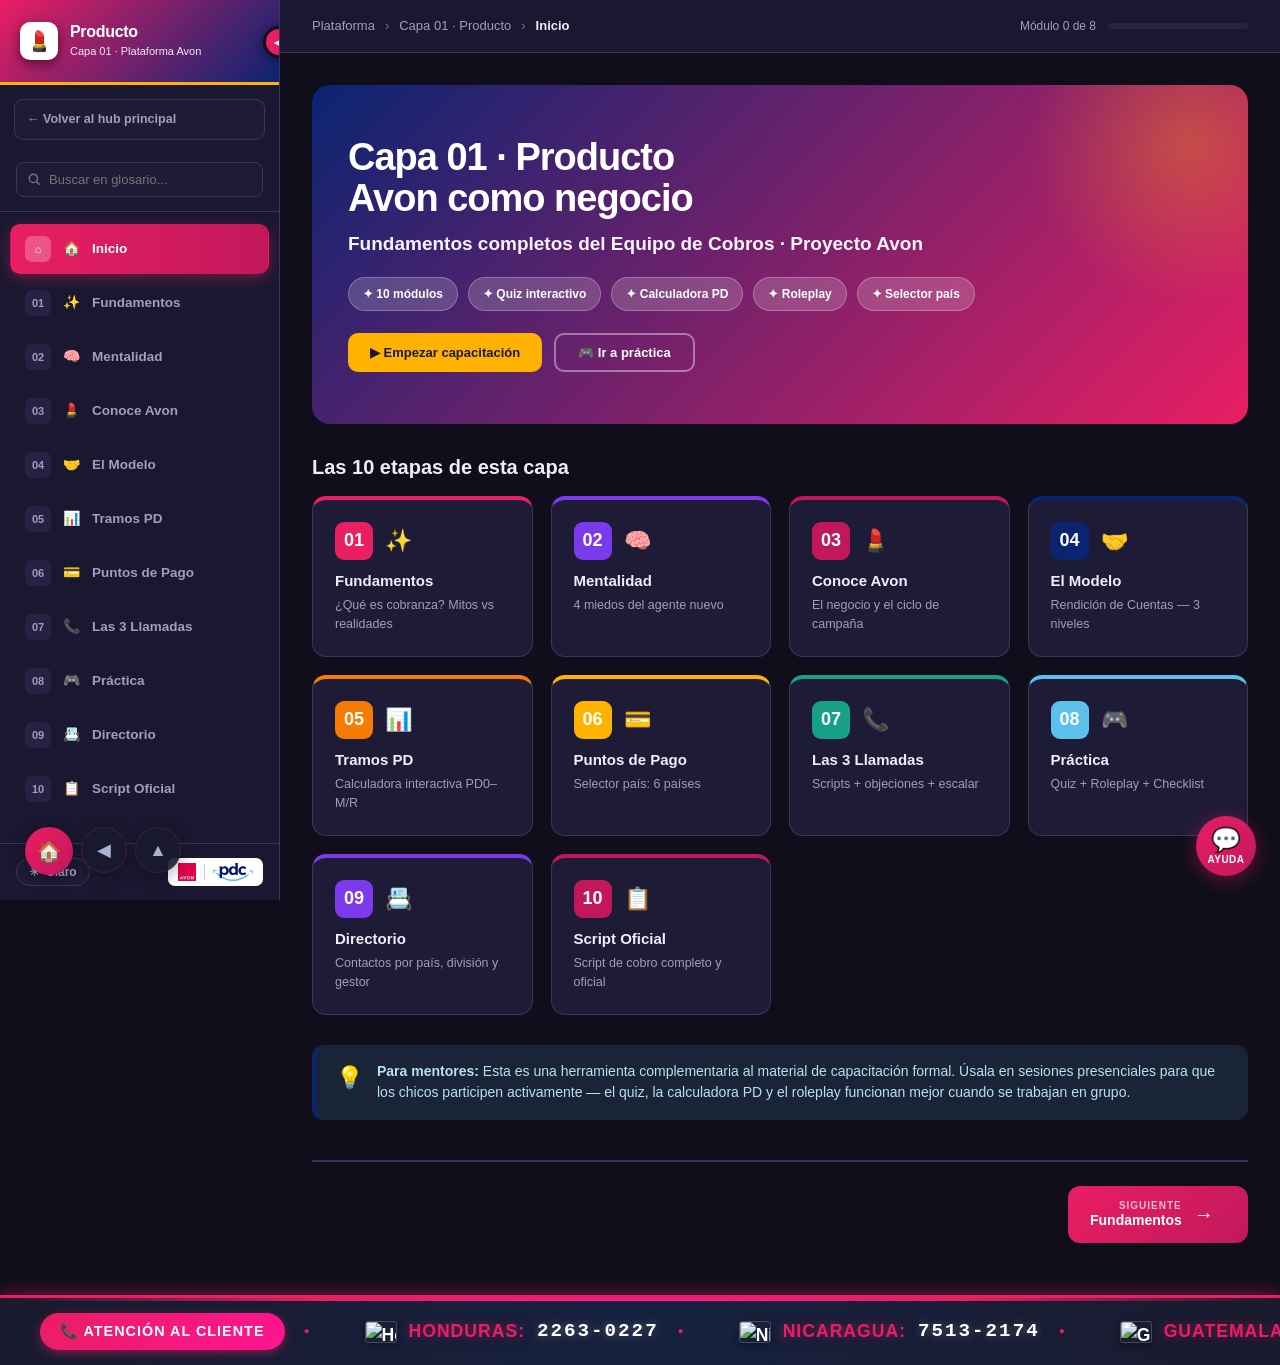
==== 01-producto.html @ 80e8c52c "🧭 Navegación flotante profesional ✨ BOTONES FLOTANTES (esquina inferior izquierda): 🏠 Inicio - Volve" ====
<!DOCTYPE html>
<html lang="es" data-theme="dark">
<head>
<meta charset="UTF-8">
<meta name="viewport" content="width=device-width, initial-scale=1.0">
<title>Capa 01 · Producto — Plataforma Avon</title>
<script src="https://cdnjs.cloudflare.com/ajax/libs/xlsx/0.18.5/xlsx.full.min.js"></script>
<script>
// ============================================================
// SINCRONIZACIÓN DIRECTORIO DESDE GITHUB
// ============================================================
(function() {
  var JSON_URL = "https://grupopdc460.github.io/hub-avon/directorio.json?" + Date.now();
  
  var FLAGS = {
    'guatemala': '🇬🇹', 'el salvador': '🇸🇻', 'honduras': '🇭🇳',
    'nicaragua': '🇳🇮', 'panama': '🇵🇦', 'panamá': '🇵🇦',
    'republica dominicana': '🇩🇴', 'rep. dominicana': '🇩🇴',
    'rep dominicana': '🇩🇴', 'costa rica': '🇨🇷'
  };

  function normalizarContacto(r) {
    var pais = (r.PAIS || r.pais || '').trim();
    var flag = FLAGS[pais.toLowerCase()] || '🌎';
    return {
      nombre: r.Nombre || r.nombre || '',
      correo: r.Correo || r.correo || '',
      zona: r['Zona o cargo'] || r.zona || '',
      division: r['División'] || r.Division || r.division || '',
      contacto: r.Contacto || r.contacto || '',
      pais: pais,
      flag: flag,
      gestor: r.GESTOR || r.gestor || ''
    };
  }

  function syncDirectorio() {
    fetch(JSON_URL)
      .then(function(r) { return r.json(); })
      .then(function(data) {
        if (data && data.length > 0) {
          var normalizado = data.map(normalizarContacto);
          localStorage.setItem('hubAvonDirectorio', JSON.stringify(normalizado));
          console.log('✅ Directorio sincronizado: ' + normalizado.length + ' contactos');
          // Recargar si la página ya está cargada
          if (typeof CURRENT_DIRECTORIO !== 'undefined') {
            CURRENT_DIRECTORIO = normalizado;
            if (typeof renderDirectorio === 'function') renderDirectorio();
          }
        }
      })
      .catch(function(e) {
        console.warn('⚠️ Usando datos locales');
      });
  }
  
  syncDirectorio();
  setInterval(function() {
    JSON_URL = "https://grupopdc460.github.io/hub-avon/directorio.json?" + Date.now();
    syncDirectorio();
  }, 600000);
})();
</script>
<style>
/* =====================================================
   PALETA SINERGIA AVON + PDC
   ===================================================== */
:root[data-theme="dark"] {
  --bg: #0F0E1A;
  --bg-2: #1A1830;
  --bg-3: #252244;
  --surface: #1E1B36;
  --surface-2: #28244A;
  --border: #3A3560;
  --text: #F0EDFA;
  --text-muted: #A29CC0;
  --text-subtle: #7670A0;
  --shadow: rgba(0, 0, 0, 0.5);
  --overlay: rgba(0, 0, 0, 0.7);
}
:root[data-theme="light"] {
  --bg: #F8F5FA;
  --bg-2: #FFFFFF;
  --bg-3: #EFEAF5;
  --surface: #FFFFFF;
  --surface-2: #F5F1FA;
  --border: #E0DAEC;
  --text: #1A1730;
  --text-muted: #5A5470;
  --text-subtle: #8A86A0;
  --shadow: rgba(45, 27, 78, 0.15);
  --overlay: rgba(255, 255, 255, 0.8);
}
:root {
  --avon: #E91E63;
  --avon-deep: #C2185B;
  --avon-soft: #FCE4EC;
  --pdc-navy: #0A2472;
  --pdc-navy-2: #1A3A8C;
  --pdc-blue: #5BC0EB;
  --pdc-blue-soft: #E3F2FD;
  --gold: #FFB300;
  --gold-soft: #FFF8E1;
  --green: #16A085;
  --green-soft: #E8F8F3;
  --red: #E53E3E;
  --red-soft: #FEEBEB;
  --orange: #F57C00;
  --orange-soft: #FFF3E0;
  --purple: #7C3AED;
  --transition: all 0.25s cubic-bezier(0.4, 0, 0.2, 1);
}

* { margin: 0; padding: 0; box-sizing: border-box; }
html { scroll-behavior: smooth; }
body {
  font-family: -apple-system, BlinkMacSystemFont, "Segoe UI", Roboto, "Helvetica Neue", Arial, sans-serif;
  background: var(--bg);
  color: var(--text);
  line-height: 1.5;
  transition: background 0.3s ease, color 0.3s ease;
  overflow-x: hidden;
}

/* =====================================================
   APP LAYOUT
   ===================================================== */
.app {
  display: grid;
  grid-template-columns: 280px 1fr;
  min-height: 100vh;
}

/* =====================================================
   SIDEBAR
   ===================================================== */
.sidebar {
  background: var(--bg-2);
  border-right: 1px solid var(--border);
  padding: 0;
  position: sticky;
  top: 0;
  height: 100vh;
  overflow-y: auto;
  z-index: 50;
  display: flex;
  flex-direction: column;
}
.sidebar::-webkit-scrollbar { width: 6px; }
.sidebar::-webkit-scrollbar-track { background: transparent; }
.sidebar::-webkit-scrollbar-thumb { background: var(--border); border-radius: 3px; }

.brand {
  padding: 22px 20px;
  background: linear-gradient(135deg, var(--avon) 0%, var(--pdc-navy) 100%);
  display: flex;
  align-items: center;
  gap: 12px;
  border-bottom: 3px solid var(--gold);
}
.brand-icon {
  width: 38px; height: 38px;
  background: white;
  border-radius: 10px;
  display: flex; align-items: center; justify-content: center;
  font-size: 20px;
  box-shadow: 0 4px 12px var(--shadow);
}
.brand-text {
  flex: 1;
  color: white;
}
.brand-text h1 {
  font-size: 16px;
  font-weight: 800;
  letter-spacing: -0.3px;
  line-height: 1.1;
}
.brand-text p {
  font-size: 11px;
  opacity: 0.9;
  margin-top: 2px;
}

.back-link {
  margin: 14px 14px 8px;
  padding: 10px 12px;
  background: var(--surface);
  border: 1px solid var(--border);
  border-radius: 9px;
  font-size: 12.5px;
  font-weight: 600;
  color: var(--text-muted);
  text-decoration: none;
  display: flex;
  align-items: center;
  gap: 8px;
  transition: var(--transition);
}
.back-link:hover { background: var(--surface-2); color: var(--text); border-color: var(--avon); }

.search-bar {
  padding: 14px 16px;
  border-bottom: 1px solid var(--border);
}
.search-bar input {
  width: 100%;
  padding: 9px 12px 9px 32px;
  border-radius: 8px;
  border: 1px solid var(--border);
  background: var(--surface);
  color: var(--text);
  font-size: 13px;
  outline: none;
  transition: var(--transition);
  background-image: url("data:image/svg+xml;utf8,<svg xmlns='http://www.w3.org/2000/svg' viewBox='0 0 24 24' fill='none' stroke='%237670A0' stroke-width='2.5' stroke-linecap='round' stroke-linejoin='round'><circle cx='11' cy='11' r='7'/><line x1='21' y1='21' x2='16.65' y2='16.65'/></svg>");
  background-repeat: no-repeat;
  background-position: 10px center;
  background-size: 14px;
}
.search-bar input:focus {
  border-color: var(--avon);
  box-shadow: 0 0 0 3px rgba(233, 30, 99, 0.15);
}

.nav-list {
  list-style: none;
  padding: 12px 10px;
  flex: 1;
}
.nav-item {
  margin-bottom: 4px;
}
.nav-link {
  display: flex;
  align-items: center;
  gap: 12px;
  padding: 11px 14px;
  border-radius: 10px;
  cursor: pointer;
  transition: var(--transition);
  color: var(--text-muted);
  font-weight: 600;
  font-size: 13.5px;
  text-decoration: none;
  border: 1px solid transparent;
}
.nav-link:hover {
  background: var(--surface);
  color: var(--text);
}
.nav-link.active {
  background: linear-gradient(90deg, var(--avon) 0%, var(--avon-deep) 100%);
  color: white;
  box-shadow: 0 4px 14px rgba(233, 30, 99, 0.4);
}
.nav-link.active .nav-num {
  background: rgba(255, 255, 255, 0.25);
  color: white;
}
.nav-num {
  width: 26px; height: 26px;
  background: var(--bg-3);
  color: var(--text-muted);
  border-radius: 7px;
  display: flex; align-items: center; justify-content: center;
  font-size: 11px;
  font-weight: 700;
  flex-shrink: 0;
}
.nav-icon { font-size: 14px; }

.sidebar-footer {
  padding: 14px 16px;
  border-top: 1px solid var(--border);
  display: flex;
  align-items: center;
  justify-content: space-between;
  gap: 8px;
}
.theme-toggle {
  background: var(--surface);
  border: 1px solid var(--border);
  border-radius: 22px;
  padding: 6px 12px;
  cursor: pointer;
  display: flex; align-items: center; gap: 6px;
  font-size: 12px;
  color: var(--text-muted);
  font-weight: 600;
  transition: var(--transition);
}
.theme-toggle:hover { border-color: var(--avon); color: var(--text); }
.logos-mini {
  display: flex;
  align-items: center;
  gap: 8px;
  background: white;
  padding: 5px 10px;
  border-radius: 7px;
}
.logos-mini img { height: 18px; }
.logos-mini .sep {
  width: 1px; height: 16px; background: #ccc;
}

/* =====================================================
   MAIN CONTENT
   ===================================================== */
.content {
  padding: 0;
  min-width: 0;
}
.main-header {
  background: var(--bg-2);
  border-bottom: 1px solid var(--border);
  padding: 16px 32px;
  position: sticky;
  top: 0;
  z-index: 40;
  backdrop-filter: blur(8px);
  display: flex;
  align-items: center;
  justify-content: space-between;
  gap: 16px;
}
.breadcrumb {
  display: flex;
  align-items: center;
  gap: 10px;
  font-size: 13px;
  color: var(--text-muted);
}
.breadcrumb-current {
  color: var(--text);
  font-weight: 700;
}
.progress-wrap {
  display: flex;
  align-items: center;
  gap: 12px;
  font-size: 12px;
  color: var(--text-muted);
}
.progress-bar {
  width: 140px; height: 6px;
  background: var(--bg-3);
  border-radius: 3px;
  overflow: hidden;
}
.progress-fill {
  height: 100%;
  background: linear-gradient(90deg, var(--avon) 0%, var(--pdc-blue) 100%);
  border-radius: 3px;
  transition: width 0.5s cubic-bezier(0.4, 0, 0.2, 1);
}
.menu-btn {
  display: none;
  background: var(--surface);
  border: 1px solid var(--border);
  border-radius: 8px;
  padding: 8px 10px;
  cursor: pointer;
  color: var(--text);
  font-size: 18px;
}

.module {
  padding: 32px;
  display: none;
  animation: fadeIn 0.4s ease;
  max-width: 1400px;
  margin: 0 auto;
}
.module.active { display: block; }
@keyframes fadeIn {
  from { opacity: 0; transform: translateY(12px); }
  to { opacity: 1; transform: translateY(0); }
}

.module-header {
  margin-bottom: 28px;
  padding-bottom: 20px;
  border-bottom: 1px solid var(--border);
  display: flex;
  align-items: flex-start;
  gap: 18px;
}
.module-num {
  width: 56px; height: 56px;
  border-radius: 14px;
  background: linear-gradient(135deg, var(--avon) 0%, var(--pdc-navy) 100%);
  display: flex; align-items: center; justify-content: center;
  font-size: 22px;
  font-weight: 800;
  color: white;
  flex-shrink: 0;
  box-shadow: 0 6px 18px rgba(233, 30, 99, 0.3);
}
.module-title h2 {
  font-size: 28px;
  font-weight: 800;
  letter-spacing: -0.5px;
  margin-bottom: 4px;
  color: var(--text);
}
.module-title p {
  font-size: 15px;
  color: var(--text-muted);
}

/* =====================================================
   CARDS
   ===================================================== */
.card {
  background: var(--surface);
  border: 1px solid var(--border);
  border-radius: 14px;
  padding: 22px;
  transition: var(--transition);
}
.card-hover:hover {
  transform: translateY(-3px);
  box-shadow: 0 12px 28px var(--shadow);
  border-color: var(--avon);
}
.card-title {
  font-size: 17px;
  font-weight: 700;
  margin-bottom: 12px;
  display: flex;
  align-items: center;
  gap: 10px;
  color: var(--text);
}
.card-icon {
  width: 36px; height: 36px;
  border-radius: 9px;
  display: flex; align-items: center; justify-content: center;
  font-size: 17px;
  flex-shrink: 0;
}
.card-text { color: var(--text-muted); font-size: 14px; line-height: 1.65; }

.grid { display: grid; gap: 18px; }
.grid-2 { grid-template-columns: repeat(2, 1fr); }
.grid-3 { grid-template-columns: repeat(3, 1fr); }
.grid-4 { grid-template-columns: repeat(4, 1fr); }
.grid-5 { grid-template-columns: repeat(5, 1fr); }
.grid-6 { grid-template-columns: repeat(6, 1fr); }

@media (max-width: 1100px) {
  .grid-3, .grid-4, .grid-5, .grid-6 { grid-template-columns: repeat(2, 1fr); }
}
@media (max-width: 720px) {
  .grid-2, .grid-3, .grid-4, .grid-5, .grid-6 { grid-template-columns: 1fr; }
  .app { grid-template-columns: 1fr; }
  .sidebar {
    position: fixed;
    left: -300px;
    top: 0;
    width: 280px;
    transition: left 0.3s ease;
  }
  .sidebar.open { left: 0; box-shadow: 0 0 40px var(--shadow); }
  .menu-btn { display: block; }
  .module { padding: 18px; }
  .module-num { width: 44px; height: 44px; font-size: 18px; }
  .module-title h2 { font-size: 22px; }
}

/* =====================================================
   ALERT / CALLOUT BOXES
   ===================================================== */
.alert {
  border-radius: 12px;
  padding: 16px 20px;
  display: flex;
  align-items: flex-start;
  gap: 14px;
  margin: 16px 0;
  border-left: 4px solid;
}
.alert-icon { font-size: 22px; flex-shrink: 0; }
.alert-text { flex: 1; font-size: 14px; line-height: 1.55; }
.alert-text strong { font-weight: 700; }
.alert-warning {
  background: var(--orange-soft);
  border-color: var(--orange);
  color: #5C3A00;
}
.alert-success {
  background: var(--green-soft);
  border-color: var(--green);
  color: #0E5C4A;
}
.alert-danger {
  background: var(--red-soft);
  border-color: var(--red);
  color: #6B1A1A;
}
.alert-info {
  background: var(--pdc-blue-soft);
  border-color: var(--pdc-navy);
  color: #0A2472;
}
.alert-tip {
  background: var(--gold-soft);
  border-color: var(--gold);
  color: #5C3F00;
}
:root[data-theme="dark"] .alert-warning { background: rgba(245, 124, 0, 0.13); color: #FFD699; }
:root[data-theme="dark"] .alert-success { background: rgba(22, 160, 133, 0.13); color: #7EE2C5; }
:root[data-theme="dark"] .alert-danger  { background: rgba(229, 62, 62, 0.13); color: #FFB0B0; }
:root[data-theme="dark"] .alert-info    { background: rgba(91, 192, 235, 0.13); color: #B6E0F5; }
:root[data-theme="dark"] .alert-tip     { background: rgba(255, 179, 0, 0.13); color: #FFE082; }

/* =====================================================
   BADGES & CHIPS
   ===================================================== */
.badge {
  display: inline-flex;
  align-items: center;
  gap: 6px;
  padding: 4px 10px;
  border-radius: 14px;
  font-size: 11px;
  font-weight: 700;
  letter-spacing: 0.3px;
  text-transform: uppercase;
}
.badge-avon { background: var(--avon); color: white; }
.badge-pdc { background: var(--pdc-navy); color: white; }
.badge-gold { background: var(--gold); color: #1A1730; }
.badge-green { background: var(--green); color: white; }
.badge-red { background: var(--red); color: white; }
.badge-purple { background: var(--purple); color: white; }

/* =====================================================
   COUNTRY SELECTOR (Module 06 Pagos)
   ===================================================== */
.country-tabs {
  display: flex;
  gap: 8px;
  margin-bottom: 24px;
  flex-wrap: wrap;
  padding: 10px;
  background: var(--surface);
  border-radius: 14px;
  border: 1px solid var(--border);
}
.country-tab {
  flex: 1;
  min-width: 130px;
  padding: 14px 12px;
  border-radius: 10px;
  background: var(--bg-3);
  border: 2px solid transparent;
  cursor: pointer;
  transition: var(--transition);
  text-align: center;
  font-weight: 700;
  font-size: 13px;
  color: var(--text);
  display: flex;
  flex-direction: column;
  align-items: center;
  gap: 6px;
}
.country-tab:hover { background: var(--surface-2); transform: translateY(-2px); }
.country-tab.active {
  background: linear-gradient(135deg, var(--avon) 0%, var(--pdc-navy) 100%);
  color: white;
  border-color: var(--gold);
  box-shadow: 0 6px 16px rgba(233, 30, 99, 0.3);
}
.country-tab .flag { font-size: 26px; }
.country-detail {
  background: var(--surface);
  border: 1px solid var(--border);
  border-radius: 16px;
  padding: 28px;
  animation: fadeIn 0.3s ease;
}
.country-header {
  display: flex;
  align-items: center;
  gap: 18px;
  padding-bottom: 18px;
  border-bottom: 1px solid var(--border);
  margin-bottom: 22px;
}
.country-flag-big { font-size: 56px; }
.country-name h3 { font-size: 26px; font-weight: 800; margin-bottom: 4px; }
.country-meta { display: flex; gap: 10px; flex-wrap: wrap; }
.meta-chip {
  padding: 6px 14px;
  border-radius: 22px;
  font-size: 13px;
  font-weight: 700;
  display: inline-flex;
  align-items: center;
  gap: 6px;
}
.meta-tel { background: var(--pdc-blue-soft); color: var(--pdc-navy); border: 1.5px solid var(--pdc-blue); }
.meta-currency { background: var(--gold); color: #1A1730; }
:root[data-theme="dark"] .meta-tel { background: rgba(91, 192, 235, 0.18); color: #B6E0F5; }

.banks-grid {
  display: grid;
  grid-template-columns: repeat(auto-fill, minmax(180px, 1fr));
  gap: 10px;
}
.bank-chip {
  background: var(--pdc-navy);
  color: white;
  padding: 12px 14px;
  border-radius: 10px;
  font-size: 13px;
  font-weight: 600;
  display: flex;
  align-items: center;
  gap: 8px;
  transition: var(--transition);
}
.bank-chip:hover { background: var(--pdc-navy-2); transform: translateY(-2px); }
.bank-chip .check { color: var(--gold); font-weight: 900; }

/* =====================================================
   BANKS LIST (Module 06 - Tabla con pagos mínimos)
   ===================================================== */
.banks-list {
  display: flex;
  flex-direction: column;
  gap: 8px;
  background: var(--surface);
  border: 1px solid var(--border);
  border-radius: 12px;
  padding: 14px;
}
.banks-list-header {
  display: grid;
  grid-template-columns: 1fr auto;
  gap: 16px;
  padding: 8px 14px;
  font-size: 11px;
  font-weight: 800;
  letter-spacing: 1px;
  color: var(--text-muted);
  text-transform: uppercase;
  border-bottom: 2px solid var(--border);
  margin-bottom: 4px;
}
.bank-row {
  display: grid;
  grid-template-columns: 1fr auto;
  gap: 16px;
  padding: 12px 14px;
  background: var(--bg-2);
  border: 1px solid var(--border);
  border-radius: 10px;
  align-items: center;
  transition: var(--transition);
  position: relative;
}
.bank-row:hover {
  background: var(--surface-2);
  transform: translateX(4px);
  border-color: var(--avon);
}
.bank-row-warning {
  border-left: 4px solid var(--orange);
  background: linear-gradient(90deg, rgba(245, 124, 0, 0.08), var(--bg-2));
}
.bank-row-left {
  display: flex;
  align-items: center;
  gap: 10px;
}
.bank-row .check {
  color: var(--green);
  font-weight: 900;
  font-size: 16px;
}
.bank-name {
  font-weight: 700;
  font-size: 14px;
  color: var(--text);
}
.bank-min {
  font-weight: 800;
  font-size: 13px;
  color: var(--avon);
  background: var(--avon-soft);
  padding: 6px 12px;
  border-radius: 8px;
  white-space: nowrap;
}
:root[data-theme="dark"] .bank-min {
  color: #FFB1CC;
  background: rgba(233, 30, 99, 0.18);
}
.bank-min-free {
  color: var(--green) !important;
  background: var(--green-soft) !important;
}
:root[data-theme="dark"] .bank-min-free {
  color: #6EE7B7 !important;
  background: rgba(22, 160, 133, 0.18) !important;
}
.bank-note {
  grid-column: 1 / -1;
  margin-top: 8px;
  padding: 8px 12px;
  background: var(--orange-soft);
  color: var(--orange);
  border-radius: 8px;
  font-size: 12.5px;
  font-weight: 600;
  border-left: 3px solid var(--orange);
}
:root[data-theme="dark"] .bank-note {
  background: rgba(245, 124, 0, 0.15);
  color: #FFB870;
}

/* =====================================================
   OFFICIAL IMAGE CARD (Module 06)
   ===================================================== */
.official-image-card {
  background: linear-gradient(135deg, var(--avon-soft) 0%, var(--pdc-blue-soft) 100%);
  border: 2px solid var(--avon);
  border-radius: 16px;
  padding: 18px;
  margin-bottom: 22px;
  box-shadow: 0 4px 20px var(--shadow);
}
:root[data-theme="dark"] .official-image-card {
  background: linear-gradient(135deg, rgba(233, 30, 99, 0.12) 0%, rgba(91, 192, 235, 0.08) 100%);
}
.official-image-header {
  display: flex;
  align-items: center;
  gap: 14px;
  margin-bottom: 14px;
}
.official-icon {
  font-size: 32px;
  background: white;
  width: 52px;
  height: 52px;
  border-radius: 12px;
  display: flex;
  align-items: center;
  justify-content: center;
  box-shadow: 0 2px 8px var(--shadow);
}
:root[data-theme="dark"] .official-icon {
  background: var(--surface);
}
.official-title {
  font-size: 16px;
  font-weight: 800;
  color: var(--avon-deep);
  margin-bottom: 2px;
}
:root[data-theme="dark"] .official-title { color: #FF6B9D; }
.official-subtitle {
  font-size: 13px;
  color: var(--text-muted);
  font-weight: 500;
}
.official-image-wrapper {
  background: white;
  border-radius: 12px;
  padding: 16px;
  overflow: hidden;
  box-shadow: 0 2px 12px var(--shadow);
  text-align: center;
}
.official-image {
  max-width: 100%;
  width: auto;
  height: auto;
  display: inline-block;
  border-radius: 8px;
  cursor: zoom-in;
  transition: transform 0.3s ease;
  image-rendering: -webkit-optimize-contrast;
  image-rendering: crisp-edges;
}
.official-image:hover {
  transform: scale(1.01);
}
/* Modal de zoom para imagen oficial */
.image-modal {
  display: none;
  position: fixed;
  top: 0; left: 0;
  width: 100vw; height: 100vh;
  background: rgba(0, 0, 0, 0.92);
  z-index: 9999;
  align-items: center;
  justify-content: center;
  cursor: zoom-out;
  padding: 20px;
  animation: fadeIn 0.2s ease;
}
.image-modal.active { display: flex; }
.image-modal img {
  max-width: 95vw;
  max-height: 95vh;
  width: auto;
  height: auto;
  border-radius: 12px;
  box-shadow: 0 10px 50px rgba(0, 0, 0, 0.6);
  image-rendering: -webkit-optimize-contrast;
}
.image-modal-close {
  position: absolute;
  top: 20px; right: 20px;
  width: 44px; height: 44px;
  background: white;
  border-radius: 50%;
  display: flex;
  align-items: center;
  justify-content: center;
  font-size: 24px;
  font-weight: 900;
  color: var(--text);
  cursor: pointer;
  box-shadow: 0 4px 12px rgba(0, 0, 0, 0.4);
  transition: transform 0.2s ease;
}
.image-modal-close:hover { transform: scale(1.1); }
@keyframes fadeIn {
  from { opacity: 0; }
  to { opacity: 1; }
}
.official-image-footer {
  margin-top: 12px;
  padding: 10px 14px;
  background: rgba(255, 255, 255, 0.6);
  border-radius: 8px;
  font-size: 13px;
  color: var(--text);
  font-weight: 500;
}
:root[data-theme="dark"] .official-image-footer {
  background: rgba(0, 0, 0, 0.25);
  color: var(--text);
}

/* =====================================================
   PD CALCULATOR (Module 05 Tramos)
   ===================================================== */
.calculator {
  background: linear-gradient(135deg, var(--pdc-navy) 0%, var(--avon-deep) 100%);
  border-radius: 16px;
  padding: 26px;
  color: white;
  margin: 20px 0;
}
.calc-title {
  font-size: 19px;
  font-weight: 800;
  margin-bottom: 6px;
  display: flex;
  align-items: center;
  gap: 10px;
}
.calc-subtitle { font-size: 14px; opacity: 0.85; margin-bottom: 20px; }
.calc-input-row {
  display: flex;
  gap: 14px;
  align-items: center;
  background: rgba(255,255,255,0.12);
  padding: 18px;
  border-radius: 12px;
  margin-bottom: 18px;
  flex-wrap: wrap;
}
.calc-input-row label {
  font-weight: 700;
  font-size: 14px;
  flex-shrink: 0;
}
.calc-input-row input[type="number"] {
  flex: 1;
  min-width: 120px;
  padding: 12px 16px;
  border-radius: 10px;
  border: 2px solid rgba(255,255,255,0.3);
  background: rgba(255,255,255,0.18);
  color: white;
  font-size: 18px;
  font-weight: 700;
  outline: none;
  transition: var(--transition);
}
.calc-input-row input[type="number"]:focus {
  border-color: var(--gold);
  background: rgba(255,255,255,0.25);
}
.calc-input-row input[type="number"]::placeholder { color: rgba(255,255,255,0.5); }
.calc-result {
  background: rgba(255,255,255,0.15);
  border-radius: 12px;
  padding: 20px;
  display: grid;
  grid-template-columns: repeat(3, 1fr);
  gap: 14px;
}
.calc-result-item { text-align: center; }
.calc-result-label {
  font-size: 11px;
  text-transform: uppercase;
  letter-spacing: 1px;
  opacity: 0.85;
  margin-bottom: 6px;
}
.calc-result-value {
  font-size: 28px;
  font-weight: 900;
  color: var(--gold);
}
.calc-result-action {
  margin-top: 14px;
  padding: 14px 18px;
  background: var(--gold);
  color: #1A1730;
  border-radius: 10px;
  font-weight: 700;
  font-size: 14px;
  text-align: center;
  line-height: 1.5;
}
@media (max-width: 720px) {
  .calc-result { grid-template-columns: 1fr; }
}

/* =====================================================
   TRAMOS VISUAL (Module 05)
   ===================================================== */
.tramos-bar {
  display: flex;
  border-radius: 12px;
  overflow: hidden;
  margin: 20px 0;
  box-shadow: 0 8px 24px var(--shadow);
}
.tramo-cell {
  flex: 1;
  padding: 18px 10px;
  text-align: center;
  color: white;
  position: relative;
  transition: var(--transition);
  cursor: pointer;
}
.tramo-cell:hover { transform: translateY(-3px); }
.tramo-cell .pd { font-size: 17px; font-weight: 900; letter-spacing: -0.5px; }
.tramo-cell .stage { font-size: 9.5px; opacity: 0.85; margin-top: 3px; text-transform: uppercase; letter-spacing: 0.5px; }
.tramo-cell .days { font-size: 10.5px; opacity: 0.95; margin-top: 5px; font-weight: 600; }

/* =====================================================
   QUIZ (Module 08)
   ===================================================== */
.quiz {
  background: var(--surface);
  border: 1px solid var(--border);
  border-radius: 16px;
  padding: 26px;
  margin: 20px 0;
}
.quiz-question {
  font-size: 17px;
  font-weight: 700;
  margin-bottom: 18px;
  line-height: 1.4;
  color: var(--text);
}
.quiz-scenario {
  background: var(--bg-3);
  border-left: 4px solid var(--pdc-blue);
  padding: 16px 18px;
  border-radius: 0 10px 10px 0;
  margin-bottom: 20px;
  font-size: 14px;
  font-style: italic;
  color: var(--text-muted);
}
.quiz-options {
  display: grid;
  gap: 10px;
}
.quiz-option {
  background: var(--bg-3);
  border: 2px solid transparent;
  border-radius: 12px;
  padding: 14px 18px;
  cursor: pointer;
  transition: var(--transition);
  display: flex;
  align-items: center;
  gap: 12px;
  font-size: 14px;
  font-weight: 600;
  color: var(--text);
  text-align: left;
}
.quiz-option:hover {
  background: var(--surface-2);
  border-color: var(--avon);
  transform: translateX(4px);
}
.quiz-option.correct {
  background: var(--green);
  color: white;
  border-color: var(--green);
}
.quiz-option.wrong {
  background: var(--red);
  color: white;
  border-color: var(--red);
}
.quiz-option .opt-letter {
  width: 28px; height: 28px;
  background: white;
  color: var(--avon);
  border-radius: 8px;
  display: flex; align-items: center; justify-content: center;
  font-weight: 800;
  font-size: 13px;
  flex-shrink: 0;
}
.quiz-feedback {
  margin-top: 16px;
  padding: 14px 18px;
  border-radius: 10px;
  font-size: 14px;
  display: none;
  animation: fadeIn 0.3s ease;
}
.quiz-feedback.show { display: block; }
.quiz-feedback.success { background: var(--green-soft); color: #0E5C4A; border-left: 4px solid var(--green); }
.quiz-feedback.fail { background: var(--red-soft); color: #6B1A1A; border-left: 4px solid var(--red); }
:root[data-theme="dark"] .quiz-feedback.success { background: rgba(22, 160, 133, 0.18); color: #7EE2C5; }
:root[data-theme="dark"] .quiz-feedback.fail { background: rgba(229, 62, 62, 0.18); color: #FFB0B0; }

.quiz-controls {
  display: flex;
  justify-content: space-between;
  align-items: center;
  margin-top: 20px;
  padding-top: 18px;
  border-top: 1px solid var(--border);
}
.quiz-progress { font-size: 13px; color: var(--text-muted); font-weight: 600; }
.btn {
  background: var(--avon);
  color: white;
  border: none;
  padding: 10px 22px;
  border-radius: 10px;
  font-weight: 700;
  font-size: 13px;
  cursor: pointer;
  transition: var(--transition);
  display: inline-flex;
  align-items: center;
  gap: 8px;
}
.btn:hover:not(:disabled) { background: var(--avon-deep); transform: translateY(-2px); box-shadow: 0 6px 14px rgba(233, 30, 99, 0.4); }
.btn:disabled { opacity: 0.4; cursor: not-allowed; }
.btn-secondary { background: var(--pdc-navy); }
.btn-secondary:hover:not(:disabled) { background: var(--pdc-navy-2); box-shadow: 0 6px 14px rgba(10, 36, 114, 0.4); }
.btn-outline {
  background: transparent;
  border: 2px solid var(--border);
  color: var(--text);
}
.btn-outline:hover:not(:disabled) { border-color: var(--avon); color: var(--avon); transform: translateY(-2px); }
.btn-gold { background: var(--gold); color: #1A1730; }
.btn-gold:hover:not(:disabled) { background: #E8A100; box-shadow: 0 6px 14px rgba(255, 179, 0, 0.5); }

/* =====================================================
   ROLEPLAY SIMULATOR
   ===================================================== */
.roleplay {
  background: var(--surface);
  border: 1px solid var(--border);
  border-radius: 16px;
  padding: 24px;
  margin: 20px 0;
}
.roleplay-scenario {
  background: linear-gradient(135deg, var(--pdc-navy) 0%, var(--avon-deep) 100%);
  color: white;
  padding: 22px;
  border-radius: 12px;
  margin-bottom: 20px;
}
.roleplay-scenario h4 { font-size: 13px; opacity: 0.9; margin-bottom: 6px; text-transform: uppercase; letter-spacing: 1.5px; }
.roleplay-scenario p { font-size: 15px; line-height: 1.55; }
.roleplay-steps { display: grid; gap: 12px; }
.roleplay-step {
  background: var(--bg-3);
  border-radius: 12px;
  padding: 16px 18px;
  display: flex;
  gap: 14px;
  align-items: flex-start;
  cursor: pointer;
  transition: var(--transition);
  border-left: 4px solid var(--border);
}
.roleplay-step:hover { background: var(--surface-2); }
.roleplay-step.revealed {
  border-left-color: var(--avon);
  background: var(--surface-2);
}
.roleplay-step-num {
  width: 30px; height: 30px;
  background: var(--avon);
  color: white;
  border-radius: 8px;
  display: flex; align-items: center; justify-content: center;
  font-weight: 800;
  font-size: 14px;
  flex-shrink: 0;
}
.roleplay-step-content { flex: 1; }
.roleplay-step-title {
  font-weight: 700;
  font-size: 14px;
  margin-bottom: 6px;
  color: var(--text);
}
.roleplay-step-line {
  font-size: 13px;
  color: var(--text-muted);
  line-height: 1.55;
  font-style: italic;
}
.roleplay-step-line.hidden { filter: blur(5px); user-select: none; }
.roleplay-step-tag {
  display: inline-block;
  font-size: 10.5px;
  background: var(--gold);
  color: #1A1730;
  padding: 2px 8px;
  border-radius: 10px;
  font-weight: 700;
  margin-left: 8px;
  vertical-align: middle;
}

/* =====================================================
   CHECKLIST (Module 08)
   ===================================================== */
.checklist {
  background: var(--surface);
  border: 1px solid var(--border);
  border-radius: 16px;
  padding: 24px;
  margin: 20px 0;
}
.checklist-item {
  display: flex;
  align-items: flex-start;
  gap: 14px;
  padding: 14px;
  border-radius: 10px;
  cursor: pointer;
  transition: var(--transition);
  border: 1px solid transparent;
}
.checklist-item:hover { background: var(--bg-3); border-color: var(--border); }
.checklist-item.checked {
  background: var(--green-soft);
  border-color: var(--green);
}
:root[data-theme="dark"] .checklist-item.checked { background: rgba(22, 160, 133, 0.15); }
.check-circle {
  width: 26px; height: 26px;
  border: 2.5px solid var(--border);
  border-radius: 50%;
  display: flex; align-items: center; justify-content: center;
  flex-shrink: 0;
  font-size: 14px;
  color: transparent;
  transition: var(--transition);
  margin-top: 1px;
}
.checklist-item.checked .check-circle {
  background: var(--green);
  border-color: var(--green);
  color: white;
}
.check-content { flex: 1; }
.check-title {
  font-weight: 700;
  font-size: 14px;
  color: var(--text);
  margin-bottom: 3px;
}
.check-desc {
  font-size: 12.5px;
  color: var(--text-muted);
  line-height: 1.5;
}
.checklist-summary {
  margin-top: 18px;
  padding: 16px;
  background: var(--bg-3);
  border-radius: 10px;
  text-align: center;
  font-weight: 700;
  font-size: 14px;
  color: var(--text);
}

/* =====================================================
   MODEL/COMPARE TABLES
   ===================================================== */
.compare {
  display: grid;
  grid-template-columns: 1fr 60px 1fr;
  gap: 12px;
  align-items: center;
  margin: 8px 0;
  padding: 14px;
  background: var(--bg-3);
  border-radius: 10px;
}
.compare-bad { color: var(--red); font-weight: 600; font-size: 13.5px; }
.compare-good { color: var(--green); font-weight: 700; font-size: 13.5px; }
.compare-arrow { text-align: center; color: var(--text-subtle); font-size: 18px; }
@media (max-width: 720px) {
  .compare { grid-template-columns: 1fr; }
  .compare-arrow { transform: rotate(90deg); }
}

/* =====================================================
   ROL TABLE (Lo que SI / NO)
   ===================================================== */
.do-dont {
  display: grid;
  grid-template-columns: 1fr 1fr;
  gap: 18px;
}
@media (max-width: 720px) { .do-dont { grid-template-columns: 1fr; } }
.do-col, .dont-col {
  background: var(--surface);
  border-radius: 14px;
  padding: 20px;
  border: 1px solid var(--border);
}
.do-col { border-top: 4px solid var(--green); }
.dont-col { border-top: 4px solid var(--red); }
.do-col h4, .dont-col h4 {
  font-size: 14px;
  font-weight: 800;
  margin-bottom: 14px;
  display: flex;
  align-items: center;
  gap: 8px;
}
.do-col h4 { color: var(--green); }
.dont-col h4 { color: var(--red); }
.do-col ul, .dont-col ul { list-style: none; }
.do-col li, .dont-col li {
  padding: 9px 0;
  display: flex;
  gap: 10px;
  font-size: 13.5px;
  color: var(--text);
  line-height: 1.5;
  border-bottom: 1px solid var(--border);
}
.do-col li:last-child, .dont-col li:last-child { border-bottom: none; }
.do-col li::before { content: "✓"; color: var(--green); font-weight: 800; }
.dont-col li::before { content: "✗"; color: var(--red); font-weight: 800; }

/* =====================================================
   GLOSARIO
   ===================================================== */
.glossary {
  display: grid;
  grid-template-columns: repeat(auto-fill, minmax(280px, 1fr));
  gap: 14px;
}
.glossary-item {
  background: var(--surface);
  border: 1px solid var(--border);
  border-radius: 12px;
  padding: 16px 18px;
  transition: var(--transition);
}
.glossary-item:hover {
  border-color: var(--avon);
  transform: translateY(-2px);
  box-shadow: 0 6px 16px var(--shadow);
}
.glossary-item.highlight {
  border-color: var(--gold);
  box-shadow: 0 0 0 3px rgba(255, 179, 0, 0.25);
}
.glossary-term {
  font-weight: 800;
  font-size: 15px;
  color: var(--avon);
  margin-bottom: 5px;
}
.glossary-def { font-size: 13px; color: var(--text-muted); line-height: 1.5; }

/* =====================================================
   COVER (welcome)
   ===================================================== */
.cover {
  background: linear-gradient(135deg, var(--pdc-navy) 0%, var(--avon) 100%);
  color: white;
  padding: 52px 36px;
  border-radius: 18px;
  margin-bottom: 26px;
  position: relative;
  overflow: hidden;
}
.cover::before {
  content: "";
  position: absolute;
  top: -100px; right: -100px;
  width: 320px; height: 320px;
  border-radius: 50%;
  background: radial-gradient(circle, rgba(255, 179, 0, 0.3) 0%, transparent 70%);
}
.cover h1 {
  font-size: 38px;
  font-weight: 900;
  letter-spacing: -1px;
  margin-bottom: 10px;
  position: relative;
  line-height: 1.1;
}
.cover h2 {
  font-size: 19px;
  font-weight: 600;
  opacity: 0.95;
  margin-bottom: 18px;
  position: relative;
}
.cover-tags {
  display: flex;
  gap: 10px;
  flex-wrap: wrap;
  position: relative;
}
.cover-tag {
  background: rgba(255,255,255,0.18);
  backdrop-filter: blur(6px);
  padding: 7px 14px;
  border-radius: 18px;
  font-size: 12px;
  font-weight: 600;
  border: 1px solid rgba(255,255,255,0.25);
}
.cover-cta {
  margin-top: 22px;
  display: flex;
  gap: 12px;
  flex-wrap: wrap;
  position: relative;
}

/* =====================================================
   ACTORS (Module 04)
   ===================================================== */
.actor-grid {
  display: grid;
  grid-template-columns: repeat(2, 1fr);
  gap: 16px;
}
@media (max-width: 720px) { .actor-grid { grid-template-columns: 1fr; } }
.actor-card {
  background: var(--surface);
  border: 1px solid var(--border);
  border-left: 5px solid var(--avon);
  border-radius: 12px;
  padding: 18px 20px;
  transition: var(--transition);
}
.actor-card.you { border-left-color: var(--gold); }
.actor-card.gerente { border-left-color: var(--avon); }
.actor-card.rep { border-left-color: var(--purple); }
.actor-card.super { border-left-color: var(--pdc-navy); }
.actor-card:hover { transform: translateY(-3px); box-shadow: 0 8px 20px var(--shadow); }
.actor-name {
  font-size: 15px;
  font-weight: 800;
  margin-bottom: 4px;
  display: flex;
  align-items: center;
  gap: 8px;
  color: var(--text);
}
.actor-role { font-size: 12.5px; color: var(--avon); font-weight: 700; margin-bottom: 8px; }
.actor-desc { font-size: 13px; color: var(--text-muted); line-height: 1.55; }

/* =====================================================
   FLOW (Avon ciclo)
   ===================================================== */
.flow {
  display: grid;
  grid-template-columns: repeat(5, 1fr);
  gap: 8px;
  margin: 20px 0;
  align-items: stretch;
}
@media (max-width: 900px) { .flow { grid-template-columns: 1fr; } }
.flow-step {
  background: var(--surface);
  border: 1px solid var(--border);
  border-top: 4px solid var(--avon);
  border-radius: 12px;
  padding: 16px 14px;
  text-align: center;
  position: relative;
}
.flow-step .num {
  width: 32px; height: 32px;
  background: var(--avon);
  color: white;
  border-radius: 50%;
  display: flex; align-items: center; justify-content: center;
  margin: 0 auto 10px;
  font-weight: 800;
  font-size: 14px;
}
.flow-step .name { font-weight: 800; font-size: 13.5px; margin-bottom: 4px; color: var(--text); }
.flow-step .desc { font-size: 11.5px; color: var(--text-muted); line-height: 1.45; }
.flow-step:nth-child(2) { border-top-color: var(--gold); }
.flow-step:nth-child(2) .num { background: var(--gold); color: #1A1730; }
.flow-step:nth-child(3) { border-top-color: var(--green); }
.flow-step:nth-child(3) .num { background: var(--green); }
.flow-step:nth-child(4) { border-top-color: var(--orange); }
.flow-step:nth-child(4) .num { background: var(--orange); }
.flow-step:nth-child(5) { border-top-color: var(--red); }
.flow-step:nth-child(5) .num { background: var(--red); }

/* Niveles del modelo */
.levels { display: grid; gap: 12px; }
.level-card {
  background: var(--surface);
  border-radius: 14px;
  padding: 18px 22px;
  display: flex;
  align-items: center;
  gap: 18px;
  border: 1px solid var(--border);
  border-left: 6px solid var(--green);
}
.level-card:nth-child(2) { border-left-color: var(--gold); }
.level-card:nth-child(3) { border-left-color: var(--red); }
.level-num {
  width: 50px; height: 50px;
  background: var(--green);
  color: white;
  border-radius: 12px;
  display: flex; align-items: center; justify-content: center;
  font-size: 22px;
  font-weight: 900;
  flex-shrink: 0;
}
.level-card:nth-child(2) .level-num { background: var(--gold); color: #1A1730; }
.level-card:nth-child(3) .level-num { background: var(--red); }
.level-info { flex: 1; }
.level-name { font-size: 11px; font-weight: 700; letter-spacing: 1.5px; color: var(--text-muted); margin-bottom: 2px; }
.level-title { font-size: 17px; font-weight: 800; color: var(--text); margin-bottom: 4px; }
.level-flow { font-size: 13px; color: var(--text-muted); font-family: monospace; margin-bottom: 6px; }
.level-desc { font-size: 13px; color: var(--text); line-height: 1.5; }

/* Profiles (4 representantes) */
.profile-card {
  background: var(--surface);
  border-radius: 14px;
  padding: 18px;
  border: 1px solid var(--border);
  border-top: 5px solid var(--gold);
}
.profile-card:nth-child(2) { border-top-color: var(--orange); }
.profile-card:nth-child(3) { border-top-color: var(--red); }
.profile-card:nth-child(4) { border-top-color: #444; }
.profile-emoji { font-size: 32px; margin-bottom: 6px; }
.profile-name { font-size: 15px; font-weight: 800; margin-bottom: 4px; color: var(--text); }
.profile-quote {
  font-size: 13px;
  font-style: italic;
  color: var(--text-muted);
  background: var(--bg-3);
  padding: 10px 12px;
  border-radius: 8px;
  margin: 10px 0;
  line-height: 1.45;
}
.profile-tone { font-size: 12.5px; color: var(--text); }
.profile-tone strong { color: var(--avon); }

/* Llamada Call Stages */
.call-stages { display: grid; gap: 10px; }
.call-stage {
  display: flex;
  gap: 16px;
  background: var(--surface);
  border: 1px solid var(--border);
  border-radius: 12px;
  padding: 16px 18px;
  align-items: flex-start;
  border-left: 4px solid var(--avon);
}
.call-stage-num {
  width: 30px; height: 30px;
  background: var(--avon);
  color: white;
  border-radius: 8px;
  display: flex; align-items: center; justify-content: center;
  font-weight: 800;
  font-size: 13px;
  flex-shrink: 0;
}
.call-stage-info { flex: 1; }
.call-stage-head { display: flex; gap: 10px; align-items: center; margin-bottom: 6px; flex-wrap: wrap; }
.call-stage-title { font-weight: 800; font-size: 14px; color: var(--text); }
.call-stage-time {
  background: var(--gold);
  color: #1A1730;
  padding: 2px 10px;
  border-radius: 10px;
  font-size: 11px;
  font-weight: 700;
}
.call-stage-script {
  font-style: italic;
  color: var(--text-muted);
  font-size: 13px;
  line-height: 1.5;
  background: var(--bg-3);
  padding: 10px 14px;
  border-radius: 8px;
}

/* Objection card */
.obj-card {
  background: var(--surface);
  border: 1px solid var(--border);
  border-radius: 12px;
  padding: 14px 16px;
  margin-bottom: 8px;
  transition: var(--transition);
}
.obj-card:hover { border-color: var(--avon); }
.obj-says {
  font-size: 13px;
  color: var(--red);
  font-weight: 600;
  margin-bottom: 4px;
}
.obj-respond {
  font-size: 13px;
  color: var(--green);
  font-weight: 600;
  font-style: italic;
}

/* HIDDEN HELPERS */
.hidden { display: none !important; }

/* =====================================================
   SIDEBAR COLAPSABLE (Fullscreen mode)
   ===================================================== */
.sidebar-collapse-btn {
  position: absolute;
  top: 26px;
  right: -16px;
  width: 32px;
  height: 32px;
  background: var(--avon);
  color: white;
  border: 3px solid var(--bg);
  border-radius: 50%;
  display: flex;
  align-items: center;
  justify-content: center;
  cursor: pointer;
  font-size: 14px;
  font-weight: 900;
  z-index: 200;
  transition: all 0.3s ease;
  box-shadow: 0 2px 10px var(--shadow);
}
.sidebar-collapse-btn:hover {
  transform: scale(1.1);
  background: var(--avon-deep);
}
/* Botón flotante separado (visible solo cuando sidebar está colapsado) */
.sidebar-expand-btn {
  position: fixed;
  top: 18px;
  left: 16px;
  width: 44px;
  height: 44px;
  background: linear-gradient(135deg, var(--avon) 0%, var(--avon-deep) 100%);
  color: white;
  border: none;
  border-radius: 12px;
  display: none;
  align-items: center;
  justify-content: center;
  cursor: pointer;
  font-size: 20px;
  font-weight: 900;
  z-index: 200;
  transition: all 0.3s ease;
  box-shadow: 0 4px 14px rgba(233, 30, 99, 0.4);
}
.sidebar-expand-btn:hover {
  transform: scale(1.05);
  box-shadow: 0 6px 20px rgba(233, 30, 99, 0.5);
}
.app.fullscreen .sidebar-expand-btn {
  display: flex;
}
.app.fullscreen {
  grid-template-columns: 0 1fr !important;
}
.app.fullscreen .sidebar {
  width: 0 !important;
  min-width: 0 !important;
  padding: 0 !important;
  border: none !important;
  overflow: hidden !important;
}
.app.fullscreen .sidebar > * {
  opacity: 0;
  pointer-events: none;
}

/* =====================================================
   FLECHAS DE NAVEGACIÓN ENTRE MÓDULOS
   ===================================================== */
.module-nav {
  display: flex;
  justify-content: space-between;
  align-items: center;
  gap: 14px;
  margin: 40px 0 20px;
  padding-top: 24px;
  border-top: 2px solid var(--border);
}
.module-nav-btn {
  display: flex;
  align-items: center;
  gap: 12px;
  padding: 14px 22px;
  background: var(--surface);
  border: 2px solid var(--border);
  border-radius: 12px;
  color: var(--text);
  text-decoration: none;
  font-weight: 700;
  font-size: 14px;
  cursor: pointer;
  transition: all 0.3s ease;
  min-width: 180px;
}
.module-nav-btn:hover:not(:disabled) {
  background: var(--avon-soft);
  border-color: var(--avon);
  color: var(--avon-deep);
  transform: translateY(-2px);
  box-shadow: 0 4px 14px var(--shadow);
}
:root[data-theme="dark"] .module-nav-btn:hover:not(:disabled) {
  color: #FFB1CC;
}
.module-nav-btn:disabled {
  opacity: 0.4;
  cursor: not-allowed;
}
.module-nav-btn.next {
  margin-left: auto;
  background: linear-gradient(135deg, var(--avon) 0%, var(--avon-deep) 100%);
  color: white;
  border: none;
}
.module-nav-btn.next:hover:not(:disabled) {
  color: white;
  transform: translateY(-2px);
  box-shadow: 0 6px 20px rgba(233, 30, 99, 0.4);
}
.module-nav-arrow {
  font-size: 20px;
  font-weight: 900;
}
.module-nav-label {
  display: flex;
  flex-direction: column;
  align-items: flex-start;
  line-height: 1.2;
}
.module-nav-btn.next .module-nav-label { align-items: flex-end; }
.module-nav-hint {
  font-size: 10px;
  text-transform: uppercase;
  letter-spacing: 1px;
  opacity: 0.7;
  font-weight: 600;
}
.module-nav-name {
  font-size: 14px;
  font-weight: 800;
}

/* =====================================================
   DIRECTORIO (Module 09)
   ===================================================== */
.directorio-controls {
  display: grid;
  grid-template-columns: 1fr auto auto auto;
  gap: 12px;
  margin-bottom: 18px;
  align-items: center;
}
@media (max-width: 768px) {
  .directorio-controls { grid-template-columns: 1fr; }
}
.directorio-search {
  position: relative;
}
.directorio-search input {
  width: 100%;
  padding: 12px 14px 12px 42px;
  background: var(--surface);
  border: 2px solid var(--border);
  border-radius: 12px;
  font-size: 14px;
  color: var(--text);
  transition: all 0.2s ease;
}
.directorio-search input:focus {
  outline: none;
  border-color: var(--avon);
  box-shadow: 0 0 0 3px var(--avon-soft);
}
.directorio-search::before {
  content: "🔍";
  position: absolute;
  left: 14px;
  top: 50%;
  transform: translateY(-50%);
  font-size: 16px;
}
.directorio-filter {
  padding: 12px 14px;
  background: var(--surface);
  border: 2px solid var(--border);
  border-radius: 12px;
  font-size: 13px;
  color: var(--text);
  cursor: pointer;
  font-weight: 600;
  min-width: 150px;
}
.directorio-filter:focus {
  outline: none;
  border-color: var(--avon);
}
.directorio-stats {
  display: flex;
  gap: 12px;
  margin-bottom: 18px;
  flex-wrap: wrap;
}
.dir-stat {
  background: linear-gradient(135deg, var(--avon-soft) 0%, var(--pdc-blue-soft) 100%);
  padding: 10px 16px;
  border-radius: 10px;
  border: 1px solid var(--border);
}
.dir-stat-num {
  font-size: 22px;
  font-weight: 900;
  color: var(--avon-deep);
  line-height: 1;
}
:root[data-theme="dark"] .dir-stat-num { color: #FF6B9D; }
.dir-stat-label {
  font-size: 11px;
  font-weight: 700;
  color: var(--text-muted);
  letter-spacing: 1px;
  text-transform: uppercase;
  margin-top: 2px;
}
.directorio-grid {
  display: grid;
  grid-template-columns: repeat(auto-fill, minmax(310px, 1fr));
  gap: 12px;
}
.contact-card {
  background: var(--surface);
  border: 1px solid var(--border);
  border-radius: 12px;
  padding: 14px;
  transition: all 0.25s ease;
  cursor: pointer;
  position: relative;
  overflow: hidden;
}
.contact-card::before {
  content: "";
  position: absolute;
  top: 0;
  left: 0;
  width: 4px;
  height: 100%;
  background: var(--avon);
  opacity: 0;
  transition: opacity 0.25s ease;
}
.contact-card:hover {
  transform: translateY(-3px);
  box-shadow: 0 8px 20px var(--shadow);
  border-color: var(--avon);
}
.contact-card:hover::before { opacity: 1; }
.contact-header {
  display: flex;
  align-items: center;
  gap: 10px;
  margin-bottom: 10px;
}
.contact-flag { font-size: 24px; }
.contact-name {
  font-weight: 800;
  font-size: 14px;
  color: var(--text);
  line-height: 1.2;
}
.contact-tags {
  display: flex;
  gap: 6px;
  flex-wrap: wrap;
  margin-bottom: 10px;
}
.contact-tag {
  font-size: 10px;
  font-weight: 700;
  padding: 3px 8px;
  border-radius: 6px;
  letter-spacing: 0.5px;
  text-transform: uppercase;
}
.tag-zona { background: var(--avon-soft); color: var(--avon-deep); }
:root[data-theme="dark"] .tag-zona { background: rgba(233, 30, 99, 0.2); color: #FFB1CC; }
.tag-division { background: var(--pdc-blue-soft); color: var(--pdc-navy); }
:root[data-theme="dark"] .tag-division { background: rgba(91, 192, 235, 0.2); color: #6EC1E4; }
.tag-gestor { background: var(--gold-soft); color: var(--orange); }
:root[data-theme="dark"] .tag-gestor { background: rgba(245, 124, 0, 0.18); color: #FFB870; }
.contact-info {
  display: flex;
  flex-direction: column;
  gap: 6px;
  font-size: 12.5px;
}
.contact-row {
  display: flex;
  align-items: center;
  gap: 8px;
  color: var(--text-muted);
}
.contact-row .icon { font-size: 14px; }
.contact-row a {
  color: var(--text);
  text-decoration: none;
  word-break: break-all;
}
.contact-row a:hover { color: var(--avon); }
.directorio-empty {
  grid-column: 1 / -1;
  text-align: center;
  padding: 60px 20px;
  color: var(--text-muted);
}
.directorio-empty .empty-icon { font-size: 48px; margin-bottom: 12px; }
.directorio-empty p { font-size: 14px; }

/* =====================================================
   ADMIN PANEL (Directorio)
   ===================================================== */
.admin-btn {
  display: inline-flex;
  align-items: center;
  gap: 8px;
  padding: 10px 18px;
  background: linear-gradient(135deg, var(--pdc-navy) 0%, var(--avon-deep) 100%);
  color: white;
  border: none;
  border-radius: 10px;
  font-size: 13px;
  font-weight: 700;
  cursor: pointer;
  transition: all 0.2s ease;
  box-shadow: 0 2px 8px var(--shadow);
}
.admin-btn:hover {
  transform: translateY(-2px);
  box-shadow: 0 4px 14px var(--shadow);
}
.admin-btn.active {
  background: var(--avon);
}
.admin-panel {
  background: linear-gradient(135deg, var(--avon-soft) 0%, var(--pdc-blue-soft) 100%);
  border: 2px solid var(--avon);
  border-radius: 16px;
  padding: 22px;
  margin-bottom: 22px;
  box-shadow: 0 6px 24px var(--shadow);
  animation: slideDown 0.3s ease;
}
:root[data-theme="dark"] .admin-panel {
  background: linear-gradient(135deg, rgba(233, 30, 99, 0.1) 0%, rgba(91, 192, 235, 0.08) 100%);
}
@keyframes slideDown {
  from { opacity: 0; transform: translateY(-10px); }
  to { opacity: 1; transform: translateY(0); }
}
.admin-panel-header {
  display: flex;
  justify-content: space-between;
  align-items: flex-start;
  margin-bottom: 18px;
  padding-bottom: 14px;
  border-bottom: 2px solid rgba(233, 30, 99, 0.2);
}
.admin-panel-title {
  font-size: 18px;
  font-weight: 800;
  color: var(--avon-deep);
}
:root[data-theme="dark"] .admin-panel-title { color: #FF6B9D; }
.admin-panel-subtitle {
  font-size: 13px;
  color: var(--text-muted);
  margin-top: 4px;
}
.admin-close {
  width: 32px;
  height: 32px;
  background: white;
  border: none;
  border-radius: 50%;
  font-size: 20px;
  font-weight: 900;
  cursor: pointer;
  display: flex;
  align-items: center;
  justify-content: center;
  color: var(--text);
  transition: all 0.2s ease;
}
:root[data-theme="dark"] .admin-close { background: var(--surface); }
.admin-close:hover { transform: rotate(90deg); background: var(--avon); color: white; }
.admin-section {
  background: var(--surface);
  border-radius: 12px;
  padding: 16px 18px;
  margin-bottom: 12px;
}
.admin-section-title {
  font-size: 14px;
  font-weight: 800;
  color: var(--text);
  margin-bottom: 6px;
}
.admin-section-text {
  font-size: 13px;
  color: var(--text-muted);
  margin-bottom: 12px;
  line-height: 1.5;
}
.admin-action-btn {
  display: inline-flex;
  align-items: center;
  gap: 8px;
  padding: 10px 18px;
  background: var(--avon);
  color: white;
  border: none;
  border-radius: 10px;
  font-size: 13px;
  font-weight: 700;
  cursor: pointer;
  transition: all 0.2s ease;
}
.admin-action-btn:hover {
  background: var(--avon-deep);
  transform: translateY(-2px);
}
.admin-action-btn.admin-danger {
  background: var(--red);
}
.admin-action-btn.admin-danger:hover {
  background: #B71C1C;
}
.admin-upload-zone {
  display: block;
  border: 2px dashed var(--avon);
  border-radius: 12px;
  padding: 24px;
  text-align: center;
  cursor: pointer;
  transition: all 0.2s ease;
  background: var(--avon-soft);
}
:root[data-theme="dark"] .admin-upload-zone { background: rgba(233, 30, 99, 0.08); }
.admin-upload-zone:hover, .admin-upload-zone.drag-over {
  background: var(--avon);
  color: white;
  transform: scale(1.01);
}
.admin-upload-zone:hover .upload-hint, .admin-upload-zone.drag-over .upload-hint {
  color: rgba(255,255,255,0.85);
}
.upload-icon { font-size: 36px; margin-bottom: 8px; }
.upload-text { font-weight: 700; font-size: 14px; }
.upload-hint {
  font-size: 11px;
  margin-top: 6px;
  color: var(--text-muted);
  font-weight: 500;
}
.admin-status {
  font-size: 13px;
  color: var(--text);
  line-height: 1.6;
}
.admin-status strong { color: var(--avon-deep); }
:root[data-theme="dark"] .admin-status strong { color: #FFB1CC; }
.upload-result {
  margin-top: 12px;
  padding: 12px 14px;
  border-radius: 10px;
  font-size: 13px;
  font-weight: 600;
  animation: slideDown 0.3s ease;
}
.upload-result.success {
  background: var(--green-soft);
  color: var(--green-deep);
  border-left: 4px solid var(--green);
}
.upload-result.error {
  background: var(--red-soft);
  color: var(--red);
  border-left: 4px solid var(--red);
}

/* =====================================================
   LOGIN MODAL ADMIN
   ===================================================== */
.login-overlay {
  position: fixed;
  inset: 0;
  background: rgba(0, 0, 0, 0.7);
  backdrop-filter: blur(4px);
  -webkit-backdrop-filter: blur(4px);
  display: none;
  align-items: center;
  justify-content: center;
  z-index: 9998;
  padding: 20px;
  animation: fadeIn 0.2s ease;
}
.login-overlay.active { display: flex; }
.login-modal {
  background: var(--bg);
  border-radius: 18px;
  padding: 32px 28px;
  max-width: 420px;
  width: 100%;
  box-shadow: 0 20px 60px rgba(0, 0, 0, 0.4);
  animation: slideDown 0.3s ease;
  border: 1px solid var(--border);
}
.login-modal-header {
  text-align: center;
  margin-bottom: 22px;
}
.login-icon {
  width: 64px;
  height: 64px;
  margin: 0 auto 14px;
  background: linear-gradient(135deg, var(--avon) 0%, var(--avon-deep) 100%);
  border-radius: 16px;
  display: flex;
  align-items: center;
  justify-content: center;
  font-size: 32px;
  box-shadow: 0 6px 20px rgba(233, 30, 99, 0.4);
}
.login-title {
  font-size: 22px;
  font-weight: 800;
  color: var(--text);
  margin-bottom: 6px;
}
.login-subtitle {
  font-size: 13px;
  color: var(--text-muted);
}
.login-form {
  display: flex;
  flex-direction: column;
  gap: 14px;
}
.login-input-wrapper {
  position: relative;
}
.login-input {
  width: 100%;
  padding: 14px 48px 14px 16px;
  background: var(--surface);
  border: 2px solid var(--border);
  border-radius: 12px;
  font-size: 14px;
  color: var(--text);
  transition: all 0.2s ease;
  box-sizing: border-box;
}
.login-input:focus {
  outline: none;
  border-color: var(--avon);
  box-shadow: 0 0 0 3px var(--avon-soft);
}
.login-input.error {
  border-color: var(--red);
  animation: shake 0.4s;
}
@keyframes shake {
  0%, 100% { transform: translateX(0); }
  25% { transform: translateX(-6px); }
  75% { transform: translateX(6px); }
}
.login-toggle-pwd {
  position: absolute;
  right: 12px;
  top: 50%;
  transform: translateY(-50%);
  background: none;
  border: none;
  cursor: pointer;
  font-size: 18px;
  opacity: 0.6;
  padding: 4px;
}
.login-toggle-pwd:hover { opacity: 1; }
.login-error-msg {
  font-size: 12.5px;
  color: var(--red);
  font-weight: 600;
  display: none;
  text-align: center;
  padding: 8px;
  background: var(--red-soft);
  border-radius: 8px;
}
.login-error-msg.show { display: block; }
.login-submit-btn {
  padding: 14px;
  background: linear-gradient(135deg, var(--avon) 0%, var(--avon-deep) 100%);
  color: white;
  border: none;
  border-radius: 12px;
  font-size: 14px;
  font-weight: 800;
  cursor: pointer;
  letter-spacing: 0.5px;
  transition: all 0.2s ease;
  box-shadow: 0 4px 14px rgba(233, 30, 99, 0.35);
}
.login-submit-btn:hover {
  transform: translateY(-2px);
  box-shadow: 0 6px 20px rgba(233, 30, 99, 0.45);
}
.login-forgot {
  text-align: center;
  margin-top: 4px;
}
.login-forgot a {
  font-size: 12.5px;
  color: var(--avon);
  text-decoration: none;
  font-weight: 600;
  cursor: pointer;
}
.login-forgot a:hover { text-decoration: underline; }
.login-cancel {
  position: absolute;
  top: 14px;
  right: 14px;
  width: 32px;
  height: 32px;
  background: transparent;
  border: none;
  font-size: 24px;
  cursor: pointer;
  color: var(--text-muted);
  border-radius: 50%;
  display: flex;
  align-items: center;
  justify-content: center;
}
.login-cancel:hover { background: var(--surface-2); }
.admin-session-info {
  display: inline-flex;
  align-items: center;
  gap: 6px;
  padding: 6px 12px;
  background: var(--green-soft);
  color: var(--green-deep);
  border-radius: 8px;
  font-size: 11.5px;
  font-weight: 700;
  margin-right: 8px;
}
:root[data-theme="dark"] .admin-session-info {
  background: rgba(22, 160, 133, 0.18);
  color: #6EE7B7;
}

/* =====================================================
   CASOS PRÁCTICOS (Module 05)
   ===================================================== */
.caso-card {
  background: var(--surface);
  border: 1px solid var(--border);
  border-radius: 16px;
  overflow: hidden;
  margin-bottom: 22px;
  box-shadow: 0 2px 12px var(--shadow);
  transition: all 0.25s ease;
}
.caso-card:hover {
  transform: translateY(-3px);
  box-shadow: 0 8px 24px var(--shadow);
}
.caso-card-header {
  display: flex;
  align-items: center;
  gap: 16px;
  padding: 18px 22px;
  color: white;
}
.caso-icon {
  font-size: 36px;
  background: rgba(255, 255, 255, 0.18);
  width: 60px;
  height: 60px;
  border-radius: 14px;
  display: flex;
  align-items: center;
  justify-content: center;
  flex-shrink: 0;
}
.caso-title {
  font-size: 19px;
  font-weight: 800;
  letter-spacing: 0.5px;
  line-height: 1.2;
}
.caso-subtitle {
  font-size: 13px;
  opacity: 0.9;
  margin-top: 4px;
  font-weight: 500;
}
.caso-body {
  padding: 22px;
}
.caso-section {
  margin-bottom: 16px;
  padding-bottom: 14px;
  border-bottom: 1px dashed var(--border);
}
.caso-section:last-of-type {
  border-bottom: none;
  margin-bottom: 0;
}
.caso-section-label {
  font-size: 12px;
  font-weight: 800;
  letter-spacing: 1px;
  color: var(--text-muted);
  text-transform: uppercase;
  margin-bottom: 6px;
}
.caso-section p {
  color: var(--text);
  font-size: 14px;
  line-height: 1.6;
  margin: 0;
}
.caso-image-wrapper {
  background: white;
  border-radius: 12px;
  padding: 10px;
  margin-top: 6px;
  border: 1px solid var(--border);
}
.caso-image {
  width: 100%;
  height: auto;
  display: block;
  border-radius: 8px;
  cursor: zoom-in;
  transition: transform 0.3s ease;
  image-rendering: -webkit-optimize-contrast;
  image-rendering: crisp-edges;
}
.caso-image:hover { transform: scale(1.01); }
.caso-frase {
  margin-top: 16px;
  padding: 16px 18px;
  background: var(--avon-soft);
  border-left: 4px solid var(--avon);
  border-radius: 8px;
}
:root[data-theme="dark"] .caso-frase {
  background: rgba(233, 30, 99, 0.1);
}
.caso-frase-label {
  font-size: 12px;
  font-weight: 800;
  letter-spacing: 1px;
  color: var(--avon-deep);
  text-transform: uppercase;
  margin-bottom: 8px;
}
:root[data-theme="dark"] .caso-frase-label { color: #FFB1CC; }
.caso-frase p {
  font-style: italic;
  font-size: 14px;
  color: var(--text);
  line-height: 1.6;
  margin: 0;
}
.caso-warning {
  background: var(--orange-soft);
  padding: 14px 16px;
  border-radius: 10px;
  border-left: 4px solid var(--orange);
  margin: 14px 0;
  border-bottom: none !important;
}
:root[data-theme="dark"] .caso-warning {
  background: rgba(245, 124, 0, 0.12);
}
.caso-warning .caso-section-label { color: var(--orange); }
.caso-danger {
  background: var(--red-soft);
  padding: 14px 16px;
  border-radius: 10px;
  border-left: 4px solid var(--red);
  margin: 14px 0;
  border-bottom: none !important;
}
:root[data-theme="dark"] .caso-danger {
  background: rgba(229, 57, 53, 0.12);
}
.caso-danger .caso-section-label { color: var(--red); }

/* Regla de oro */
.regla-oro {
  display: flex;
  flex-direction: column;
  gap: 10px;
  margin-top: 8px;
}
.regla-linea {
  display: flex;
  align-items: center;
  gap: 12px;
  padding: 10px 14px;
  background: var(--bg-2);
  border-radius: 10px;
  font-size: 13.5px;
  flex-wrap: wrap;
}
.regla-tag {
  font-size: 11.5px;
  font-weight: 800;
  padding: 4px 10px;
  border-radius: 6px;
  letter-spacing: 0.5px;
  white-space: nowrap;
}
.regla-tag-ok { background: var(--green); color: white; }
.regla-tag-no { background: var(--red); color: white; }

/* Identificación de escenario */
.escenario-row {
  display: grid;
  grid-template-columns: 1fr auto 1fr;
  gap: 14px;
  align-items: center;
  padding: 14px 18px;
  border-bottom: 1px solid var(--border);
  transition: background 0.2s ease;
}
.escenario-row:last-child { border-bottom: none; }
.escenario-row:hover { background: var(--bg-2); }
.escenario-resp {
  font-style: italic;
  color: var(--text);
  font-size: 13.5px;
  font-weight: 600;
}
.escenario-arrow {
  font-size: 22px;
  color: var(--avon);
  font-weight: 900;
}
.escenario-tipo {
  font-weight: 800;
  font-size: 13px;
  padding: 8px 14px;
  border-radius: 8px;
  text-align: center;
}

/* =====================================================
   VISTA DE RECUPERACIÓN DE CLAVE (3 CAPAS)
   ===================================================== */
.recovery-section {
  display: flex;
  gap: 14px;
  padding: 14px;
  border-radius: 12px;
  margin-bottom: 10px;
  background: var(--surface);
  border: 1px solid var(--border);
  transition: all 0.2s ease;
}
.recovery-section:hover {
  border-color: var(--avon);
  transform: translateY(-1px);
}
.recovery-section-num {
  flex-shrink: 0;
  width: 28px;
  height: 28px;
  background: linear-gradient(135deg, var(--avon) 0%, var(--avon-deep) 100%);
  color: white;
  border-radius: 50%;
  display: flex;
  align-items: center;
  justify-content: center;
  font-weight: 900;
  font-size: 13px;
}
.recovery-section-body {
  flex: 1;
  min-width: 0;
}
.recovery-section-title {
  font-size: 14px;
  font-weight: 800;
  color: var(--text);
  margin-bottom: 4px;
}
.recovery-section-text {
  font-size: 12.5px;
  color: var(--text-muted);
  line-height: 1.5;
}
.recovery-section-text strong { color: var(--text); }
.recovery-hint .recovery-section-text {
  font-size: 14px;
  font-weight: 700;
  color: var(--avon-deep);
  font-style: italic;
  padding: 8px 12px;
  background: var(--avon-soft);
  border-radius: 8px;
  margin-top: 4px;
}
:root[data-theme="dark"] .recovery-hint .recovery-section-text {
  color: #FFB1CC;
  background: rgba(233, 30, 99, 0.12);
}
.recovery-steps {
  margin: 8px 0 0 18px;
  padding: 0;
  font-size: 12.5px;
  line-height: 1.7;
  color: var(--text-muted);
}
.recovery-steps li { margin-bottom: 2px; }
.recovery-steps code {
  background: var(--bg-3);
  color: var(--avon-deep);
  padding: 1px 6px;
  border-radius: 4px;
  font-family: 'Courier New', monospace;
  font-size: 11.5px;
  font-weight: 700;
}
:root[data-theme="dark"] .recovery-steps code { color: #FFB1CC; }
.recovery-steps kbd {
  background: var(--bg-3);
  color: var(--text);
  padding: 1px 6px;
  border-radius: 4px;
  font-family: 'Courier New', monospace;
  font-size: 11px;
  font-weight: 700;
  border: 1px solid var(--border);
  box-shadow: 0 1px 0 var(--border);
}
.recovery-support-btn {
  display: inline-flex;
  align-items: center;
  gap: 8px;
  margin-top: 10px;
  padding: 10px 14px;
  background: linear-gradient(135deg, var(--pdc-navy) 0%, var(--avon-deep) 100%);
  color: white;
  border: none;
  border-radius: 10px;
  font-size: 12.5px;
  font-weight: 700;
  cursor: pointer;
  transition: all 0.2s ease;
  width: 100%;
  justify-content: center;
}
.recovery-support-btn:hover {
  transform: translateY(-2px);
  box-shadow: 0 4px 14px rgba(233, 30, 99, 0.3);
}
.recovery-back-btn {
  display: block;
  width: 100%;
  margin-top: 8px;
  padding: 10px;
  background: transparent;
  border: 1px solid var(--border);
  border-radius: 10px;
  color: var(--text-muted);
  font-size: 13px;
  font-weight: 600;
  cursor: pointer;
  transition: all 0.2s ease;
}
.recovery-back-btn:hover {
  background: var(--surface-2);
  color: var(--text);
}

/* =====================================================
   MODULE 10 - LAYOUT 2 COLUMNAS CON SIDEBAR HERRAMIENTAS
   ===================================================== */
.m10-layout {
  display: grid;
  grid-template-columns: 1fr 320px;
  gap: 24px;
  align-items: start;
  margin-top: 8px;
}
.m10-main {
  min-width: 0;
}
.m10-sidebar {
  position: sticky;
  top: 16px;
  display: flex;
  flex-direction: column;
  gap: 16px;
  max-height: calc(100vh - 32px);
  overflow-y: auto;
  padding-right: 4px;
}
.m10-sidebar::-webkit-scrollbar { width: 6px; }
.m10-sidebar::-webkit-scrollbar-track { background: transparent; }
.m10-sidebar::-webkit-scrollbar-thumb { background: var(--border); border-radius: 3px; }

.m10-tool {
  background: var(--surface);
  border: 1px solid var(--border);
  border-radius: 12px;
  padding: 16px;
  box-shadow: 0 2px 8px var(--shadow);
}
.m10-tool-title {
  font-size: 13.5px;
  font-weight: 800;
  color: var(--text);
  margin-bottom: 12px;
  display: flex;
  align-items: center;
  gap: 8px;
  letter-spacing: 0.2px;
}

/* Timer */
.m10-timer-display {
  background: #0A0A0F;
  color: #fff;
  text-align: center;
  font-family: "Courier New", "Consolas", monospace;
  font-size: 38px;
  font-weight: 800;
  letter-spacing: 6px;
  padding: 22px 10px;
  border-radius: 10px;
  margin-bottom: 12px;
  border: 1px solid #1A1A22;
  box-shadow: inset 0 2px 8px rgba(0,0,0,0.4);
}
.m10-timer-display.running {
  color: #5BC0EB;
  text-shadow: 0 0 12px rgba(91, 192, 235, 0.5);
}
.m10-timer-controls {
  display: flex;
  gap: 6px;
}
.m10-timer-btn {
  flex: 1;
  padding: 9px 4px;
  border: none;
  border-radius: 7px;
  font-size: 12px;
  font-weight: 700;
  cursor: pointer;
  display: flex;
  align-items: center;
  justify-content: center;
  gap: 4px;
  transition: var(--transition);
  font-family: inherit;
}
.m10-timer-btn-start { background: var(--green); color: white; }
.m10-timer-btn-start:hover { background: #128F76; transform: translateY(-1px); }
.m10-timer-btn-pause { background: var(--avon); color: white; }
.m10-timer-btn-pause:hover { background: var(--avon-deep); transform: translateY(-1px); }
.m10-timer-btn-reset {
  background: var(--bg-3); color: var(--text);
  border: 1px solid var(--border);
}
.m10-timer-btn-reset:hover { background: var(--surface-2); }

/* Notas Rápidas */
.m10-notes {
  width: 100%;
  min-height: 110px;
  max-height: 220px;
  border: 1px solid var(--border);
  border-radius: 8px;
  padding: 10px 12px;
  background: var(--bg);
  color: var(--text);
  font-family: inherit;
  font-size: 13px;
  resize: vertical;
  transition: var(--transition);
  box-sizing: border-box;
}
.m10-notes::placeholder { color: var(--text-subtle); }
.m10-notes:focus {
  outline: none;
  border-color: var(--avon);
  box-shadow: 0 0 0 3px rgba(233, 30, 99, 0.15);
}
.m10-notes-footer {
  display: flex;
  justify-content: space-between;
  align-items: center;
  margin-top: 8px;
  font-size: 11.5px;
  color: var(--text-subtle);
}
.m10-notes-clear {
  background: transparent;
  border: none;
  color: var(--text-muted);
  cursor: pointer;
  font-size: 11.5px;
  font-weight: 600;
  padding: 4px 8px;
  border-radius: 5px;
  transition: var(--transition);
  font-family: inherit;
}
.m10-notes-clear:hover { background: var(--bg-3); color: var(--red); }

/* Checklist compacto en sidebar */
.m10-checklist-item {
  display: flex;
  align-items: flex-start;
  gap: 9px;
  padding: 9px 10px;
  margin-bottom: 4px;
  border-radius: 7px;
  cursor: pointer;
  transition: var(--transition);
  background: var(--bg);
  border: 1px solid transparent;
}
.m10-checklist-item:hover {
  background: var(--bg-3);
  border-color: var(--border);
}
.m10-checklist-item.checked {
  background: rgba(22, 160, 133, 0.1);
  border-color: rgba(22, 160, 133, 0.3);
}
:root[data-theme="dark"] .m10-checklist-item.checked {
  background: rgba(22, 160, 133, 0.18);
}
.m10-check-box {
  width: 17px; height: 17px;
  flex-shrink: 0;
  margin-top: 1px;
  border: 2px solid var(--border);
  border-radius: 4px;
  display: flex;
  align-items: center;
  justify-content: center;
  font-size: 11px;
  color: transparent;
  background: var(--bg);
  transition: var(--transition);
  font-weight: 800;
}
.m10-checklist-item.checked .m10-check-box {
  background: var(--green);
  border-color: var(--green);
  color: white;
}
.m10-check-label {
  font-size: 12.5px;
  color: var(--text);
  line-height: 1.4;
  flex: 1;
}
.m10-checklist-item.checked .m10-check-label {
  color: var(--text-muted);
  text-decoration: line-through;
}
.m10-checklist-progress {
  margin-top: 10px;
  padding: 8px 10px;
  border-radius: 6px;
  background: var(--bg-3);
  font-size: 11.5px;
  font-weight: 700;
  text-align: center;
  color: var(--text-muted);
  transition: var(--transition);
}

/* Responsive: pasar a 1 columna en pantallas chicas */
@media (max-width: 1100px) {
  .m10-layout {
    grid-template-columns: 1fr;
  }
  .m10-sidebar {
    position: static;
    max-height: none;
    overflow: visible;
  }
}

</style>
<!-- Chatbot Asistente -->
<link rel="stylesheet" href="chatbot-styles.css">

</head>
<body>

<!-- BEGIN APP -->
<div class="app">

  <!-- Botón flotante para expandir sidebar (visible cuando está colapsado) -->
  <button class="sidebar-expand-btn" id="sidebarExpand" title="Mostrar menú lateral">☰</button>

  <!-- ============= SIDEBAR ============= -->
  <aside class="sidebar" id="sidebar">

    <button class="sidebar-collapse-btn" id="sidebarToggle" title="Mostrar/Ocultar menú (pantalla completa)">◀</button>

    <div class="brand">
      <div class="brand-icon">💄</div>
      <div class="brand-text">
        <h1>Producto</h1>
        <p>Capa 01 · Plataforma Avon</p>
      </div>
    </div>

    <a class="back-link" href="index.html">← Volver al hub principal</a>

    <div class="search-bar">
      <input type="search" id="globalSearch" placeholder="Buscar en glosario..." />
    </div>

    <ul class="nav-list">
      <li class="nav-item"><a class="nav-link active" data-module="00"><span class="nav-num">⌂</span><span class="nav-icon">🏠</span>Inicio</a></li>
      <li class="nav-item"><a class="nav-link" data-module="01"><span class="nav-num">01</span><span class="nav-icon">✨</span>Fundamentos</a></li>
      <li class="nav-item"><a class="nav-link" data-module="02"><span class="nav-num">02</span><span class="nav-icon">🧠</span>Mentalidad</a></li>
      <li class="nav-item"><a class="nav-link" data-module="03"><span class="nav-num">03</span><span class="nav-icon">💄</span>Conoce Avon</a></li>
      <li class="nav-item"><a class="nav-link" data-module="04"><span class="nav-num">04</span><span class="nav-icon">🤝</span>El Modelo</a></li>
      <li class="nav-item"><a class="nav-link" data-module="05"><span class="nav-num">05</span><span class="nav-icon">📊</span>Tramos PD</a></li>
      <li class="nav-item"><a class="nav-link" data-module="06"><span class="nav-num">06</span><span class="nav-icon">💳</span>Puntos de Pago</a></li>
      <li class="nav-item"><a class="nav-link" data-module="07"><span class="nav-num">07</span><span class="nav-icon">📞</span>Las 3 Llamadas</a></li>
      <li class="nav-item"><a class="nav-link" data-module="08"><span class="nav-num">08</span><span class="nav-icon">🎮</span>Práctica</a></li>
      <li class="nav-item"><a class="nav-link" data-module="09"><span class="nav-num">09</span><span class="nav-icon">📇</span>Directorio</a></li>
      <li class="nav-item"><a class="nav-link" data-module="10"><span class="nav-num">10</span><span class="nav-icon">📋</span>Script Oficial</a></li>
    </ul>

    <div class="sidebar-footer">
      <button class="theme-toggle" id="themeToggle">
        <span id="themeIcon">☀</span>
        <span id="themeLabel">Claro</span>
      </button>
      <div class="logos-mini">
        <img src="[data-uri]" alt="Avon" />
        <span class="sep"></span>
        <img src="[data-uri]" alt="PDC" />
      </div>
    </div>

  </aside>

  <!-- ============= MAIN CONTENT ============= -->
  <div class="content">

    <header class="main-header">
      <button class="menu-btn" id="menuBtn">☰</button>
      <div class="breadcrumb">
        <a href="index.html" style="color: var(--text-muted); text-decoration: none; transition: var(--transition);" onmouseover="this.style.color='var(--avon)'" onmouseout="this.style.color='var(--text-muted)'">Plataforma</a>
        <span style="color: var(--text-subtle);">›</span>
        <span>Capa 01 · Producto</span>
        <span style="color: var(--text-subtle);">›</span>
        <span class="breadcrumb-current" id="breadcrumbCurrent">Inicio</span>
      </div>
      <div class="progress-wrap">
        <span id="progressLabel">Módulo 0 de 8</span>
        <div class="progress-bar"><div class="progress-fill" id="progressFill" style="width: 0%;"></div></div>
      </div>
    </header>

    <!-- ============= MODULE 00 - HOME ============= -->
    <section class="module active" id="module-00">

      <div class="cover">
        <h1>Capa 01 · Producto<br>Avon como negocio</h1>
        <h2>Fundamentos completos del Equipo de Cobros · Proyecto Avon</h2>
        <div class="cover-tags">
          <span class="cover-tag">✦ 10 módulos</span>
          <span class="cover-tag">✦ Quiz interactivo</span>
          <span class="cover-tag">✦ Calculadora PD</span>
          <span class="cover-tag">✦ Roleplay</span>
          <span class="cover-tag">✦ Selector país</span>
        </div>
        <div class="cover-cta">
          <button class="btn btn-gold" onclick="goToModule('01')">▶ Empezar capacitación</button>
          <button class="btn btn-outline" style="border-color: rgba(255,255,255,0.4); color: white;" onclick="goToModule('08')">🎮 Ir a práctica</button>
        </div>
      </div>

      <h3 style="font-size: 20px; font-weight: 800; margin: 28px 0 14px;">Las 10 etapas de esta capa</h3>

      <div class="grid grid-4" id="moduleCards">
        <!-- Cards built by JS -->
      </div>

      <div class="alert alert-info" style="margin-top: 30px;">
        <span class="alert-icon">💡</span>
        <div class="alert-text">
          <strong>Para mentores:</strong> Esta es una herramienta complementaria al material de capacitación formal.
          Úsala en sesiones presenciales para que los chicos participen activamente —
          el quiz, la calculadora PD y el roleplay funcionan mejor cuando se trabajan en grupo.
        </div>
      </div>

    </section>


    <!-- ============= MODULE 01 - FUNDAMENTOS ============= -->
    <section class="module" id="module-01">

      <div class="module-header">
        <div class="module-num">01</div>
        <div class="module-title">
          <h2>Fundamentos de Cobros</h2>
          <p>¿Qué es cobranza? Mitos vs realidades. Si entiendes esto, todo lo demás tiene sentido. ✨</p>
        </div>
      </div>

      <div class="alert alert-info">
        <span class="alert-icon">📖</span>
        <div class="alert-text">
          <strong>Definición:</strong> Cobros es el proceso de gestionar y recuperar pagos pendientes de
          clientes que adquirieron un producto o servicio a crédito. Sin cobranza, ninguna empresa
          podría seguir vendiendo a crédito.
        </div>
      </div>

      <div class="grid grid-3" style="margin-top: 18px;">
        <div class="card card-hover">
          <div class="card-title">
            <div class="card-icon" style="background: var(--avon-soft); color: var(--avon);">💡</div>
            ¿Por qué existe?
          </div>
          <div class="card-text">Sin cobranza, ninguna empresa podría seguir vendiendo a crédito. Por eso eres una pieza clave del negocio.</div>
        </div>
        <div class="card card-hover">
          <div class="card-title">
            <div class="card-icon" style="background: var(--pdc-blue-soft); color: var(--pdc-navy);">🌉</div>
            ¿Cuál es tu rol?
          </div>
          <div class="card-text">Ser el puente profesional entre el cliente y la solución que necesita. No eres un cobrador agresivo — eres un coordinador.</div>
        </div>
        <div class="card card-hover">
          <div class="card-title">
            <div class="card-icon" style="background: var(--gold-soft); color: var(--orange);">📞</div>
            ¿Qué tipo hacemos?
          </div>
          <div class="card-text">Cobranza administrativa: por teléfono, antes de cualquier acción legal. El 80% del éxito viene de saber escuchar.</div>
        </div>
      </div>

      <h3 style="font-size: 19px; font-weight: 800; margin: 32px 0 14px;">Mitos vs Realidades 🎬</h3>
      <p style="color: var(--text-muted); margin-bottom: 16px;">Olvida lo que has visto en películas. Esto es lo real.</p>

      <div class="card" style="padding: 24px;">
        <div class="compare">
          <div class="compare-bad">❌ "Es pelearse con la gente"</div>
          <div class="compare-arrow">➜</div>
          <div class="compare-good">✅ Es ayudar a resolver una situación</div>
        </div>
        <div class="compare">
          <div class="compare-bad">❌ "Hay que presionar y amenazar"</div>
          <div class="compare-arrow">➜</div>
          <div class="compare-good">✅ Hay que escuchar y proponer soluciones</div>
        </div>
        <div class="compare">
          <div class="compare-bad">❌ "Lo hacen los duros e insensibles"</div>
          <div class="compare-arrow">➜</div>
          <div class="compare-good">✅ Lo hacen los empáticos y estructurados</div>
        </div>
        <div class="compare">
          <div class="compare-bad">❌ "Es solo cobrar dinero"</div>
          <div class="compare-arrow">➜</div>
          <div class="compare-good">✅ Es construir acuerdos y mantener relaciones</div>
        </div>
      </div>

      <div class="alert alert-tip" style="margin-top: 18px;">
        <span class="alert-icon">💡</span>
        <div class="alert-text">
          <strong>Idea clave:</strong> Un buen cobrador no es el más insistente — es el que mejor escucha y mejor propone.
        </div>
      </div>

    </section>

    <!-- ============= MODULE 02 - MENTALIDAD ============= -->
    <section class="module" id="module-02">

      <div class="module-header">
        <div class="module-num">02</div>
        <div class="module-title">
          <h2>Mentalidad del Agente</h2>
          <p>Tus 4 miedos son normales y esperados. Aquí aprendes a manejarlos a tu favor. 💪</p>
        </div>
      </div>

      <h3 style="font-size: 18px; font-weight: 800; margin: 8px 0 14px;">Los 4 miedos del agente nuevo</h3>

      <div class="grid grid-2">
        <div class="card card-hover">
          <div class="card-title">
            <div class="card-icon" style="background: var(--avon-soft); color: var(--avon);">😰</div>
            "No sé qué decir"
          </div>
          <div class="card-text">Siempre puedes decir: "Déjeme verificar y le confirmo." Honestidad &gt; perfección. Nadie espera que sepas todo el primer día.</div>
        </div>
        <div class="card card-hover">
          <div class="card-title">
            <div class="card-icon" style="background: var(--pdc-blue-soft); color: var(--pdc-navy);">😬</div>
            "Me da pena pedir dinero"
          </div>
          <div class="card-text">No estás pidiendo un favor. Estás ayudando a resolver una situación. Es un servicio que beneficia a las dos partes.</div>
        </div>
        <div class="card card-hover">
          <div class="card-title">
            <div class="card-icon" style="background: var(--orange-soft); color: var(--orange);">😤</div>
            "¿Y si se enoja?"
          </div>
          <div class="card-text">Puede pasar. No es contigo. Tu trabajo es mantener la calma cuando la otra persona la pierde — esa es tu ventaja profesional.</div>
        </div>
        <div class="card card-hover">
          <div class="card-title">
            <div class="card-icon" style="background: var(--green-soft); color: var(--green);">😟</div>
            "¿Y si me equivoco?"
          </div>
          <div class="card-text">Todos se equivocan al inicio. Lo importante es aprender de cada llamada, no la perfección. La experiencia se construye llamada a llamada.</div>
        </div>
      </div>

      <h3 style="font-size: 18px; font-weight: 800; margin: 32px 0 14px;">La mentalidad correcta</h3>

      <div class="grid grid-2">
        <div class="card" style="border-top: 5px solid var(--red);">
          <div style="font-size: 11px; font-weight: 800; color: var(--red); letter-spacing: 1px; margin-bottom: 8px;">❌ MENTALIDAD EQUIVOCADA</div>
          <div style="font-size: 22px; font-weight: 800; line-height: 1.2; margin-bottom: 10px; color: var(--text);">"Voy a llamar a cobrarle"</div>
          <div class="card-text">Genera tensión desde el primer segundo. La otra persona se pone a la defensiva. La conversación arranca mal y termina peor.</div>
        </div>
        <div class="card" style="border-top: 5px solid var(--green);">
          <div style="font-size: 11px; font-weight: 800; color: var(--green); letter-spacing: 1px; margin-bottom: 8px;">✅ MENTALIDAD CORRECTA</div>
          <div style="font-size: 22px; font-weight: 800; line-height: 1.2; margin-bottom: 10px; color: var(--text);">"Voy a coordinar una recuperación profesional"</div>
          <div class="card-text">Cambia cómo te sientes al marcar, cómo hablas y cómo te responden. La diferencia entre un cobrador y un gestor.</div>
        </div>
      </div>

      <div class="alert alert-tip" style="margin-top: 18px;">
        <span class="alert-icon">💡</span>
        <div class="alert-text">
          <strong>Recordá:</strong> No estás "cobrando" — eres el coordinador entre la Gerente, la representante y la solución que necesitan.
        </div>
      </div>

    </section>

    <!-- ============= MODULE 03 - CONOCE AVON ============= -->
    <section class="module" id="module-03">

      <div class="module-header">
        <div class="module-num">03</div>
        <div class="module-title">
          <h2>Conoce Avon</h2>
          <p>Antes de gestionar, entiende el negocio. Saber quién es Avon te da contexto para cada llamada. 💄</p>
        </div>
      </div>

      <div class="grid grid-2">
        <div class="card">
          <div class="card-title">
            <div class="card-icon" style="background: var(--avon); color: white;">💄</div>
            ¿Qué es Avon?
          </div>
          <ul style="list-style: none; padding-left: 0;">
            <li style="padding: 8px 0; border-bottom: 1px solid var(--border); display: flex; gap: 10px; color: var(--text);"><span style="color: var(--avon); font-weight: 800;">✦</span> Empresa de cosméticos y belleza fundada en <strong>1886</strong></li>
            <li style="padding: 8px 0; border-bottom: 1px solid var(--border); display: flex; gap: 10px; color: var(--text);"><span style="color: var(--avon); font-weight: 800;">✦</span> Vende principalmente a través de <strong>representantes</strong>, pero también tiene <strong>tiendas físicas (Centros de Venta)</strong> en puntos específicos</li>
            <li style="padding: 8px 0; border-bottom: 1px solid var(--border); display: flex; gap: 10px; color: var(--text);"><span style="color: var(--avon); font-weight: 800;">✦</span> Opera en <strong>+100 países</strong> con millones de representantes</li>
            <li style="padding: 8px 0; display: flex; gap: 10px; color: var(--text);"><span style="color: var(--avon); font-weight: 800;">✦</span> Modelo de venta directa: la representante <strong>es la tienda principal</strong></li>
          </ul>
        </div>

        <div class="card" style="background: linear-gradient(135deg, var(--pdc-navy) 0%, var(--avon) 100%); color: white; border: none;">
          <div style="font-size: 12px; font-weight: 700; opacity: 0.9; letter-spacing: 1.5px; margin-bottom: 14px;">🔄 EL FLUJO DEL NEGOCIO</div>
          <div style="background: rgba(255,255,255,0.15); border-radius: 10px; padding: 12px 14px; margin-bottom: 8px;">
            <div style="font-weight: 800; font-size: 15px;">AVON</div>
            <div style="font-size: 12px; opacity: 0.9;">Empresa global</div>
          </div>
          <div style="text-align: center; font-size: 18px; opacity: 0.7;">↓ vende a crédito a</div>
          <div style="background: rgba(255,255,255,0.15); border-radius: 10px; padding: 12px 14px; margin: 8px 0;">
            <div style="font-weight: 800; font-size: 15px;">REPRESENTANTE</div>
            <div style="font-size: 12px; opacity: 0.9;">Empresaria independiente</div>
          </div>
          <div style="text-align: center; font-size: 18px; opacity: 0.7;">↓ revende a</div>
          <div style="background: rgba(255,255,255,0.15); border-radius: 10px; padding: 12px 14px; margin-top: 8px;">
            <div style="font-weight: 800; font-size: 15px;">CLIENTE FINAL</div>
            <div style="font-size: 12px; opacity: 0.9;">Consumidora</div>
          </div>
        </div>
      </div>

      <h3 style="font-size: 19px; font-weight: 800; margin: 32px 0 8px;">🏪 Tiendas físicas (Centros de Venta)</h3>
      <p style="color: var(--text-muted); margin-bottom: 14px;">Aparte de la venta con representantes, Avon opera <strong>tiendas físicas</strong> en estos países dentro de la región Avon CARD (Centroamérica + R. Dominicana, sin Costa Rica). 🌎</p>

      <div class="grid grid-3" style="margin-bottom: 14px;">
        <div class="card" style="border-top: 4px solid var(--avon); text-align: center;">
          <div style="font-size: 32px; margin-bottom: 6px;">🇬🇹</div>
          <div style="font-weight: 800; color: var(--text);">Guatemala</div>
          <div style="font-size: 12px; color: var(--text-muted); margin-top: 4px;">Múltiples Centros de Venta en CC y plazas</div>
        </div>
        <div class="card" style="border-top: 4px solid var(--avon); text-align: center;">
          <div style="font-size: 32px; margin-bottom: 6px;">🇸🇻</div>
          <div style="font-weight: 800; color: var(--text);">El Salvador</div>
          <div style="font-size: 12px; color: var(--text-muted); margin-top: 4px;">Centros de Venta abiertos al público</div>
        </div>
        <div class="card" style="border-top: 4px solid var(--avon); text-align: center;">
          <div style="font-size: 32px; margin-bottom: 6px;">🇭🇳</div>
          <div style="font-weight: 800; color: var(--text);">Honduras</div>
          <div style="font-size: 12px; color: var(--text-muted); margin-top: 4px;">Centros de Venta abiertos al público</div>
        </div>
        <div class="card" style="border-top: 4px solid var(--avon); text-align: center;">
          <div style="font-size: 32px; margin-bottom: 6px;">🇳🇮</div>
          <div style="font-weight: 800; color: var(--text);">Nicaragua</div>
          <div style="font-size: 12px; color: var(--text-muted); margin-top: 4px;">Centros de Venta abiertos al público</div>
        </div>
        <div class="card" style="border-top: 4px solid var(--avon); text-align: center;">
          <div style="font-size: 32px; margin-bottom: 6px;">🇵🇦</div>
          <div style="font-weight: 800; color: var(--text);">Panamá</div>
          <div style="font-size: 12px; color: var(--text-muted); margin-top: 4px;">Tienda en <strong>C.C. Albrook Mall</strong></div>
        </div>
        <div class="card" style="border-top: 4px solid var(--avon); text-align: center;">
          <div style="font-size: 32px; margin-bottom: 6px;">🇩🇴</div>
          <div style="font-weight: 800; color: var(--text);">R. Dominicana</div>
          <div style="font-size: 12px; color: var(--text-muted); margin-top: 4px;">Centros de Venta abiertos al público</div>
        </div>
      </div>

      <div class="alert alert-info">
        <span class="alert-icon">ℹ️</span>
        <div class="alert-text">
          <strong>Importante:</strong> El proyecto Avon CARD opera en <strong>Guatemala, El Salvador, Honduras, Nicaragua, Panamá y República Dominicana</strong>. Costa Rica NO forma parte de la operación.
        </div>
      </div>

      <h3 style="font-size: 19px; font-weight: 800; margin: 32px 0 8px;">El Ciclo de Campaña Avon</h3>
      <p style="color: var(--text-muted); margin-bottom: 16px;">Cada ~2 semanas. ~26 campañas al año. 📅</p>

      <div class="flow">
        <div class="flow-step"><div class="num">1</div><div class="name">PEDIDO</div><div class="desc">La rep hace su orden</div></div>
        <div class="flow-step"><div class="num">2</div><div class="name">REPARTO</div><div class="desc">Avon entrega los productos</div></div>
        <div class="flow-step"><div class="num">3</div><div class="name">VENTA</div><div class="desc">Vende a sus clientas</div></div>
        <div class="flow-step"><div class="num">4</div><div class="name">VENCIMIENTO</div><div class="desc">Fecha límite de pago</div></div>
        <div class="flow-step"><div class="num">5</div><div class="name">MORA</div><div class="desc">Si no paga → entra a Past Due</div></div>
      </div>

      <div class="alert alert-warning">
        <span class="alert-icon">⚠️</span>
        <div class="alert-text">
          Si la representante no paga al vencimiento, su cuenta entra al sistema de
          <strong>Past Due (PD)</strong> y deja de poder hacer pedidos nuevos. Aquí es donde tú entras.
        </div>
      </div>

    </section>

    <!-- ============= MODULE 04 - EL MODELO ============= -->
    <section class="module" id="module-04">

      <div class="module-header">
        <div class="module-num">04</div>
        <div class="module-title">
          <h2>Modelo de Rendición de Cuentas</h2>
          <p>Lo que hace ÚNICO al Proyecto Avon — esto lo cambia todo. ✨</p>
        </div>
      </div>

      <div class="alert alert-info">
        <span class="alert-icon">📖</span>
        <div class="alert-text">
          <strong>Definición:</strong> Modelo donde el Gestor NO cobra directo al cliente, sino que coordina la
          recuperación a través de un responsable jerárquico (la Gerente de Zona) y le pide cuentas.
        </div>
      </div>

      <h3 style="font-size: 18px; font-weight: 800; margin: 24px 0 14px;">Idea central</h3>

      <div class="grid grid-3">
        <div class="card card-hover">
          <div class="card-title">
            <div class="card-icon" style="background: var(--avon-soft); color: var(--avon);">🤝</div>
            Aliada estratégica
          </div>
          <div class="card-text">La Gerente deja de ser intermediaria comercial y se convierte en aliada del cobro.</div>
        </div>
        <div class="card card-hover">
          <div class="card-title">
            <div class="card-icon" style="background: var(--pdc-blue-soft); color: var(--pdc-navy);">📊</div>
            Datos, no peleas
          </div>
          <div class="card-text">Pides cuentas con números, no con confrontaciones. Profesional y firme.</div>
        </div>
        <div class="card card-hover">
          <div class="card-title">
            <div class="card-icon" style="background: var(--gold-soft); color: var(--orange);">📈</div>
            Escalable
          </div>
          <div class="card-text">Una llamada con la Gerente cubre toda su cartera. Multiplicas tu alcance.</div>
        </div>
      </div>

      <h3 style="font-size: 18px; font-weight: 800; margin: 32px 0 14px;">Tradicional vs Rendición de Cuentas</h3>

      <div class="card" style="padding: 24px;">
        <div class="compare">
          <div class="compare-bad">Gestor → Representante</div>
          <div class="compare-arrow">➜</div>
          <div class="compare-good">Gestor → Gerente → Representante</div>
        </div>
        <div class="compare">
          <div class="compare-bad">El Gestor es cobrador</div>
          <div class="compare-arrow">➜</div>
          <div class="compare-good">El Gestor es coordinador y exige resultados</div>
        </div>
        <div class="compare">
          <div class="compare-bad">Una llamada por cada cuenta</div>
          <div class="compare-arrow">➜</div>
          <div class="compare-good">Una llamada cubre toda una cartera</div>
        </div>
        <div class="compare">
          <div class="compare-bad">Presión directa al cliente</div>
          <div class="compare-arrow">➜</div>
          <div class="compare-good">Presión canalizada por la Gerente</div>
        </div>
        <div class="compare">
          <div class="compare-bad">Riesgo: dañar la relación comercial</div>
          <div class="compare-arrow">➜</div>
          <div class="compare-good">Preserva el vínculo cliente–Avon</div>
        </div>
      </div>

      <h3 style="font-size: 18px; font-weight: 800; margin: 32px 0 14px;">Los 4 actores del modelo</h3>

      <div class="actor-grid">
        <div class="actor-card you">
          <div class="actor-name">🎯 GESTOR</div>
          <div class="actor-role">Tú</div>
          <div class="actor-desc">Coordinador de cartera. Pide cuentas a las Gerentes y documenta compromisos. Multiplicas tu alcance vía la Gerente.</div>
        </div>
        <div class="actor-card gerente">
          <div class="actor-name">💼 GERENTE DE ZONA</div>
          <div class="actor-role">Tu interlocutora principal</div>
          <div class="actor-desc">Empresaria con relación comercial activa. Responsable de su cartera de representantes. Tu aliada estratégica.</div>
        </div>
        <div class="actor-card rep">
          <div class="actor-name">💄 REPRESENTANTE</div>
          <div class="actor-role">La cliente final con deuda</div>
          <div class="actor-desc">Empresaria independiente. Solo la contactas en modelo alterno, cuando la Gerente no logra avance.</div>
        </div>
        <div class="actor-card super">
          <div class="actor-name">👔 SUPERVISOR</div>
          <div class="actor-role">Tu jefe directo</div>
          <div class="actor-desc">Recibe escalamientos. Habilita visitas presenciales y procesos especiales. Último recurso.</div>
        </div>
      </div>

      <h3 style="font-size: 18px; font-weight: 800; margin: 32px 0 14px;">Lo que SÍ y lo que NO haces</h3>

      <div class="do-dont">
        <div class="do-col">
          <h4>✓ LO QUE SÍ HACES</h4>
          <ul>
            <li>Coordinas la cartera de varias Gerentes</li>
            <li>Mantienes contacto periódico con cada Gerente</li>
            <li>Documentas cada compromiso (rep, monto, fecha)</li>
            <li>Das seguimiento al cumplimiento</li>
            <li>Activas el modelo alterno cuando aplique</li>
            <li>Escalas al Supervisor con expediente completo</li>
          </ul>
        </div>
        <div class="dont-col">
          <h4>✗ LO QUE NO HACES</h4>
          <ul>
            <li>Llamar directo a la representante (1ª instancia)</li>
            <li>Hacer gestiones que le tocan a la Gerente</li>
            <li>Activar el alterno sin documentar incumplimiento</li>
            <li>Ser confrontacional con la Gerente</li>
            <li>Escalar sin agotar los niveles previos</li>
            <li>Dejar compromisos sin documentar</li>
          </ul>
        </div>
      </div>

      <h3 style="font-size: 18px; font-weight: 800; margin: 32px 0 14px;">Los 3 niveles del modelo</h3>
      <p style="color: var(--text-muted); margin-bottom: 16px;">Siempre empiezas en el Nivel 1. Solo escalas si NO hay resultados. 🎯</p>

      <div class="levels">
        <div class="level-card">
          <div class="level-num">1</div>
          <div class="level-info">
            <div class="level-name">NIVEL · PRINCIPAL</div>
            <div class="level-title">Gestor → Gerente → Representante</div>
            <div class="level-flow">Tu punto de partida. La Gerente gestiona; tú le pides cuentas.</div>
          </div>
        </div>
        <div class="level-card">
          <div class="level-num">2</div>
          <div class="level-info">
            <div class="level-name">NIVEL · ALTERNO</div>
            <div class="level-title">Gestor → Representante</div>
            <div class="level-flow">Activas SOLO si la Gerente incumplió compromisos o no hay avance.</div>
          </div>
        </div>
        <div class="level-card">
          <div class="level-num">3</div>
          <div class="level-info">
            <div class="level-name">NIVEL · ESCALAMIENTO</div>
            <div class="level-title">Gestor → Supervisor → Gerente / Rep.</div>
            <div class="level-flow">Último recurso. Habilita visitas presenciales y procesos especiales.</div>
          </div>
        </div>
      </div>

    </section>

    <!-- ============= MODULE 05 - TRAMOS PD ============= -->
    <section class="module" id="module-05">

      <div class="module-header">
        <div class="module-num">05</div>
        <div class="module-title">
          <h2>Tramos de Mora (Past Due)</h2>
          <p>Piénsalos como niveles: entre más alto el PD, más tiempo lleva sin pagar. 📊</p>
        </div>
      </div>

      <!-- CALCULADORA PD -->
      <div class="calculator">
        <div class="calc-title">🧮 Calculadora de Tramo PD</div>
        <div class="calc-subtitle">Ingresa los días de mora y te digo el PD, estatus y la acción correspondiente.</div>

        <div class="calc-input-row">
          <label for="diasInput">Días de mora:</label>
          <input type="number" id="diasInput" min="0" max="2000" placeholder="Ej. 45" />
          <button class="btn btn-gold" onclick="calcularPD()">Calcular →</button>
        </div>

        <div class="calc-result" id="calcResult" style="display: none;">
          <div class="calc-result-item">
            <div class="calc-result-label">Tramo PD</div>
            <div class="calc-result-value" id="resultPD">—</div>
          </div>
          <div class="calc-result-item">
            <div class="calc-result-label">Estatus</div>
            <div class="calc-result-value" id="resultEstatus">—</div>
          </div>
          <div class="calc-result-item">
            <div class="calc-result-label">Etapa</div>
            <div class="calc-result-value" id="resultEtapa">—</div>
          </div>
        </div>
        <div class="calc-result-action" id="resultAction" style="display: none;">—</div>
      </div>

      <h3 style="font-size: 18px; font-weight: 800; margin: 28px 0 14px;">Mapa visual de tramos</h3>

      <div class="tramos-bar">
        <div class="tramo-cell" style="background: linear-gradient(180deg, #1B5E20 0%, #2E7D32 100%);">
          <div class="pd">PD0</div>
          <div class="stage">Preventiva</div>
          <div class="days">Sin mora</div>
        </div>
        <div class="tramo-cell" style="background: linear-gradient(180deg, #2E7D32 0%, #43A047 100%);">
          <div class="pd">PD1</div>
          <div class="stage">Early A1</div>
          <div class="days">1–19</div>
        </div>
        <div class="tramo-cell" style="background: linear-gradient(180deg, #43A047 0%, #66BB6A 100%);">
          <div class="pd">PD2</div>
          <div class="stage">Early A2</div>
          <div class="days">20–38</div>
        </div>
        <div class="tramo-cell" style="background: linear-gradient(180deg, #66BB6A 0%, #FFA726 100%);">
          <div class="pd">PD3</div>
          <div class="stage">Early A3</div>
          <div class="days">39–57</div>
        </div>
        <div class="tramo-cell" style="background: linear-gradient(180deg, #FFA726 0%, #FB8C00 100%);">
          <div class="pd">PD4</div>
          <div class="stage">Early C</div>
          <div class="days">58–87</div>
        </div>
        <div class="tramo-cell" style="background: linear-gradient(180deg, #FB8C00 0%, #F4511E 100%);">
          <div class="pd">PD5</div>
          <div class="stage">Early C</div>
          <div class="days">88–117</div>
        </div>
        <div class="tramo-cell" style="background: linear-gradient(180deg, #F4511E 0%, #D32F2F 100%);">
          <div class="pd">PD6</div>
          <div class="stage">Early C</div>
          <div class="days">118–147</div>
        </div>
        <div class="tramo-cell" style="background: linear-gradient(180deg, #D32F2F 0%, #B71C1C 100%);">
          <div class="pd">PD7</div>
          <div class="stage">Early C</div>
          <div class="days">148–180</div>
        </div>
        <div class="tramo-cell" style="background: linear-gradient(180deg, #6A1B9A 0%, #4A148C 100%);">
          <div class="pd">M / R</div>
          <div class="stage">LATE STAGE</div>
          <div class="days">6m – 5años</div>
        </div>
      </div>

      <h3 style="font-size: 18px; font-weight: 800; margin: 32px 0 14px;">Estatus A — PD0 a PD3 (mora reciente)</h3>
      <p style="color: var(--text-muted); margin-bottom: 16px;">🏆 La zona donde más casos se recuperan. Aquí es donde el Gestor tiene MÁS impacto.</p>

      <div class="grid grid-2">
        <div class="card" style="border-left: 4px solid var(--green);">
          <div class="card-title" style="color: var(--green);">¿Qué le pides a la Gerente?</div>
          <ul style="list-style: none; padding-left: 0;">
            <li style="padding: 6px 0; font-size: 13.5px; color: var(--text);"><strong>PD0:</strong> Recordatorio preventivo a sus reps próximas a vencer</li>
            <li style="padding: 6px 0; font-size: 13.5px; color: var(--text);"><strong>PD1–PD3:</strong> Listado de gestiones + compromisos de pago concretos</li>
          </ul>
        </div>
        <div class="card" style="border-left: 4px solid var(--avon);">
          <div class="card-title" style="color: var(--avon);">Frases tipo</div>
          <div class="card-text" style="font-style: italic; margin-bottom: 6px;">"Gerente, le envío el listado de sus reps que vencen esta semana. ¿Las puede contactar antes del jueves?"</div>
          <div class="card-text" style="font-style: italic;">"Gerente, esta rep ya lleva 50 días. ¿Cuándo le habló por última vez? Necesito acuerdo formal en 5 días."</div>
        </div>
      </div>

      <h3 style="font-size: 18px; font-weight: 800; margin: 32px 0 14px;">Estatus C (PD4–PD7) y Late Stage (M, R)</h3>
      <p style="color: var(--text-muted); margin-bottom: 16px;">Mora avanzada. Aquí evalúas activar modelo alterno.</p>

      <div class="grid grid-2">
        <div class="card" style="border-left: 4px solid var(--orange);">
          <div class="card-title" style="color: var(--orange);">PD4 – PD7 (Estatus C)</div>
          <div class="card-text" style="margin-bottom: 10px;">58 a 180 días. Si la Gerente no logra avance, evalúa <strong>activar el MODELO ALTERNO</strong>.</div>
        </div>
        <div class="card" style="border-left: 4px solid var(--purple);">
          <div class="card-title" style="color: var(--purple);">M y R (Late Stage)</div>
          <div class="card-text" style="margin-bottom: 6px;"><strong>M:</strong> 6–12 meses. Rep posiblemente inactiva.</div>
          <div class="card-text"><strong>R:</strong> 1–5 años. Caso crítico, posible proceso especial.</div>
          <div class="card-text" style="margin-top: 8px;">En Late Stage casi siempre se <strong>ESCALA AL SUPERVISOR</strong>.</div>
        </div>
      </div>

      <div class="alert alert-info">
        <span class="alert-icon">⚫</span>
        <div class="alert-text">
          <strong>Estatus B — Cuentas Pausadas:</strong> Saldo menor a $10. No se asignan a gestión actualmente.
        </div>
      </div>


      <!-- ============= CASOS PRÁCTICOS: CICLO DE MORA ============= -->
      <h3 style="font-size: 22px; font-weight: 800; margin: 40px 0 8px; color: var(--avon);">🎬 Casos prácticos: ciclo de mora</h3>
      <p style="color: var(--text-muted); margin-bottom: 22px; font-size: 14px;">Estos 3 escenarios explican <strong>por qué una cuenta sigue subiendo de tramo</strong> aunque la rep esté haciendo cosas (o no). Es lo que más vas a escuchar al teléfono. 📞</p>

      <!-- TARJETA: DESMANTELADO -->
      <div class="caso-card">
        <div class="caso-card-header" style="background: linear-gradient(135deg, #C2185B 0%, #880E4F 100%);">
          <div class="caso-icon">📦</div>
          <div>
            <div class="caso-title">DESMANTELADO</div>
            <div class="caso-subtitle">Lo intentó, pero no le entregaron</div>
          </div>
        </div>
        <div class="caso-body">
          <div class="caso-section">
            <div class="caso-section-label">💡 Qué es:</div>
            <p>La rep <strong>SÍ coloca pedidos nuevos</strong> estando en mora, pero como arrastra deuda, <strong>Avon no le entrega los productos</strong>. Se preparan, se "desmantelan" (vuelven a inventario) y la cuenta sigue avanzando en mora.</p>
          </div>
          <div class="caso-section">
            <div class="caso-section-label">🎯 Analogía:</div>
            <p style="font-style: italic;">"Es como pedir pizza por app cuando tu cuenta tiene un cobro pendiente — la preparan, pero el rider se devuelve sin entregártela."</p>
          </div>
          <div class="caso-section">
            <div class="caso-section-label">📊 Ejemplo visual oficial:</div>
            <div class="caso-image-wrapper">
              <img src="[data-uri]" alt="Ejemplo Desmantelado" class="caso-image" onclick="openImageModal(this)" />
            </div>
          </div>
          <div class="caso-frase">
            <div class="caso-frase-label">📞 Frase para la llamada:</div>
            <p>"Sra. [Nombre], veo que en las últimas campañas usted colocó pedidos pero no le fueron entregados porque su saldo de la campaña [X] sigue pendiente. Para que pueda recibir los productos que está pidiendo, primero necesitamos regularizar ese saldo. ¿Cómo le puedo ayudar a resolverlo hoy?"</p>
          </div>
        </div>
      </div>

      <!-- TARJETA: INACTIVIDAD -->
      <div class="caso-card">
        <div class="caso-card-header" style="background: linear-gradient(135deg, #5E35B1 0%, #311B92 100%);">
          <div class="caso-icon">😴</div>
          <div>
            <div class="caso-title">INACTIVIDAD</div>
            <div class="caso-subtitle">Ni siquiera lo intentó</div>
          </div>
        </div>
        <div class="caso-body">
          <div class="caso-section">
            <div class="caso-section-label">💡 Qué es:</div>
            <p>La rep <strong>NO coloca pedidos o No paga</strong> durante varias campañas. Aunque parezca que "no está haciendo nada", <strong>los tramos de mora siguen avanzando normalmente</strong> porque la deuda original sigue vigente.</p>
          </div>
          <div class="caso-section">
            <div class="caso-section-label">🎯 Analogía:</div>
            <p style="font-style: italic;">"Es como dejar de ir al gym pero la cuota mensual sigue corriendo. No usas el servicio, pero la deuda envejece igual."</p>
          </div>
          <div class="caso-section">
            <div class="caso-section-label">⚠️ Lo que el agente debe entender:</div>
            <p>Muchas reps creen que <em>"como no estoy pidiendo, no debo nada nuevo"</em>. <strong>Falso.</strong> El reloj de la mora nunca se detiene — la deuda original sigue escalando cada ~19 días.</p>
          </div>
          <div class="caso-frase">
            <div class="caso-frase-label">📞 Frase para la llamada:</div>
            <p>"Sra. [Nombre], veo que ya tiene varias campañas sin colocar pedido. Quiero recordarle que su saldo de la campaña [X] sigue activo y avanzando en mora, aunque no esté pidiendo. Si lo dejamos así, su cuenta puede llegar a un punto donde ya no le permitamos volver a pedir. ¿Le puedo ayudar a regularizar antes de que pase a otro tramo?"</p>
          </div>
        </div>
      </div>

      <!-- TARJETA: INACTIVIDAD + DESMANTELADO (UNIÓN) -->
      <div class="caso-card">
        <div class="caso-card-header" style="background: linear-gradient(135deg, #D81B60 0%, #4A148C 100%);">
          <div class="caso-icon">🔁</div>
          <div>
            <div class="caso-title">INACTIVIDAD + DESMANTELADO</div>
            <div class="caso-subtitle">Combinación letal — el patrón más común</div>
          </div>
        </div>
        <div class="caso-body">
          <div class="caso-section">
            <div class="caso-section-label">💡 Qué es:</div>
            <p>La rep <strong>alterna entre no pedir y no pagar la deuda vigente</strong>. Es el escenario MÁS frecuente: prueba suerte un par de veces, se desmoraliza al ver que no le entregan, deja de intentar… y la cuenta sigue subiendo de tramo hasta llegar a C.</p>
          </div>
          <div class="caso-section">
            <div class="caso-section-label">🎯 Analogía:</div>
            <p style="font-style: italic;">"Es como alguien que se inscribe al gimnasio: los primeros días va una o dos veces, luego empieza a faltar, después deja de ir por completo (inactividad), y con el tiempo ni siquiera renueva la membresía ni responde mensajes del gimnasio. Eventualmente, el gimnasio da por perdida esa inscripción y la elimina del sistema activo (desmantelado)."</p>
          </div>
          <div class="caso-section">
            <div class="caso-section-label">📊 Ejemplo visual oficial:</div>
            <div class="caso-image-wrapper">
              <img src="[data-uri]" alt="Ejemplo Inactividad + Desmantelado" class="caso-image" onclick="openImageModal(this)" />
            </div>
          </div>
          <div class="caso-section caso-warning">
            <div class="caso-section-label">🔥 Acción del agente:</div>
            <p>Es el <strong>patrón más frecuente</strong> en cuentas que terminan en C. Aquí tu trabajo es <strong>detectar y romper el patrón antes del estatus C</strong>. Una llamada en A2 o A3 puede salvar la cuenta. Después de C, ya es prepago.</p>
          </div>
          <div class="caso-frase">
            <div class="caso-frase-label">📞 Frase para la llamada:</div>
            <p>"Sra. [Nombre], he visto que ha intentado colocar pedidos en las últimas campañas pero no se le han entregado porque tiene un saldo pendiente. Entiendo que esto puede ser frustrante. Le quiero proponer una salida: si regularizamos hoy, en su próxima campaña podrá recibir sus productos sin problema. ¿Le funciona?"</p>
          </div>
        </div>
      </div>

      <!-- BONUS: FACTURACIÓN -->
      <h3 style="font-size: 22px; font-weight: 800; margin: 40px 0 8px; color: var(--green-deep);">🧾 BONUS: Facturación — el “perdón” temporal</h3>
      <p style="color: var(--text-muted); margin-bottom: 22px; font-size: 14px;">Es la única salida del ciclo de mora <strong>antes del estatus C</strong>. Entiéndela bien — es tu herramienta más poderosa.</p>

      <div class="caso-card">
        <div class="caso-card-header" style="background: linear-gradient(135deg, #00897B 0%, #00695C 100%);">
          <div class="caso-icon">🧾</div>
          <div>
            <div class="caso-title">FACTURACIÓN (con pago)</div>
            <div class="caso-subtitle">El único reset real de la mora</div>
          </div>
        </div>
        <div class="caso-body">
          <div class="caso-section">
            <div class="caso-section-label">💡 La regla de oro:</div>
            <div class="regla-oro">
              <div class="regla-linea"><span class="regla-tag regla-tag-ok">✓ Si paga el pedido nuevo</span> → cuenta queda efectivamente en <strong>PD0 (al día — reset real)</strong></div>
              <div class="regla-linea"><span class="regla-tag regla-tag-no">✗ Si NO lo paga</span> → se <strong>desmantela</strong> y vuelve al tramo según los días reales vencidos</div>
            </div>
          </div>
          <div class="caso-section">
            <div class="caso-section-label">📊 Ejemplo visual oficial (incluye los 3 escenarios):</div>
            <div class="caso-image-wrapper">
              <img src="[data-uri]" alt="Ejemplo Facturación - Inactividad - Desmantelado" class="caso-image" onclick="openImageModal(this)" />
            </div>
          </div>
          <div class="caso-section caso-danger">
            <div class="caso-section-label">⛔ Limitación crítica:</div>
            <p>La facturación <strong>SOLO funciona en Early Stage A</strong> (A1, A2, A3). Una vez que la cuenta cae en <strong>C</strong>, el sistema bloquea automáticamente la facturación. <strong>Ya no hay indultos.</strong></p>
          </div>
        </div>
      </div>

      <!-- MODALIDADES -->
      <h3 style="font-size: 22px; font-weight: 800; margin: 40px 0 8px;">💳 Modalidades: Crédito vs Prepago</h3>
      <p style="color: var(--text-muted); margin-bottom: 22px; font-size: 14px;">Saber en qué modalidad puede operar la rep te ayuda a ofrecerle la salida correcta.</p>

      <div class="grid grid-2" style="gap: 14px;">
        <div class="card" style="border-top: 4px solid var(--green); padding: 22px;">
          <div style="font-size: 36px; margin-bottom: 10px;">💳</div>
          <h4 style="font-size: 17px; font-weight: 800; color: var(--text); margin-bottom: 6px;">CRÉDITO</h4>
          <div style="font-size: 12px; color: var(--text-muted); font-weight: 700; letter-spacing: 1px; text-transform: uppercase; margin-bottom: 10px;">Tramos A0 – A3</div>
          <p style="color: var(--text-muted); font-size: 13.5px; line-height: 1.6;">La rep <strong>recibe productos</strong> en su campaña → paga <strong>al vencimiento</strong>. Es la modalidad normal de operación.</p>
        </div>
        <div class="card" style="border-top: 4px solid var(--orange); padding: 22px;">
          <div style="font-size: 36px; margin-bottom: 10px;">💰</div>
          <h4 style="font-size: 17px; font-weight: 800; color: var(--text); margin-bottom: 6px;">PREPAGO</h4>
          <div style="font-size: 12px; color: var(--orange); font-weight: 700; letter-spacing: 1px; text-transform: uppercase; margin-bottom: 10px;">Rescate desde estatus C</div>
          <p style="color: var(--text-muted); font-size: 13.5px; line-height: 1.6;">La rep <strong>paga primero</strong> → al confirmar pago, Avon da la posibilidad de ingresar al negocio. Aplica para rescate después de saldar deuda en C.</p>
        </div>
      </div>

      <div class="alert alert-info" style="margin-top: 18px;">
        <span class="alert-icon">🆘</span>
        <div class="alert-text">
          <strong>Rescate desde C:</strong> La rep puede volver a operar, pero debe (1) pagar el 100% de la deuda, (2) aceptar modalidad prepago, (3) reconstruir su historial de crédito.
        </div>
      </div>

      <!-- IDENTIFICACIÓN DEL ESCENARIO -->
      <h3 style="font-size: 22px; font-weight: 800; margin: 40px 0 8px;">🎯 Cómo identificar el escenario al teléfono</h3>
      <p style="color: var(--text-muted); margin-bottom: 18px; font-size: 14px;">Cuando llamas, haz <strong>UNA pregunta clave</strong> y escucha la respuesta. Eso te dice qué patrón tiene la cuenta.</p>

      <div class="card" style="padding: 0; overflow: hidden;">
        <div style="background: var(--avon); color: white; padding: 14px 18px; font-weight: 800; font-size: 14px;">Pregunta clave: "¿Ha intentado colocar pedido en las últimas campañas?"</div>
        <div style="padding: 0;">
          <div class="escenario-row">
            <div class="escenario-resp">"Sí pero no me llegó"</div>
            <div class="escenario-arrow">→</div>
            <div class="escenario-tipo" style="background: rgba(194, 24, 91, 0.15); color: #C2185B;">📦 Desmantelado</div>
          </div>
          <div class="escenario-row">
            <div class="escenario-resp">"No, dejé de pedir hace tiempo"</div>
            <div class="escenario-arrow">→</div>
            <div class="escenario-tipo" style="background: rgba(94, 53, 177, 0.15); color: #5E35B1;">😴 Inactividad</div>
          </div>
          <div class="escenario-row">
            <div class="escenario-resp">"Aveces si , aveces no o el pedido no me ha llegado"</div>
            <div class="escenario-arrow">→</div>
            <div class="escenario-tipo" style="background: rgba(216, 27, 96, 0.15); color: #D81B60;">🔁 Inactividad + Desmantelado</div>
          </div>
        </div>
      </div>

    </section>

    <!-- ============= MODULE 06 - PUNTOS DE PAGO ============= -->
    <section class="module" id="module-06">

      <div class="module-header">
        <div class="module-num">06</div>
        <div class="module-title">
          <h2>Puntos de Pago</h2>
          <p>Esto te lo van a preguntar SIEMPRE — domínalo bien. Selecciona un país para ver detalles. 💳</p>
        </div>
      </div>

      <div class="official-image-card">
        <div class="official-image-header">
          <span class="official-icon">📋</span>
          <div>
            <div class="official-title">Imagen oficial de referencia</div>
            <div class="official-subtitle">Puntos de pago referenciados y no referenciados — todos los países</div>
          </div>
        </div>
        <div class="official-image-wrapper">
          <img src="[data-uri]" alt="Puntos de pago referenciados oficiales Avon" class="official-image" onclick="openImageModal(this)" />
        </div>
        <div class="official-image-footer">
          💡 <strong>Tip:</strong> Selecciona un país abajo para ver el detalle dinámico con pago mínimo por punto.
        </div>
      </div>

      <h3 style="font-size: 18px; font-weight: 800; margin: 8px 0 14px; color: var(--green);">✅ Puntos REFERENCIADOS</h3>
      <p style="color: var(--text-muted); margin-bottom: 14px;">El pago se aplica AUTOMÁTICAMENTE al código de la representante.</p>

      <div class="country-tabs" id="countryTabs">
        <!-- Populated by JS -->
      </div>

      <div class="country-detail" id="countryDetail">
        <!-- Populated by JS -->
      </div>

      <h3 style="font-size: 18px; font-weight: 800; margin: 32px 0 14px; color: var(--red);">⚠️ Puntos NO REFERENCIADOS</h3>
      <p style="color: var(--text-muted); margin-bottom: 14px;">El pago va a la cuenta GENERAL de Avon, NO al código de la rep.</p>

      <div class="alert alert-danger">
        <span class="alert-icon">🚨</span>
        <div class="alert-text">
          <strong>La rep DEBE reportar el pago.</strong> Si no reporta → la cuenta sigue como PENDIENTE, aunque ya pagó. Pídele SIEMPRE comprobante.
        </div>
      </div>

      <div class="grid grid-2" style="margin-top: 14px;">
        <div class="card" style="border-left: 4px solid var(--red);">
          <div class="card-title" style="color: var(--red);">🔴 BAC Credomatic</div>
          <div class="card-text">🇳🇮 Solo Nicaragua</div>
        </div>
        <div class="card" style="border-left: 4px solid var(--red);">
          <div class="card-title" style="color: var(--red);">🔴 Banco Nacional · Caja de Ahorros · Banco General</div>
          <div class="card-text">🇵🇦 Solo Panamá</div>
        </div>
        <div class="card" style="border-left: 4px solid var(--red); grid-column: 1 / -1;">
          <div class="card-title" style="color: var(--red);">🔴 Bco. Atlántida · Banco de Occidente</div>
          <div class="card-text">🇭🇳 Solo Honduras</div>
        </div>
      </div>

      <div class="alert alert-danger" style="margin-top: 18px;">
        <span class="alert-icon">⚖️</span>
        <div class="alert-text">
          <strong>Regla de Oro:</strong> El Gestor NO aplica pagos. Solo solicita comprobante, verifica, reporta al Supervisor, documenta y da seguimiento. La aplicación la realiza el área especializada.
        </div>
      </div>

      <h3 style="font-size: 18px; font-weight: 800; margin: 32px 0 14px;">📋 Procedimiento cuando reportan pago en NO referenciado</h3>

      <div class="grid grid-5">
        <div class="card" style="border-top: 4px solid var(--avon); text-align: center;">
          <div style="width: 48px; height: 48px; background: var(--avon); color: white; border-radius: 50%; display: flex; align-items: center; justify-content: center; margin: 0 auto 12px; font-size: 22px; font-weight: 900;">1</div>
          <div style="font-weight: 800; font-size: 14px; margin-bottom: 6px; color: var(--text);">PIDE COMPROBANTE</div>
          <div class="card-text" style="font-size: 12.5px;">Foto/PDF del depósito o transferencia con número de referencia visible</div>
        </div>
        <div class="card" style="border-top: 4px solid var(--pdc-navy); text-align: center;">
          <div style="width: 48px; height: 48px; background: var(--pdc-navy); color: white; border-radius: 50%; display: flex; align-items: center; justify-content: center; margin: 0 auto 12px; font-size: 22px; font-weight: 900;">2</div>
          <div style="font-weight: 800; font-size: 14px; margin-bottom: 6px; color: var(--text);">VERIFICA EN SISTEMA</div>
          <div class="card-text" style="font-size: 12.5px;">Confirma que el monto, fecha y cuenta destino coincidan con el saldo de la rep</div>
        </div>
        <div class="card" style="border-top: 4px solid var(--avon); text-align: center;">
          <div style="width: 48px; height: 48px; background: var(--avon); color: white; border-radius: 50%; display: flex; align-items: center; justify-content: center; margin: 0 auto 12px; font-size: 22px; font-weight: 900;">3</div>
          <div style="font-weight: 800; font-size: 14px; margin-bottom: 6px; color: var(--text);">REPORTA AL SUPER</div>
          <div class="card-text" style="font-size: 12.5px;">Consolida evidencia y envía caso al Supervisor; él lo traslada al área que aplica el pago</div>
        </div>
        <div class="card" style="border-top: 4px solid var(--pdc-navy); text-align: center;">
          <div style="width: 48px; height: 48px; background: var(--pdc-navy); color: white; border-radius: 50%; display: flex; align-items: center; justify-content: center; margin: 0 auto 12px; font-size: 22px; font-weight: 900;">4</div>
          <div style="font-weight: 800; font-size: 14px; margin-bottom: 6px; color: var(--text);">DOCUMENTA TODO</div>
          <div class="card-text" style="font-size: 12.5px;">Anota fecha, comprobante, referencia y estado del caso en el expediente</div>
        </div>
        <div class="card" style="border-top: 4px solid var(--avon); text-align: center;">
          <div style="width: 48px; height: 48px; background: var(--avon); color: white; border-radius: 50%; display: flex; align-items: center; justify-content: center; margin: 0 auto 12px; font-size: 22px; font-weight: 900;">5</div>
          <div style="font-weight: 800; font-size: 14px; margin-bottom: 6px; color: var(--text);">DA SEGUIMIENTO</div>
          <div class="card-text" style="font-size: 12.5px;">Verifica hasta confirmar que el pago fue aplicado correctamente al saldo</div>
        </div>
      </div>

      <div class="alert alert-danger" style="margin-top: 18px;">
        <span class="alert-icon">🎯</span>
        <div class="alert-text">
          <strong>SIN comprobante NO hay aplicación.</strong> La rep sigue en mora. Es regla de oro del proyecto.
        </div>
      </div>

    </section>

    <!-- ============= MODULE 07 - LAS 3 LLAMADAS ============= -->
    <section class="module" id="module-07">

      <div class="module-header">
        <div class="module-num">07</div>
        <div class="module-title">
          <h2>Las 3 Llamadas del Gestor</h2>
          <p>Cada nivel del modelo tiene su tipo de llamada. Saber cuál usar es 50% del trabajo. 📞</p>
        </div>
      </div>

      <h3 style="font-size: 18px; font-weight: 800; margin: 8px 0 14px;">Tipos de representante (modelo alterno)</h3>
      <p style="color: var(--text-muted); margin-bottom: 14px;">Identificarlos en 30 segundos es un superpoder. ⚡</p>

      <div class="grid grid-4">
        <div class="profile-card">
          <div class="profile-emoji">🟡</div>
          <div class="profile-name">La Olvidadiza</div>
          <div class="profile-quote">"Ay, se me fue de mente, ya pago hoy."</div>
          <div class="profile-tone"><strong>Tono:</strong> Alegre y rápido. Oriéntala al canal de pago.</div>
        </div>
        <div class="profile-card">
          <div class="profile-emoji">🟠</div>
          <div class="profile-name">Quiere pero No Puede</div>
          <div class="profile-quote">"Sí debo, pero ahorita no tengo dinero."</div>
          <div class="profile-tone"><strong>Tono:</strong> Empático. Explora pago parcial o plazo.</div>
        </div>
        <div class="profile-card">
          <div class="profile-emoji">🔴</div>
          <div class="profile-name">La que Ya No Vende</div>
          <div class="profile-quote">"Ya no estoy activa con Avon..."</div>
          <div class="profile-tone"><strong>Tono:</strong> Neutro, informativo. Sin hacerla sentir atacada.</div>
        </div>
        <div class="profile-card">
          <div class="profile-emoji">⚫</div>
          <div class="profile-name">La Evasiva</div>
          <div class="profile-quote">"Llámeme después." / Cuelga.</div>
          <div class="profile-tone"><strong>Tono:</strong> Firme pero nunca agresivo. Documenta para escalar.</div>
        </div>
      </div>

      <h3 style="font-size: 18px; font-weight: 800; margin: 32px 0 14px;">Las 3 llamadas</h3>

      <div class="grid grid-3">
        <div class="card" style="border-top: 5px solid var(--green);">
          <div class="badge badge-green" style="margin-bottom: 10px;">PRINCIPAL</div>
          <div class="card-title">1. Con la GERENTE</div>
          <div class="card-text" style="margin-bottom: 10px;"><strong>Objetivo:</strong> Revisar cartera, obtener compromisos, dar seguimiento.</div>
          <div class="card-text"><strong>Tono:</strong> Colaborativo + firme.</div>
          <div class="card-text" style="margin-top: 8px; font-style: italic;">⏱ Cada 7–10 días según PD</div>
        </div>
        <div class="card" style="border-top: 5px solid var(--gold);">
          <div class="badge badge-gold" style="margin-bottom: 10px;">ALTERNO</div>
          <div class="card-title">2. Con la REPRESENTANTE</div>
          <div class="card-text" style="margin-bottom: 10px;"><strong>Objetivo:</strong> Acuerdo de pago directo cuando la Gerente no avanza.</div>
          <div class="card-text"><strong>Tono:</strong> Empático + concreto.</div>
          <div class="card-text" style="margin-top: 8px; font-style: italic;">⏱ Solo si se cumplen criterios</div>
        </div>
        <div class="card" style="border-top: 5px solid var(--red);">
          <div class="badge badge-red" style="margin-bottom: 10px;">ESCALAMIENTO</div>
          <div class="card-title">3. Con el SUPERVISOR</div>
          <div class="card-text" style="margin-bottom: 10px;"><strong>Objetivo:</strong> Obtener decisión sobre caso crítico.</div>
          <div class="card-text"><strong>Tono:</strong> Ejecutivo + datos duros.</div>
          <div class="card-text" style="margin-top: 8px; font-style: italic;">⏱ Cuando se agotan niveles</div>
        </div>
      </div>

      <h3 style="font-size: 18px; font-weight: 800; margin: 32px 0 14px;">📞 Llamada 1 — Con la Gerente de Zona</h3>
      <p style="color: var(--text-muted); margin-bottom: 16px;">Tu llamada principal. La que más harás. Las 5 etapas:</p>

      <div class="call-stages">
        <div class="call-stage">
          <div class="call-stage-num">1</div>
          <div class="call-stage-info">
            <div class="call-stage-head"><span class="call-stage-title">APERTURA</span><span class="call-stage-time">15 seg</span></div>
            <div class="call-stage-script">"Buenos días Gerente [nombre], le habla [su nombre] del equipo de Gestión de Cobro. ¿Tiene unos minutos para revisar su cartera?"</div>
          </div>
        </div>
        <div class="call-stage">
          <div class="call-stage-num">2</div>
          <div class="call-stage-info">
            <div class="call-stage-head"><span class="call-stage-title">CONTEXTUALIZACIÓN</span><span class="call-stage-time">30 seg</span></div>
            <div class="call-stage-script">"Tenemos [X] casos en PD1–PD3 por un saldo de [monto]. Necesito saber qué gestiones ha realizado y qué compromisos tiene."</div>
          </div>
        </div>
        <div class="call-stage">
          <div class="call-stage-num">3</div>
          <div class="call-stage-info">
            <div class="call-stage-head"><span class="call-stage-title">RECOLECCIÓN</span><span class="call-stage-time">Variable</span></div>
            <div class="call-stage-script">Escuchar gestiones realizadas. Anotar compromisos, dificultades y reps con riesgo.</div>
          </div>
        </div>
        <div class="call-stage">
          <div class="call-stage-num">4</div>
          <div class="call-stage-info">
            <div class="call-stage-head"><span class="call-stage-title">COMPROMISOS</span><span class="call-stage-time">60 seg</span></div>
            <div class="call-stage-script">"Vamos a quedar en lo siguiente: pago de [rep 1] el [fecha], acuerdo formal con [rep 2] antes del [fecha]. ¿De acuerdo?"</div>
          </div>
        </div>
        <div class="call-stage">
          <div class="call-stage-num">5</div>
          <div class="call-stage-info">
            <div class="call-stage-head"><span class="call-stage-title">CIERRE</span><span class="call-stage-time">15 seg</span></div>
            <div class="call-stage-script">"Perfecto, registro estos compromisos. La contacto el [fecha] para revisar avances. Cualquier obstáculo, avíseme antes."</div>
          </div>
        </div>
      </div>

      <h3 style="font-size: 18px; font-weight: 800; margin: 32px 0 14px;">📞 Llamada 2 — Modelo Alterno (con Representante)</h3>
      <p style="color: var(--text-muted); margin-bottom: 16px;">Solo cuando los criterios duros se cumplen. 🎯</p>

      <div class="call-stages">
        <div class="call-stage" style="border-left-color: var(--gold);">
          <div class="call-stage-num" style="background: var(--gold); color: #1A1730;">1</div>
          <div class="call-stage-info">
            <div class="call-stage-head"><span class="call-stage-title">SALUDO Y VERIFICACIÓN</span><span class="call-stage-time">20 seg</span></div>
            <div class="call-stage-script">"Buenos días, ¿hablo con [nombre completo]? Le habla [su nombre] de Avon. ¿Me confirma [dato de verificación]?"</div>
          </div>
        </div>
        <div class="call-stage" style="border-left-color: var(--gold);">
          <div class="call-stage-num" style="background: var(--gold); color: #1A1730;">2</div>
          <div class="call-stage-info">
            <div class="call-stage-head"><span class="call-stage-title">MOTIVO DE LA LLAMADA</span><span class="call-stage-time">20 seg</span></div>
            <div class="call-stage-script">"Le llamo porque tenemos un saldo pendiente por [monto]. Le quiero apoyar a regularizarlo."</div>
          </div>
        </div>
        <div class="call-stage" style="border-left-color: var(--gold);">
          <div class="call-stage-num" style="background: var(--gold); color: #1A1730;">3</div>
          <div class="call-stage-info">
            <div class="call-stage-head"><span class="call-stage-title">ESCUCHA ACTIVA</span><span class="call-stage-time">Variable</span></div>
            <div class="call-stage-script">Permitir que la rep explique. NO interrumpir. Identificar perfil.</div>
          </div>
        </div>
        <div class="call-stage" style="border-left-color: var(--gold);">
          <div class="call-stage-num" style="background: var(--gold); color: #1A1730;">4</div>
          <div class="call-stage-info">
            <div class="call-stage-head"><span class="call-stage-title">PROPUESTA DE SOLUCIÓN</span><span class="call-stage-time">60 seg</span></div>
            <div class="call-stage-script">"Lo que podemos hacer es..." — adapta según el tramo (pago hoy / acuerdo en cuotas / pago parcial).</div>
          </div>
        </div>
        <div class="call-stage" style="border-left-color: var(--gold);">
          <div class="call-stage-num" style="background: var(--gold); color: #1A1730;">5</div>
          <div class="call-stage-info">
            <div class="call-stage-head"><span class="call-stage-title">ACUERDO CONCRETO</span><span class="call-stage-time">20 seg</span></div>
            <div class="call-stage-script">"Pagará [monto] el [fecha exacta] por [canal]. ¿Es correcto? Le envío confirmación por WhatsApp."</div>
          </div>
        </div>
        <div class="call-stage" style="border-left-color: var(--gold);">
          <div class="call-stage-num" style="background: var(--gold); color: #1A1730;">6</div>
          <div class="call-stage-info">
            <div class="call-stage-head"><span class="call-stage-title">CIERRE</span><span class="call-stage-time">10 seg</span></div>
            <div class="call-stage-script">"Perfecto [nombre], gracias. Quedo pendiente de su pago. Que tenga un excelente día."</div>
          </div>
        </div>
      </div>

      <h3 style="font-size: 18px; font-weight: 800; margin: 32px 0 14px;">🎯 Presión operativa SIN hostilidad</h3>

      <div class="card" style="padding: 24px;">
        <div class="compare">
          <div class="compare-bad">"No está haciendo su trabajo"</div>
          <div class="compare-arrow">➜</div>
          <div class="compare-good">"Necesito que avancemos. ¿Qué necesita de mi parte?"</div>
        </div>
        <div class="compare">
          <div class="compare-bad">"Otra vez incumplió"</div>
          <div class="compare-arrow">➜</div>
          <div class="compare-good">"El compromiso del [fecha] no se cumplió. ¿Qué pasó y cómo lo retomamos?"</div>
        </div>
        <div class="compare">
          <div class="compare-bad">"Tiene que pagarme YA"</div>
          <div class="compare-arrow">➜</div>
          <div class="compare-good">"El plazo se cumplió ayer. Definamos hoy una nueva fecha cumplible."</div>
        </div>
        <div class="compare">
          <div class="compare-bad">"Me cansé de esperar"</div>
          <div class="compare-arrow">➜</div>
          <div class="compare-good">"Hemos dado tres oportunidades. Si no avanzamos, debo escalar al Supervisor."</div>
        </div>
      </div>

      <div class="alert alert-tip">
        <span class="alert-icon">🎯</span>
        <div class="alert-text">
          <strong>Truco profesional:</strong> Mencionar el escalamiento al Supervisor genera presión legítima sin agresión. Es información, no amenaza.
        </div>
      </div>

      <h3 style="font-size: 18px; font-weight: 800; margin: 32px 0 14px;">💬 Manejo de objeciones</h3>

      <div class="grid grid-2">
        <div>
          <h4 style="font-size: 13px; font-weight: 800; color: var(--avon); margin-bottom: 12px; letter-spacing: 1px;">💼 DE LA GERENTE</h4>
          <div class="obj-card">
            <div class="obj-says">💬 "No he tenido tiempo"</div>
            <div class="obj-respond">➜ "¿Cuándo cree que podría hacerlo? Establezcamos una fecha concreta."</div>
          </div>
          <div class="obj-card">
            <div class="obj-says">💬 "Ellas no me contestan"</div>
            <div class="obj-respond">➜ "Documentemos los intentos. Si no responde en X días, plan B."</div>
          </div>
          <div class="obj-card">
            <div class="obj-says">💬 "No es mi trabajo, yo vendo"</div>
            <div class="obj-respond">➜ "La salud de su cartera afecta sus pedidos futuros. Es parte de su rol."</div>
          </div>
          <div class="obj-card">
            <div class="obj-says">💬 "Me presionan demasiado"</div>
            <div class="obj-respond">➜ "Mi rol es darle apoyo. ¿Qué necesita de mi parte?"</div>
          </div>
        </div>
        <div>
          <h4 style="font-size: 13px; font-weight: 800; color: var(--purple); margin-bottom: 12px; letter-spacing: 1px;">💄 DE LA REPRESENTANTE (alterno)</h4>
          <div class="obj-card">
            <div class="obj-says">💬 "Ya pagué"</div>
            <div class="obj-respond">➜ "¿Me da el número de referencia para confirmarlo?"</div>
          </div>
          <div class="obj-card">
            <div class="obj-says">💬 "No tengo dinero"</div>
            <div class="obj-respond">➜ "¿Tiene posibilidad de un pago parcial mientras tanto?"</div>
          </div>
          <div class="obj-card">
            <div class="obj-says">💬 "Ya no soy representante"</div>
            <div class="obj-respond">➜ "El saldo es de productos que recibió cuando estaba activa."</div>
          </div>
          <div class="obj-card">
            <div class="obj-says">💬 "Llámeme después"</div>
            <div class="obj-respond">➜ "¿A qué hora le queda mejor que la contacte?"</div>
          </div>
        </div>
      </div>

      <h3 style="font-size: 18px; font-weight: 800; margin: 32px 0 14px;">⚠️ Criterios duros de escalamiento</h3>

      <div class="grid grid-2">
        <div class="card" style="border-top: 5px solid var(--gold);">
          <div class="card-title" style="color: var(--orange);">PRINCIPAL → ALTERNO</div>
          <p style="color: var(--text-muted); font-size: 13px; margin-bottom: 10px;">Activar si AL MENOS UNO se cumple:</p>
          <ul style="list-style: none; padding-left: 0;">
            <li style="padding: 8px 0; border-bottom: 1px solid var(--border); font-size: 13.5px; color: var(--text);">📌 Gerente incumplió 2 compromisos consecutivos sin justificación</li>
            <li style="padding: 8px 0; border-bottom: 1px solid var(--border); font-size: 13.5px; color: var(--text);">📌 15 días o más sin avance medible en una cuenta</li>
            <li style="padding: 8px 0; border-bottom: 1px solid var(--border); font-size: 13.5px; color: var(--text);">📌 La cuenta avanzó de PD sin gestión documentada</li>
            <li style="padding: 8px 0; font-size: 13.5px; color: var(--text);">📌 Gerente reporta imposibilidad de contactar a la rep</li>
          </ul>
        </div>
        <div class="card" style="border-top: 5px solid var(--red);">
          <div class="card-title" style="color: var(--red);">ALTERNO → ESCALAMIENTO</div>
          <p style="color: var(--text-muted); font-size: 13px; margin-bottom: 10px;">Escalar si AL MENOS UNO se cumple:</p>
          <ul style="list-style: none; padding-left: 0;">
            <li style="padding: 8px 0; border-bottom: 1px solid var(--border); font-size: 13.5px; color: var(--text);">📌 30 días o más de mora sin acuerdo documentado</li>
            <li style="padding: 8px 0; border-bottom: 1px solid var(--border); font-size: 13.5px; color: var(--text);">📌 Comportamiento evasivo de la representante</li>
            <li style="padding: 8px 0; border-bottom: 1px solid var(--border); font-size: 13.5px; color: var(--text);">📌 Saldo superior al umbral estándar</li>
            <li style="padding: 8px 0; border-bottom: 1px solid var(--border); font-size: 13.5px; color: var(--text);">📌 Migra a Estatus M sin recuperación parcial</li>
            <li style="padding: 8px 0; font-size: 13.5px; color: var(--text);">📌 Se requiere visita presencial</li>
          </ul>
        </div>
      </div>

      <div class="alert alert-warning">
        <span class="alert-icon">⚠</span>
        <div class="alert-text">
          <strong>Documenta SIEMPRE</strong> la razón del escalamiento. Sin expediente, no hay caso.
        </div>
      </div>

    </section>

    <!-- ============= MODULE 08 - PRÁCTICA ============= -->
    <section class="module" id="module-08">

      <div class="module-header">
        <div class="module-num">08</div>
        <div class="module-title">
          <h2>Práctica y Evaluación</h2>
          <p>Leer es útil. Practicar es donde de verdad aprendes. 🎮</p>
        </div>
      </div>

      <!-- ============= QUIZ ============= -->
      <h3 style="font-size: 19px; font-weight: 800; margin: 8px 0 6px;">🎯 Quiz: ¿Qué nivel aplico?</h3>
      <p style="color: var(--text-muted); margin-bottom: 14px;">Lee el escenario y elige: Principal, Alterno o Escalamiento.</p>

      <div class="quiz" id="quiz">
        <div class="quiz-question" id="quizQuestion">Cargando...</div>
        <div class="quiz-scenario" id="quizScenario">—</div>
        <div class="quiz-options" id="quizOptions"></div>
        <div class="quiz-feedback" id="quizFeedback"></div>
        <div class="quiz-controls">
          <span class="quiz-progress" id="quizProgress">Pregunta 1 de —</span>
          <div>
            <button class="btn btn-outline" id="quizPrevBtn" onclick="quizPrev()" disabled>← Anterior</button>
            <button class="btn btn-secondary" id="quizNextBtn" onclick="quizNext()" disabled>Siguiente →</button>
          </div>
        </div>
      </div>

      <!-- ============= ROLEPLAY ============= -->
      <h3 style="font-size: 19px; font-weight: 800; margin: 36px 0 6px;">🎭 Roleplay: Caso real paso a paso</h3>
      <p style="color: var(--text-muted); margin-bottom: 14px;">Click en cada paso para revelar la respuesta del Gestor.</p>

      <div class="roleplay">
        <div class="roleplay-scenario">
          <h4>📋 ESCENARIO</h4>
          <p>Gerente Mariana, zona Centro. Tiene 8 reps en PD3 (40 días promedio). En la última llamada se comprometió a contactar a 3 de ellas y darme reporte hoy. <strong>No me ha llamado.</strong></p>
        </div>

        <div class="roleplay-steps">
          <div class="roleplay-step" onclick="revealStep(this)">
            <div class="roleplay-step-num">1</div>
            <div class="roleplay-step-content">
              <div class="roleplay-step-title">Decisión inicial <span class="roleplay-step-tag">PRINCIPAL</span></div>
              <div class="roleplay-step-line hidden">Modelo Principal sigue activo. NO escales aún. Llama tú a la Gerente.</div>
            </div>
          </div>

          <div class="roleplay-step" onclick="revealStep(this)">
            <div class="roleplay-step-num">2</div>
            <div class="roleplay-step-content">
              <div class="roleplay-step-title">Apertura firme <span class="roleplay-step-tag">DIÁLOGO</span></div>
              <div class="roleplay-step-line hidden">"Gerente, le habla [nombre]. Quedamos en que me reportaba hoy avances de las 3 reps que iba a contactar. ¿Cómo le fue?"</div>
            </div>
          </div>

          <div class="roleplay-step" onclick="revealStep(this)">
            <div class="roleplay-step-num">3</div>
            <div class="roleplay-step-content">
              <div class="roleplay-step-title">Si responde con excusa <span class="roleplay-step-tag">FIRME</span></div>
              <div class="roleplay-step-line hidden">"Entiendo. Pero el compromiso era hoy. ¿Cuándo concretamente las contactará? Necesito una fecha cumplible."</div>
            </div>
          </div>

          <div class="roleplay-step" onclick="revealStep(this)">
            <div class="roleplay-step-num">4</div>
            <div class="roleplay-step-content">
              <div class="roleplay-step-title">Si vuelve a evadir <span class="roleplay-step-tag">ESCALAR</span></div>
              <div class="roleplay-step-line hidden">"Gerente, llevamos 2 compromisos sin cumplir. Si esta semana no avanzamos, debo escalar al Supervisor."</div>
            </div>
          </div>

          <div class="roleplay-step" onclick="revealStep(this)">
            <div class="roleplay-step-num">5</div>
            <div class="roleplay-step-content">
              <div class="roleplay-step-title">Cierre con compromiso <span class="roleplay-step-tag">DOCUMENTAR</span></div>
              <div class="roleplay-step-line hidden">Documenta: nuevo compromiso + fecha + qué pasa si no cumple. Fija siguiente llamada en 3 días.</div>
            </div>
          </div>
        </div>

        <div style="margin-top: 18px; display: flex; gap: 10px;">
          <button class="btn btn-gold" onclick="revealAllSteps()">👁 Revelar todo</button>
          <button class="btn btn-outline" onclick="hideAllSteps()">🔄 Reiniciar</button>
        </div>
      </div>

      <!-- ============= CHECKLIST ============= -->
      <h3 style="font-size: 19px; font-weight: 800; margin: 36px 0 6px;">✅ Checklist post-llamada</h3>
      <p style="color: var(--text-muted); margin-bottom: 14px;">Después de cada llamada, marca lo que cumpliste. Buscas tener todos los checks en verde.</p>

      <div class="checklist" id="checklist">
        <div class="checklist-item" onclick="toggleCheck(this)">
          <div class="check-circle">✓</div>
          <div class="check-content">
            <div class="check-title">Identifiqué el nivel correcto del modelo</div>
            <div class="check-desc">¿Apliqué Principal, Alterno o Escalamiento según los criterios duros?</div>
          </div>
        </div>
        <div class="checklist-item" onclick="toggleCheck(this)">
          <div class="check-circle">✓</div>
          <div class="check-content">
            <div class="check-title">Apertura clara y profesional</div>
            <div class="check-desc">Me presenté, dije nombre completo y motivo en menos de 30 segundos.</div>
          </div>
        </div>
        <div class="checklist-item" onclick="toggleCheck(this)">
          <div class="check-circle">✓</div>
          <div class="check-content">
            <div class="check-title">Escuché activamente sin interrumpir</div>
            <div class="check-desc">Dejé que la otra persona explicara su situación antes de proponer.</div>
          </div>
        </div>
        <div class="checklist-item" onclick="toggleCheck(this)">
          <div class="check-circle">✓</div>
          <div class="check-content">
            <div class="check-title">Adapté el tono al PD/perfil</div>
            <div class="check-desc">Empático con "Quiere pero no puede", firme con "Evasiva", colaborativo con Gerente.</div>
          </div>
        </div>
        <div class="checklist-item" onclick="toggleCheck(this)">
          <div class="check-circle">✓</div>
          <div class="check-content">
            <div class="check-title">Manejé objeciones sin caer en hostilidad</div>
            <div class="check-desc">Convertí cada objeción en pregunta o propuesta concreta.</div>
          </div>
        </div>
        <div class="checklist-item" onclick="toggleCheck(this)">
          <div class="check-circle">✓</div>
          <div class="check-content">
            <div class="check-title">Cerré con compromiso concreto</div>
            <div class="check-desc">Monto + fecha exacta + canal de pago + plan B si no cumple.</div>
          </div>
        </div>
        <div class="checklist-item" onclick="toggleCheck(this)">
          <div class="check-circle">✓</div>
          <div class="check-content">
            <div class="check-title">Documenté en sistema</div>
            <div class="check-desc">Registro de llamada, compromisos, próximo contacto y observaciones.</div>
          </div>
        </div>
        <div class="checklist-item" onclick="toggleCheck(this)">
          <div class="check-circle">✓</div>
          <div class="check-content">
            <div class="check-title">Definí siguiente paso</div>
            <div class="check-desc">¿Cuándo y a quién voy a contactar a continuación?</div>
          </div>
        </div>
        <div class="checklist-summary" id="checklistSummary">0 de 8 completados — ¡empieza marcando!</div>
      </div>

      <!-- ============= GLOSARIO ============= -->
      <h3 style="font-size: 19px; font-weight: 800; margin: 36px 0 6px;">📖 Glosario express del Gestor</h3>
      <p style="color: var(--text-muted); margin-bottom: 14px;">Las palabras que vas a escuchar SÍ o SÍ. Usa el buscador del sidebar para filtrarlas.</p>

      <div class="glossary" id="glossary">
        <div class="glossary-item" data-term="pd past due"><div class="glossary-term">PD</div><div class="glossary-def">Past Due. Tu medida principal: días de mora. PD0 a PD7 + M y R.</div></div>
        <div class="glossary-item" data-term="estatus a b c m r"><div class="glossary-term">Estatus</div><div class="glossary-def">Agrupación de PDs: A (PD0–PD3), C (PD4–PD7), B (saldo&lt;$10), M y R (Late Stage).</div></div>
        <div class="glossary-item" data-term="representante"><div class="glossary-term">Representante</div><div class="glossary-def">Empresaria independiente con deuda. La cliente final del modelo.</div></div>
        <div class="glossary-item" data-term="gerente zona"><div class="glossary-term">Gerente de Zona</div><div class="glossary-def">Tu interlocutora principal. Coordina cartera local de reps.</div></div>
        <div class="glossary-item" data-term="campana campaña"><div class="glossary-term">Campaña</div><div class="glossary-def">Ciclo de venta de ~2 semanas. ~26 al año.</div></div>
        <div class="glossary-item" data-term="reparto"><div class="glossary-term">Reparto</div><div class="glossary-def">Día en que Avon entrega productos a la representante.</div></div>
        <div class="glossary-item" data-term="vencimiento"><div class="glossary-term">Vencimiento</div><div class="glossary-def">Fecha límite para que la rep pague su pedido.</div></div>
        <div class="glossary-item" data-term="modelo principal"><div class="glossary-term">Modelo Principal</div><div class="glossary-def">Gestor → Gerente → Rep. Tu punto de partida siempre.</div></div>
        <div class="glossary-item" data-term="modelo alterno"><div class="glossary-term">Modelo Alterno</div><div class="glossary-def">Gestor → Rep. Solo cuando la Gerente falla.</div></div>
        <div class="glossary-item" data-term="escalamiento"><div class="glossary-term">Escalamiento</div><div class="glossary-def">Subir el caso al Supervisor con expediente.</div></div>
        <div class="glossary-item" data-term="punto referenciado"><div class="glossary-term">Punto Referenciado</div><div class="glossary-def">Pago aplica automático al código de la rep.</div></div>
        <div class="glossary-item" data-term="punto no referenciado"><div class="glossary-term">Punto No Referenciado</div><div class="glossary-def">Pago va a cuenta general, la rep DEBE reportar.</div></div>
        <div class="glossary-item" data-term="early stage"><div class="glossary-term">Early Stage</div><div class="glossary-def">PD1 a PD7 — mora de 1 a 180 días.</div></div>
        <div class="glossary-item" data-term="late stage"><div class="glossary-term">Late Stage</div><div class="glossary-def">M y R — mora de 6 meses a 5 años.</div></div>
        <div class="glossary-item" data-term="rendicion cuentas"><div class="glossary-term">Rendición de Cuentas</div><div class="glossary-def">Modelo donde el Gestor pide cuentas a la Gerente, no cobra directo a la rep.</div></div>
      </div>

      <div class="alert alert-success" style="margin-top: 18px;">
        <span class="alert-icon">🎉</span>
        <div class="alert-text">
          <strong>¡Estás listo para tu primera llamada!</strong> Recuerda: empieza siempre en Principal, documenta cada compromiso, y nunca dejes una llamada sin un siguiente paso concreto.
        </div>
      </div>

    </section>

    <!-- ============= MODULE 09 - DIRECTORIO ============= -->
    <section class="module" id="module-09">

      <div class="module-header">
        <div class="module-num">09</div>
        <div class="module-title">
          <h2>Directorio</h2>
          <p>Contactos del equipo Avon CARD por país, división y gestor. 📇</p>
        </div>
      </div>

      <!-- Botón Admin -->
      <div style="display: flex; justify-content: flex-end; gap: 10px; margin-bottom: 14px;">
        <button class="admin-btn" id="adminToggleBtn" onclick="toggleAdminPanel()">
          <span>⚙️</span> Admin
        </button>
      </div>

      <!-- Panel de Administrador (oculto por defecto) -->
      <div class="admin-panel" id="adminPanel" style="display: none;">
        <div class="admin-panel-header">
          <div>
            <div class="admin-panel-title">⚙️ Panel de Administrador</div>
            <div class="admin-panel-subtitle">Actualiza el directorio subiendo una plantilla Excel</div>
          </div>
          <div style="display: flex; align-items: center; gap: 4px;">
            <span class="admin-session-info" id="adminSessionInfo">🔓 Sesión activa</span>
            <button class="admin-close" onclick="logoutAdmin()" title="Cerrar sesión">⏻</button>
          </div>
        </div>

        <div class="admin-section">
          <div class="admin-section-title">📥 1. Descarga la plantilla</div>
          <p class="admin-section-text">Usa la plantilla oficial para asegurar el formato correcto. Tiene la pestaña <strong>DIRECTORIO</strong> con las columnas requeridas y una pestaña de <strong>INSTRUCCIONES</strong>.</p>
          <button class="admin-action-btn" onclick="downloadTemplate()">
            <span>📄</span> Descargar plantilla_directorio.xlsx
          </button>
        </div>

        <div class="admin-section">
          <div class="admin-section-title">📤 2. Sube tu archivo actualizado</div>
          <p class="admin-section-text">Sube el archivo Excel (.xlsx) con los nuevos datos. Los cambios se aplicarán al instante y quedarán guardados en este navegador.</p>
          <label class="admin-upload-zone" id="uploadZone">
            <input type="file" id="excelUpload" accept=".xlsx,.xls" style="display: none;" />
            <div class="upload-icon">📂</div>
            <div class="upload-text">Haz clic aquí o arrastra el archivo Excel</div>
            <div class="upload-hint">Formato: .xlsx | Pestaña requerida: DIRECTORIO</div>
          </label>
          <div id="uploadResult"></div>
        </div>

        <div class="admin-section">
          <div class="admin-section-title">🔄 3. Restaurar directorio original</div>
          <p class="admin-section-text">Si necesitas volver al directorio original (los 140 contactos por defecto), haz clic aquí.</p>
          <button class="admin-action-btn admin-danger" onclick="restoreOriginalDirectory()">
            <span>↩️</span> Restaurar directorio original
          </button>
        </div>

        <div class="admin-section">
          <div class="admin-section-title">📊 Estado actual</div>
          <div id="adminCurrentStatus" class="admin-status"></div>
        </div>
      </div>

      <div class="directorio-stats" id="directorioStats"></div>

      <div class="directorio-controls">
        <div class="directorio-search">
          <input type="text" id="dirSearch" placeholder="Buscar por nombre, correo, zona, división..." />
        </div>
        <select class="directorio-filter" id="dirFilterPais">
          <option value="">🌎 Todos los países</option>
          <option value="Guatemala">🇬🇹 Guatemala</option>
          <option value="El Salvador">🇸🇻 El Salvador</option>
          <option value="Honduras">🇭🇳 Honduras</option>
          <option value="Nicaragua">🇳🇮 Nicaragua</option>
          <option value="Panamá">🇵🇦 Panamá</option>
          <option value="Rep. Dominicana">🇩🇴 Rep. Dominicana</option>
        </select>
        <select class="directorio-filter" id="dirFilterGestor">
          <option value="">👤 Todos los gestores</option>
        </select>
        <select class="directorio-filter" id="dirFilterDivision">
          <option value="">🏢 Todas las divisiones</option>
        </select>
      </div>

      <div class="directorio-grid" id="directorioGrid"></div>

    </section>


    <!-- ============= MODULE 10 - SCRIPT OFICIAL DE COBRO ============= -->
    <section class="module" id="module-10">

      <div class="module-header">
        <div class="module-num">10</div>
        <div class="module-title">
          <h2>Script Oficial de Cobro</h2>
          <p>Los 12 pasos que vas a usar en cada llamada con una Representante. No te lo aprendas de memoria — úsalo de guía. 📋</p>
        </div>
      </div>

      <!-- ============= LAYOUT 2 COLUMNAS: contenido + herramientas ============= -->
      <div class="m10-layout">

        <!-- ============= COLUMNA PRINCIPAL: SCRIPT ============= -->
        <main class="m10-main">

      <!-- Intro -->
      <div class="alert alert-info" style="margin-bottom: 24px;">
        <span class="alert-icon">💡</span>
        <div class="alert-text">
          <strong>¿Qué es esto?</strong> Es el script <strong>oficial</strong> de Cobros de Venta Directa.
          Pensalo como el GPS de tu llamada: te dice por dónde ir, pero vos manejás.
          Con la práctica vas a soltarte y va a salirte natural — al principio seguilo tal cual y vas seguro.
        </div>
      </div>

      <div class="alert alert-tip" style="margin-bottom: 28px;">
        <span class="alert-icon">🧠</span>
        <div class="alert-text">
          <strong>Antes de marcar, recordá la mentalidad correcta:</strong><br>
          <span style="color: var(--red); font-weight: 600;">❌ "Voy a cobrarle"</span> →
          <span style="color: var(--green); font-weight: 600;">✅ "Voy a ayudarle a resolver su situación".</span><br>
          No es un truco de palabras — cambia cómo te sentís al marcar y cómo te responde la Representante.
        </div>
      </div>

      <!-- Antes de marcar -->
      <h3 style="font-size: 18px; font-weight: 800; margin: 8px 0 14px;">📚 Antes de marcar — Tu kit de preparación</h3>
      <p style="color: var(--text-muted); margin-bottom: 14px;">Tomate 30 segundos antes de cada llamada. Esa pausa te ahorra problemas y te da seguridad cuando hablás.</p>

      <div class="grid grid-4" style="margin-bottom: 28px;">
        <div class="card" style="border-top: 4px solid var(--avon);">
          <div class="card-icon" style="background: var(--avon-soft); color: var(--avon-deep);">👤</div>
          <div class="card-title">Nombre completo</div>
          <div class="card-text">Cómo se llama la Representante. Pronunciá bien — eso ya da confianza.</div>
        </div>
        <div class="card" style="border-top: 4px solid var(--orange);">
          <div class="card-icon" style="background: var(--orange-soft); color: var(--orange);">💰</div>
          <div class="card-title">Saldo y PD</div>
          <div class="card-text">Cuánto debe y en qué tramo está. Esto define tu tono (ver <a onclick="goToModule('05')" style="color: var(--avon); cursor: pointer; text-decoration: underline;">Módulo 05</a>).</div>
        </div>
        <div class="card" style="border-top: 4px solid var(--pdc-navy);">
          <div class="card-icon" style="background: var(--pdc-blue-soft); color: var(--pdc-navy);">📜</div>
          <div class="card-title">Historial</div>
          <div class="card-text">¿Es cumplida? ¿Tiene compromisos rotos? ¿Es su primera mora? Eso te da contexto.</div>
        </div>
        <div class="card" style="border-top: 4px solid var(--green);">
          <div class="card-icon" style="background: var(--green-soft); color: var(--green);">📦</div>
          <div class="card-title">Productos pendientes</div>
          <div class="card-text">Qué pedidos componen el saldo. Mencionarlos genera conexión real.</div>
        </div>
      </div>

      <div class="alert alert-warning" style="margin-bottom: 32px;">
        <span class="alert-icon">⚠️</span>
        <div class="alert-text">
          <strong>Durante la llamada:</strong> Seguí los pasos en orden. NO te saltés el paso 2 (ítem regulatorio) ni el paso 12 (tipificación) — esos dos son no negociables. Tono calmado y profesional, aunque del otro lado te pierdan la paciencia. Recordá: no es personal, está enojada con su situación, no con vos.
        </div>
      </div>

      <!-- ===== LOS 12 PASOS ===== -->
      <h3 style="font-size: 20px; font-weight: 800; margin: 8px 0 18px;">📞 Los 12 pasos del script</h3>

      <!-- PASO 1 -->
      <div class="card" style="border-left: 5px solid var(--pdc-blue); margin-bottom: 16px;">
        <div style="display: flex; align-items: center; gap: 12px; margin-bottom: 14px; flex-wrap: wrap;">
          <div style="width: 42px; height: 42px; border-radius: 50%; background: var(--pdc-navy); color: white; display: flex; align-items: center; justify-content: center; font-size: 18px; font-weight: 800;">1</div>
          <div style="font-size: 17px; font-weight: 800;">Saludo amigable y presentación</div>
          <span class="badge badge-pdc" style="margin-left: auto;">APERTURA</span>
        </div>
        <div class="call-stage-script" style="margin-bottom: 10px;">"¡Buenos días / tardes / noches! ¿Me podría comunicar con el señor / la señora <strong>[NOMBRE COMPLETO]</strong>?"</div>
        <div class="call-stage-script" style="margin-bottom: 10px;">"Con mucho gusto. Le habla <strong>[NOMBRE Y APELLIDO]</strong>, representante del Departamento de Cobros de <strong>[EMPRESA]</strong>. ¿Cómo se encuentra usted el día de hoy?"</div>
        <div class="alert alert-tip" style="margin-top: 10px;">
          <span class="alert-icon">💡</span>
          <div class="alert-text"><strong>Mirá:</strong> esperá la confirmación de identidad ANTES de seguir. Tono cálido, sin apuro. Si no es la titular, pedí amablemente que se la pase — nada de soltar el motivo con la persona equivocada (eso te puede costar la llamada).</div>
        </div>
      </div>

      <!-- PASO 2 -->
      <div class="card" style="border-left: 5px solid var(--red); margin-bottom: 16px;">
        <div style="display: flex; align-items: center; gap: 12px; margin-bottom: 14px; flex-wrap: wrap;">
          <div style="width: 42px; height: 42px; border-radius: 50%; background: var(--red); color: white; display: flex; align-items: center; justify-content: center; font-size: 18px; font-weight: 800;">2</div>
          <div style="font-size: 17px; font-weight: 800;">Ítem regulatorio</div>
          <span class="badge badge-red" style="margin-left: auto;">OBLIGATORIO</span>
        </div>
        <div class="call-stage-script" style="margin-bottom: 10px;">"Señor / señora <strong>[NOMBRE]</strong>, le informo que esta llamada puede ser grabada con fines de calidad y cumplimiento regulatorio. Al continuar con la conversación, usted acepta esta condición. Le agradecemos su comprensión."</div>
        <div class="alert alert-danger" style="margin-top: 10px;">
          <span class="alert-icon">🚨</span>
          <div class="alert-text"><strong>Ojo, esto es no-negociable.</strong> Va SIEMPRE al inicio, ANTES del motivo. Si te lo saltás, la llamada no es válida para auditoría — y eso te puede caer mal a vos y al equipo. Decilo claro, sin drama, como dato. Es legal, no es una amenaza.</div>
        </div>
      </div>

      <!-- PASO 3 -->
      <div class="card" style="border-left: 5px solid var(--orange); margin-bottom: 16px;">
        <div style="display: flex; align-items: center; gap: 12px; margin-bottom: 14px; flex-wrap: wrap;">
          <div style="width: 42px; height: 42px; border-radius: 50%; background: var(--orange); color: white; display: flex; align-items: center; justify-content: center; font-size: 18px; font-weight: 800;">3</div>
          <div style="font-size: 17px; font-weight: 800;">Motivo de la llamada</div>
          <span class="badge" style="background: var(--orange); color: white; margin-left: auto;">COBRO</span>
        </div>
        <div class="call-stage-script" style="margin-bottom: 10px;">"El motivo de mi llamada el día de hoy es informarle que su cuenta con nosotros presenta un saldo pendiente de pago correspondiente a <strong>[PRODUCTOS / PEDIDOS PENDIENTES]</strong>. En <strong>[EMPRESA]</strong> valoramos su fidelidad como cliente y queremos ayudarle a regularizar su situación de la mejor manera posible."</div>
        <div class="alert alert-tip" style="margin-top: 10px;">
          <span class="alert-icon">💡</span>
          <div class="alert-text"><strong>Tip de mentor:</strong> mencionar los productos puntuales (no solo "su saldo") genera mucha más conexión — la Representante se acuerda qué pidió, en qué campaña, para qué clienta lo iba a vender. Y MUY importante: <span style="color: var(--red); font-weight: 600;">cero amenazas en esta etapa</span>. Estás <em>informando</em>, no presionando. Tenés 11 pasos por delante para resolver — todavía estamos abriendo.</div>
        </div>
      </div>

      <!-- PASO 4 -->
      <div class="card" style="border-left: 5px solid var(--purple); margin-bottom: 16px;">
        <div style="display: flex; align-items: center; gap: 12px; margin-bottom: 14px; flex-wrap: wrap;">
          <div style="width: 42px; height: 42px; border-radius: 50%; background: var(--purple); color: white; display: flex; align-items: center; justify-content: center; font-size: 18px; font-weight: 800;">4</div>
          <div style="font-size: 17px; font-weight: 800;">Sondear razón de mora</div>
          <span class="badge badge-purple" style="margin-left: auto;">DIAGNÓSTICO</span>
        </div>
        <div class="call-stage-script" style="margin-bottom: 10px;">"Señor / señora <strong>[NOMBRE]</strong>, entendemos que a veces pueden surgir situaciones inesperadas. ¿Me podría comentar qué fue lo que le impidió realizar el pago en la fecha acordada?"</div>
        <div class="call-stage-script" style="margin-bottom: 10px;">"Entiendo su situación perfectamente, y le agradezco por compartirla conmigo. Precisamente por eso estamos buscando la mejor alternativa para usted."</div>
        <div class="alert alert-tip" style="margin-top: 10px;">
          <span class="alert-icon">👂</span>
          <div class="alert-text"><strong>Acá callate y escuchá.</strong> Suena obvio pero es donde más fallan los agentes nuevos: la ansiedad te empuja a llenar el silencio. Aguantá. Lo que ella te diga acá es <em>oro</em> — te dice qué perfil tenés enfrente (¿Olvidadiza, Quiere pero No Puede, Inactiva, Evasiva?) y eso define toda tu estrategia. Repasá los perfiles en <a onclick="goToModule('07')" style="color: var(--avon); cursor: pointer; text-decoration: underline;">Módulo 07</a>.</div>
        </div>
      </div>

      <!-- PASO 5 -->
      <div class="card" style="border-left: 5px solid var(--avon); margin-bottom: 16px;">
        <div style="display: flex; align-items: center; gap: 12px; margin-bottom: 14px; flex-wrap: wrap;">
          <div style="width: 42px; height: 42px; border-radius: 50%; background: var(--avon); color: white; display: flex; align-items: center; justify-content: center; font-size: 18px; font-weight: 800;">5</div>
          <div style="font-size: 17px; font-weight: 800;">Brindar y cobrar saldo total</div>
          <span class="badge badge-avon" style="margin-left: auto;">COBRO</span>
        </div>
        <div class="call-stage-script" style="margin-bottom: 10px;">"Señor / señora <strong>[NOMBRE]</strong>, el saldo total que se encuentra pendiente en su cuenta a la fecha de hoy es de <strong>[MONEDA] [MONTO TOTAL]</strong>, correspondiente a <strong>[DESCRIPCIÓN: número de pedidos / cuotas / meses]</strong>. Este monto incluye <strong>[capital / recargos si aplica]</strong>."</div>
        <div class="call-stage-script" style="margin-bottom: 10px;">"¿Estaría en posibilidad de realizar el pago completo el día de hoy?"</div>
        <div class="alert alert-warning" style="margin-top: 10px;">
          <span class="alert-icon">⚠️</span>
          <div class="alert-text"><strong>Regla de oro:</strong> SIEMPRE pedí primero el pago total. Si vos solita ya ofrecés el abono parcial, te estás cerrando una puerta antes de tiempo. Después de la pregunta, <span style="font-weight: 700;">hacé la pausa y aguantá el silencio</span> — no llenes vos el aire. El silencio acá trabaja a tu favor.</div>
        </div>
      </div>

      <!-- PASO 6 - Objeciones -->
      <div class="card" style="border-left: 5px solid var(--green); margin-bottom: 16px;">
        <div style="display: flex; align-items: center; gap: 12px; margin-bottom: 14px; flex-wrap: wrap;">
          <div style="width: 42px; height: 42px; border-radius: 50%; background: var(--green); color: white; display: flex; align-items: center; justify-content: center; font-size: 18px; font-weight: 800;">6</div>
          <div style="font-size: 17px; font-weight: 800;">Manejo de objeciones</div>
          <span class="badge badge-green" style="margin-left: auto;">NEGOCIACIÓN</span>
        </div>
        <p style="color: var(--text-muted); margin-bottom: 14px;">Cuando te dicen NO, no se cerró nada — se abrió una pista. Usá la respuesta según lo que te diga:</p>

        <div class="grid grid-2" style="gap: 14px;">
          <div style="background: var(--bg-3); padding: 14px; border-radius: 10px; border-left: 3px solid var(--red);">
            <div style="font-weight: 700; color: var(--red); margin-bottom: 6px;">💬 "No tengo dinero en este momento"</div>
            <div style="font-size: 13.5px; color: var(--text); line-height: 1.6;">"Le entiendo, señor/a [NOMBRE]. ¿Para cuándo considera que podría tener disponibilidad para realizar el pago? Podemos registrar un compromiso formal para esa fecha y evitar cargos adicionales."</div>
          </div>
          <div style="background: var(--bg-3); padding: 14px; border-radius: 10px; border-left: 3px solid var(--orange);">
            <div style="font-weight: 700; color: var(--orange); margin-bottom: 6px;">💬 "No puedo pagar el monto completo"</div>
            <div style="font-size: 13.5px; color: var(--text); line-height: 1.6;">"Sin problema, vamos a buscar la mejor opción para usted. ¿Qué monto le sería posible abonar el día de hoy? Con un abono podemos detener el avance de su mora y proteger su historial."</div>
          </div>
          <div style="background: var(--bg-3); padding: 14px; border-radius: 10px; border-left: 3px solid var(--green);">
            <div style="font-weight: 700; color: var(--green); margin-bottom: 6px;">💬 "Ya realicé el pago"</div>
            <div style="font-size: 13.5px; color: var(--text); line-height: 1.6;">"¡Qué bien!, con gusto lo verificamos. ¿Me podría proporcionar el número de referencia o el comprobante de pago para actualizar su cuenta de inmediato?"</div>
          </div>
          <div style="background: var(--bg-3); padding: 14px; border-radius: 10px; border-left: 3px solid var(--red);">
            <div style="font-weight: 700; color: var(--red); margin-bottom: 6px;">💬 "No voy a pagar"</div>
            <div style="font-size: 13.5px; color: var(--text); line-height: 1.6;">"Le comprendo, señor/a [NOMBRE]. Sin embargo, es importante que conozca las implicaciones que esto podría tener para su historial con nosotros y su acceso a futuros pedidos. ¿Me permitiría explicarle brevemente?"</div>
          </div>
          <div style="background: var(--bg-3); padding: 14px; border-radius: 10px; border-left: 3px solid var(--pdc-blue);">
            <div style="font-weight: 700; color: var(--pdc-navy); margin-bottom: 6px;">💬 "El monto no es correcto"</div>
            <div style="font-size: 13.5px; color: var(--text); line-height: 1.6;">"Lamento la confusión. Permita que revise su cuenta en este momento para brindarle la información exacta y aclarar cualquier diferencia."</div>
          </div>
          <div style="background: var(--bg-3); padding: 14px; border-radius: 10px; border-left: 3px solid var(--gold);">
            <div style="font-weight: 700; color: var(--orange); margin-bottom: 6px;">💬 "No recuerdo haber pedido eso"</div>
            <div style="font-size: 13.5px; color: var(--text); line-height: 1.6;">"Con gusto le detallo los productos incluidos en este saldo: [LISTA DE PRODUCTOS]. ¿Le suena algún pedido de esos? Podemos revisar juntos."</div>
          </div>
        </div>

        <div class="alert alert-tip" style="margin-top: 14px;">
          <span class="alert-icon">🎯</span>
          <div class="alert-text"><strong>Recordá:</strong> las objeciones no son ataques — son <em>pistas</em> de lo que te falta darle para que ella se decida. Cada "no" te dice algo distinto. Tu trabajo es traducirlo en pregunta o propuesta concreta.</div>
        </div>
      </div>

      <!-- PASO 7 -->
      <div class="card" style="border-left: 5px solid var(--pdc-blue); margin-bottom: 16px;">
        <div style="display: flex; align-items: center; gap: 12px; margin-bottom: 14px; flex-wrap: wrap;">
          <div style="width: 42px; height: 42px; border-radius: 50%; background: var(--pdc-blue); color: var(--pdc-navy); display: flex; align-items: center; justify-content: center; font-size: 18px; font-weight: 800;">7</div>
          <div style="font-size: 17px; font-weight: 800;">Código de representante y puntos de pago</div>
          <span class="badge" style="background: var(--pdc-blue); color: var(--pdc-navy); margin-left: auto;">INFORMACIÓN</span>
        </div>
        <div class="call-stage-script" style="margin-bottom: 10px;">"Para realizar su pago, puede hacerlo a través de los siguientes medios autorizados: <strong>[BANCOS HABILITADOS]</strong>, <strong>[AGENCIAS / PUNTOS DE PAGO]</strong>, <strong>[APP / PORTAL EN LÍNEA]</strong>, <strong>[TRANSFERENCIA ELECTRÓNICA]</strong>. ¿Cuál le queda más conveniente?"</div>
        <div class="alert alert-tip" style="margin-top: 10px;">
          <span class="alert-icon">💳</span>
          <div class="alert-text"><strong>Mencioná SIEMPRE al menos dos opciones</strong> — si solo le tirás una, suena a imposición. Si hay opción digital (app o transferencia), destacala: es la más cómoda y la que más rápido llega al sistema. ¿No te acordás de los canales por país? Revisalo en el <a onclick="goToModule('06')" style="color: var(--avon); cursor: pointer; text-decoration: underline;">Módulo 06 — Puntos de Pago</a>.</div>
        </div>
      </div>

      <!-- PASO 8 -->
      <div class="card" style="border-left: 5px solid var(--gold); margin-bottom: 16px;">
        <div style="display: flex; align-items: center; gap: 12px; margin-bottom: 14px; flex-wrap: wrap;">
          <div style="width: 42px; height: 42px; border-radius: 50%; background: var(--gold); color: #1A1730; display: flex; align-items: center; justify-content: center; font-size: 18px; font-weight: 800;">8</div>
          <div style="font-size: 17px; font-weight: 800;">Actualizar número de contacto</div>
          <span class="badge badge-gold" style="margin-left: auto;">DATOS</span>
        </div>
        <div class="call-stage-script" style="margin-bottom: 10px;">"Señor / señora <strong>[NOMBRE]</strong>, ¿el número al que le estamos contactando hoy, <strong>[NÚMERO ACTUAL]</strong>, sigue siendo el correcto para comunicarnos con usted?"</div>
        <div class="call-stage-script" style="margin-bottom: 10px;">"Muchas gracias. Quedo actualizando su información. ¿Desea agregar algún número adicional o un correo electrónico para enviarle recordatorios de pago?"</div>
        <div class="alert alert-tip" style="margin-top: 10px;">
          <span class="alert-icon">📱</span>
          <div class="alert-text"><strong>Hot tip:</strong> actualizá datos en CADA gestión. Suena tedioso pero es lo que separa un agente bueno de uno excelente. Un número que vos actualizás hoy puede ser la diferencia entre <em>recuperar la cuenta</em> o <em>perder contacto para siempre</em> en el próximo PD.</div>
        </div>
      </div>

      <!-- PASO 9 -->
      <div class="card" style="border-left: 5px solid var(--pdc-blue); margin-bottom: 16px;">
        <div style="display: flex; align-items: center; gap: 12px; margin-bottom: 14px; flex-wrap: wrap;">
          <div style="width: 42px; height: 42px; border-radius: 50%; background: var(--pdc-navy); color: white; display: flex; align-items: center; justify-content: center; font-size: 18px; font-weight: 800;">9</div>
          <div style="font-size: 17px; font-weight: 800;">Repetir y confirmar el acuerdo</div>
          <span class="badge badge-pdc" style="margin-left: auto;">CONFIRMACIÓN</span>
        </div>
        <div class="call-stage-script" style="margin-bottom: 10px;">"Para confirmar lo acordado: usted realizará el pago de <strong>[MONEDA] [MONTO]</strong> el día <strong>[FECHA]</strong> a través de <strong>[MEDIO / LUGAR DE PAGO]</strong>. ¿Es correcto, señor / señora <strong>[NOMBRE]</strong>?"</div>
        <div class="call-stage-script" style="margin-bottom: 10px;">"Perfecto. Quedo registrando su compromiso de pago. Recuerde que, al realizar el abono, su cuenta quedará al día y podrá continuar disfrutando de todos nuestros productos y beneficios.</div>
        <div class="alert alert-warning" style="margin-top: 10px;">
          <span class="alert-icon">✋</span>
          <div class="alert-text"><strong>Acá viene el cierre formal.</strong> Necesitás un "sí, correcto" claro, no un "ajá" o un "está bien". Si te dice algo ambiguo, repetí el acuerdo entero. Sin esta confirmación verbal expresa, el compromiso no cuenta como Promesa de Pago (PP) en el sistema — quedaría como llamada sin acuerdo.</div>
        </div>
      </div>

      <!-- PASO 10 -->
      <div class="card" style="border-left: 5px solid var(--avon); margin-bottom: 16px;">
        <div style="display: flex; align-items: center; gap: 12px; margin-bottom: 14px; flex-wrap: wrap;">
          <div style="width: 42px; height: 42px; border-radius: 50%; background: var(--avon-deep); color: white; display: flex; align-items: center; justify-content: center; font-size: 18px; font-weight: 800;">10</div>
          <div style="font-size: 17px; font-weight: 800;">Consecuencias y venta de beneficios</div>
          <span class="badge badge-avon" style="margin-left: auto;">CIERRE</span>
        </div>
        <div class="call-stage-script" style="margin-bottom: 10px; border-left: 3px solid var(--green);">
          <strong style="color: var(--green);">✓ Primero los beneficios de mantenerse al día:</strong><br>
          "Señor / señora <strong>[NOMBRE]</strong>, mantener su cuenta al día le permite: seguir haciendo pedidos de nuestro catálogo, acceder a productos exclusivos para clientes activos, conservar su línea de crédito disponible y evitar cargos o recargos adicionales. Sabemos que es su intención cumplir."
        </div>
        <div class="call-stage-script" style="margin-bottom: 10px; border-left: 3px solid var(--orange);">
          <strong style="color: var(--orange);">⚠ Después las consecuencias de no pagar:</strong><br>
          "En caso de que el pago no se realice en la fecha acordada, su cuenta podría ser reportada a <strong>[CENTRAL DE RIESGO / BURÓ CREDITICIO]</strong>, lo que afectaría su historial crediticio y la posibilidad de acceder a nuevos créditos o pedidos en el futuro."
        </div>
        <div class="alert alert-tip" style="margin-top: 10px;">
          <span class="alert-icon">💬</span>
          <div class="alert-text"><strong>Clave del paso 10:</strong> es información, no amenaza. El orden importa — beneficios primero (lo positivo), consecuencias después (lo neutral). El tono es de <em>consejo de alguien que quiere ayudar</em>, no de quien va a meterla en problemas. Si te sale agresivo este paso, mejor respirá y repetilo más tranquilo.</div>
        </div>
      </div>

      <!-- PASO 11 -->
      <div class="card" style="border-left: 5px solid var(--green); margin-bottom: 16px;">
        <div style="display: flex; align-items: center; gap: 12px; margin-bottom: 14px; flex-wrap: wrap;">
          <div style="width: 42px; height: 42px; border-radius: 50%; background: var(--green); color: white; display: flex; align-items: center; justify-content: center; font-size: 18px; font-weight: 800;">11</div>
          <div style="font-size: 17px; font-weight: 800;">Despedida con cortesía y profesionalismo</div>
          <span class="badge badge-green" style="margin-left: auto;">CIERRE</span>
        </div>
        <div class="call-stage-script" style="margin-bottom: 10px;">"Señor / señora <strong>[NOMBRE]</strong>, ha sido un placer atenderle. Mi nombre es <strong>[NOMBRE DEL AGENTE]</strong>, código <strong>[CÓDIGO]</strong>. Si tiene alguna consulta adicional sobre su cuenta o sus pedidos, con gusto le atendemos en <strong>[CANAL DE ATENCIÓN / TELÉFONO]</strong>. Le deseo un excelente día. ¡Hasta pronto!"</div>
        <div class="alert alert-tip" style="margin-top: 10px;">
          <span class="alert-icon">👋</span>
          <div class="alert-text"><strong>No cuelgues vos primero.</strong> Esperá a que la Representante cuelgue o dé señales claras de cierre. La última impresión queda — si terminás cortando seco, todo el trabajo previo se diluye. Sonrisa en la voz hasta el último segundo (sí, se nota por teléfono).</div>
        </div>
      </div>

      <!-- PASO 12 - Tipificación -->
      <div class="card" style="border-left: 5px solid var(--pdc-navy); margin-bottom: 24px;">
        <div style="display: flex; align-items: center; gap: 12px; margin-bottom: 14px; flex-wrap: wrap;">
          <div style="width: 42px; height: 42px; border-radius: 50%; background: var(--pdc-navy); color: white; display: flex; align-items: center; justify-content: center; font-size: 18px; font-weight: 800;">12</div>
          <div style="font-size: 17px; font-weight: 800;">Documentación de la gestión — Tipificación</div>
          <span class="badge badge-pdc" style="margin-left: auto;">REGISTRO</span>
        </div>

        <div class="alert alert-danger" style="margin-bottom: 16px;">
          <span class="alert-icon">📝</span>
          <div class="alert-text"><strong>Completá INMEDIATAMENTE al finalizar la llamada.</strong> Una gestión sin tipificar es como si nunca hubieras llamado: no queda registro, el equipo no sabe qué hacer en la siguiente gestión, y se pierde todo el trabajo que hiciste. Tomate los 60 segundos.</div>
        </div>

        <h4 style="font-size: 15px; font-weight: 800; margin: 8px 0 12px; color: var(--text);">📋 Datos a registrar:</h4>
        <div class="grid grid-2" style="gap: 10px; margin-bottom: 20px;">
          <div style="background: var(--bg-3); padding: 12px; border-radius: 8px;">
            <div style="font-size: 12px; color: var(--text-subtle); margin-bottom: 4px;">Nombre del cliente</div>
            <div style="font-size: 13.5px; color: var(--text-muted); font-style: italic;">[NOMBRE COMPLETO]</div>
          </div>
          <div style="background: var(--bg-3); padding: 12px; border-radius: 8px;">
            <div style="font-size: 12px; color: var(--text-subtle); margin-bottom: 4px;">Fecha de gestión</div>
            <div style="font-size: 13.5px; color: var(--text-muted); font-style: italic;">[DD / MM / AAAA]</div>
          </div>
          <div style="background: var(--bg-3); padding: 12px; border-radius: 8px;">
            <div style="font-size: 12px; color: var(--text-subtle); margin-bottom: 4px;">Monto acordado</div>
            <div style="font-size: 13.5px; color: var(--text-muted); font-style: italic;">[MONEDA] [MONTO]</div>
          </div>
          <div style="background: var(--bg-3); padding: 12px; border-radius: 8px;">
            <div style="font-size: 12px; color: var(--text-subtle); margin-bottom: 4px;">Fecha de pago comprometida</div>
            <div style="font-size: 13.5px; color: var(--text-muted); font-style: italic;">[DD / MM / AAAA]</div>
          </div>
          <div style="background: var(--bg-3); padding: 12px; border-radius: 8px;">
            <div style="font-size: 12px; color: var(--text-subtle); margin-bottom: 4px;">Lugar / medio de pago</div>
            <div style="font-size: 13.5px; color: var(--text-muted); font-style: italic;">[BANCO / APP / AGENCIA / TRANSFERENCIA]</div>
          </div>
          <div style="background: var(--bg-3); padding: 12px; border-radius: 8px;">
            <div style="font-size: 12px; color: var(--text-subtle); margin-bottom: 4px;">Número actualizado</div>
            <div style="font-size: 13.5px; color: var(--text-muted); font-style: italic;">[TELÉFONO / CORREO]</div>
          </div>
          <div style="background: var(--bg-3); padding: 12px; border-radius: 8px;">
            <div style="font-size: 12px; color: var(--text-subtle); margin-bottom: 4px;">Código del agente</div>
            <div style="font-size: 13.5px; color: var(--text-muted); font-style: italic;">[CÓDIGO]</div>
          </div>
          <div style="background: var(--bg-3); padding: 12px; border-radius: 8px;">
            <div style="font-size: 12px; color: var(--text-subtle); margin-bottom: 4px;">Tipificación del resultado</div>
            <div style="font-size: 13.5px; color: var(--text-muted); font-style: italic;">[VER TABLA ↓]</div>
          </div>
        </div>

        <h4 style="font-size: 15px; font-weight: 800; margin: 18px 0 12px; color: var(--text);">🏷️ Tabla de tipificaciones</h4>
        <div class="grid grid-2" style="gap: 12px;">
          <div style="background: var(--bg-3); padding: 14px; border-radius: 10px; border-left: 4px solid var(--green);">
            <div style="font-weight: 800; color: var(--green); font-size: 15px; margin-bottom: 4px;">PP — Promesa de pago</div>
            <div style="font-size: 13px; color: var(--text-muted);">La Representante acepta pagar en una fecha específica acordada en la llamada.</div>
          </div>
          <div style="background: var(--bg-3); padding: 14px; border-radius: 10px; border-left: 4px solid var(--gold);">
            <div style="font-weight: 800; color: var(--orange); font-size: 15px; margin-bottom: 4px;">AP — Abono parcial</div>
            <div style="font-size: 13px; color: var(--text-muted);">La Representante acuerda un pago parcial del saldo total.</div>
          </div>
          <div style="background: var(--bg-3); padding: 14px; border-radius: 10px; border-left: 4px solid var(--avon);">
            <div style="font-weight: 800; color: var(--avon); font-size: 15px; margin-bottom: 4px;">PI — Pago inmediato</div>
            <div style="font-size: 13px; color: var(--text-muted);">La Representante realiza el pago durante la llamada o el mismo día.</div>
          </div>
          <div style="background: var(--bg-3); padding: 14px; border-radius: 10px; border-left: 4px solid var(--red);">
            <div style="font-weight: 800; color: var(--red); font-size: 15px; margin-bottom: 4px;">ND — No desea pagar</div>
            <div style="font-size: 13px; color: var(--text-muted);">La Representante rechaza el pago. Documentar motivo y escalar según política.</div>
          </div>
          <div style="background: var(--bg-3); padding: 14px; border-radius: 10px; border-left: 4px solid var(--text-subtle);">
            <div style="font-weight: 800; color: var(--text-muted); font-size: 15px; margin-bottom: 4px;">NC — No contactado</div>
            <div style="font-size: 13px; color: var(--text-muted);">No se logró comunicación. Especificar motivo (no contesta, buzón, número inválido).</div>
          </div>
          <div style="background: var(--bg-3); padding: 14px; border-radius: 10px; border-left: 4px solid var(--purple);">
            <div style="font-weight: 800; color: var(--purple); font-size: 15px; margin-bottom: 4px;">CU — Cuenta en disputa</div>
            <div style="font-size: 13px; color: var(--text-muted);">La Representante disputa el saldo o los productos. Escalar a servicio al cliente.</div>
          </div>
          <div style="background: var(--bg-3); padding: 14px; border-radius: 10px; border-left: 4px solid var(--orange);">
            <div style="font-weight: 800; color: var(--orange); font-size: 15px; margin-bottom: 4px;">CR — Compromiso roto</div>
            <div style="font-size: 13px; color: var(--text-muted);">La Representante tenía acuerdo previo y no lo cumplió. Registrar historial.</div>
          </div>
          <div style="background: var(--bg-3); padding: 14px; border-radius: 10px; border-left: 4px solid var(--pdc-blue);">
            <div style="font-weight: 800; color: var(--pdc-navy); font-size: 15px; margin-bottom: 4px;">DI — Dato incorrecto</div>
            <div style="font-size: 13px; color: var(--text-muted);">Número o datos de contacto erróneos. Registrar y actualizar en sistema.</div>
          </div>
        </div>
      </div>

      <!-- ============= CHECKLIST POST-LLAMADA ============= -->
      <!-- (Movido al sidebar derecho como herramienta interactiva) -->

        </main>
        <!-- /m10-main -->

        <!-- ============= COLUMNA LATERAL: HERRAMIENTAS ============= -->
        <aside class="m10-sidebar">

          <!-- HERRAMIENTA 1: TEMPORIZADOR -->
          <div class="m10-tool">
            <div class="m10-tool-title">⏱️ Temporizador de Llamada</div>
            <div class="m10-timer-display" id="m10TimerDisplay">00 : 00</div>
            <div class="m10-timer-controls">
              <button type="button" class="m10-timer-btn m10-timer-btn-start" onclick="m10TimerStart()">▶ Iniciar</button>
              <button type="button" class="m10-timer-btn m10-timer-btn-pause" onclick="m10TimerPause()">❚❚ Pausar</button>
              <button type="button" class="m10-timer-btn m10-timer-btn-reset" onclick="m10TimerReset()">↻ Reset</button>
            </div>
          </div>

          <!-- HERRAMIENTA 2: NOTAS RÁPIDAS -->
          <div class="m10-tool">
            <div class="m10-tool-title">📝 Notas Rápidas</div>
            <textarea class="m10-notes" id="m10Notes" placeholder="Escribí acá tus notas de la gestión... (se guardan automáticamente)" oninput="m10NotesSave()"></textarea>
            <div class="m10-notes-footer">
              <span id="m10NotesStatus">Sin cambios</span>
              <button type="button" class="m10-notes-clear" onclick="m10NotesClear()">🗑️ Limpiar</button>
            </div>
          </div>

          <!-- HERRAMIENTA 3: CHECKLIST POST-LLAMADA -->
          <div class="m10-tool">
            <div class="m10-tool-title">✅ Checklist Post-Llamada</div>
            <div id="m10Checklist">
              <div class="m10-checklist-item" onclick="m10CheckToggle(this)">
                <div class="m10-check-box">✓</div>
                <div class="m10-check-label">Verifiqué identidad</div>
              </div>
              <div class="m10-checklist-item" onclick="m10CheckToggle(this)">
                <div class="m10-check-box">✓</div>
                <div class="m10-check-label">Di ítem regulatorio</div>
              </div>
              <div class="m10-checklist-item" onclick="m10CheckToggle(this)">
                <div class="m10-check-box">✓</div>
                <div class="m10-check-label">Dije motivo claro y sin drama</div>
              </div>
              <div class="m10-checklist-item" onclick="m10CheckToggle(this)">
                <div class="m10-check-box">✓</div>
                <div class="m10-check-label">Sondeé razón de mora</div>
              </div>
              <div class="m10-checklist-item" onclick="m10CheckToggle(this)">
                <div class="m10-check-box">✓</div>
                <div class="m10-check-label">Identifiqué tipo de Representante</div>
              </div>
              <div class="m10-checklist-item" onclick="m10CheckToggle(this)">
                <div class="m10-check-box">✓</div>
                <div class="m10-check-label">Adapté tono al PD</div>
              </div>
              <div class="m10-checklist-item" onclick="m10CheckToggle(this)">
                <div class="m10-check-box">✓</div>
                <div class="m10-check-label">Ofrecí pago total primero</div>
              </div>
              <div class="m10-checklist-item" onclick="m10CheckToggle(this)">
                <div class="m10-check-box">✓</div>
                <div class="m10-check-label">Evité frases como "no puedo" o "usted debe"</div>
              </div>
              <div class="m10-checklist-item" onclick="m10CheckToggle(this)">
                <div class="m10-check-box">✓</div>
                <div class="m10-check-label">Actualicé datos de contacto</div>
              </div>
              <div class="m10-checklist-item" onclick="m10CheckToggle(this)">
                <div class="m10-check-box">✓</div>
                <div class="m10-check-label">Cerré con acuerdo concreto (monto + fecha + canal)</div>
              </div>
              <div class="m10-checklist-item" onclick="m10CheckToggle(this)">
                <div class="m10-check-box">✓</div>
                <div class="m10-check-label">Tipifiqué inmediatamente</div>
              </div>
              <div class="m10-checklist-item" onclick="m10CheckToggle(this)">
                <div class="m10-check-box">✓</div>
                <div class="m10-check-label">Quedé con buena energía 💪</div>
              </div>
            </div>
            <div class="m10-checklist-progress" id="m10ChecklistProgress">0 de 12 completados</div>
          </div>

        </aside>
        <!-- /m10-sidebar -->

      </div>
      <!-- /m10-layout -->

      <!-- Reflexión final (full width) -->
      <div class="alert alert-success" style="margin-top: 24px;">
        <span class="alert-icon">🎯</span>
        <div class="alert-text">
          <strong>Última cosa, importante:</strong> no estás "cobrando" — estás ayudando a una Representante a regularizar su cuenta para que pueda seguir trabajando. El script es la <em>herramienta</em>; tu actitud profesional y empática es lo que cierra el acuerdo. Y si en una llamada algo sale mal, recordá: <strong>un agente seguro no nace, se construye con práctica</strong>. Vas bien. 💪
        </div>
      </div>

    </section>

  </div>
  <!-- /content -->
</div>
<!-- /app -->

<!-- Modal de zoom para imagen oficial -->
<div class="image-modal" id="imageModal" onclick="closeImageModal()">
  <div class="image-modal-close">×</div>
  <img id="imageModalImg" src="" alt="Vista ampliada" />
</div>

<!-- ===== MODAL DE LOGIN ADMIN ===== -->
<div class="login-overlay" id="loginOverlay">
  <div class="login-modal" style="position: relative;">
    <button class="login-cancel" onclick="closeLoginModal()" title="Cancelar">×</button>

    <!-- VISTA: LOGIN -->
    <div id="loginView">
      <div class="login-modal-header">
        <div class="login-icon">🔐</div>
        <div class="login-title">Acceso de Administrador</div>
        <div class="login-subtitle">Ingresa la clave para administrar el directorio</div>
      </div>
      <form class="login-form" id="loginForm" onsubmit="handleLogin(event)">
        <div class="login-input-wrapper">
          <input type="password" class="login-input" id="loginPassword" placeholder="Clave de acceso" autocomplete="off" />
          <button type="button" class="login-toggle-pwd" onclick="togglePasswordVisibility()" title="Mostrar/ocultar">👁️</button>
        </div>
        <div class="login-error-msg" id="loginErrorMsg">Clave incorrecta. Intenta de nuevo.</div>
        <button type="submit" class="login-submit-btn">Ingresar</button>
        <div class="login-forgot">
          <a onclick="forgotPassword()">¿Olvidaste tu clave?</a>
        </div>
      </form>
    </div>

    <!-- VISTA: RECUPERACIÓN DE CLAVE -->
    <div id="recoveryView" style="display: none;">
      <div class="login-modal-header">
        <div class="login-icon" style="background: linear-gradient(135deg, #FFB300 0%, #F57C00 100%); box-shadow: 0 6px 20px rgba(245, 124, 0, 0.4);">🔑</div>
        <div class="login-title">Recuperar Clave</div>
        <div class="login-subtitle">Usa una de estas 3 opciones para recuperarla</div>
      </div>

      <!-- Capa 1: PISTA -->
      <div class="recovery-section recovery-hint">
        <div class="recovery-section-num">1</div>
        <div class="recovery-section-body">
          <div class="recovery-section-title">💡 Pista de la clave</div>
          <div class="recovery-section-text" id="passwordHintText">
            <!-- Se inyecta dinámicamente -->
          </div>
        </div>
      </div>

      <!-- Capa 2: INSTRUCCIÓN DE RESCATE -->
      <div class="recovery-section recovery-rescue">
        <div class="recovery-section-num">2</div>
        <div class="recovery-section-body">
          <div class="recovery-section-title">🆘 Rescate de emergencia</div>
          <div class="recovery-section-text">
            La clave está dentro de este mismo archivo HTML:
            <ol class="recovery-steps">
              <li>Abre el archivo <code>.html</code> con <strong>Bloc de Notas</strong> o cualquier editor de texto</li>
              <li>Presiona <kbd>Ctrl</kbd> + <kbd>F</kbd> para buscar</li>
              <li>Escribe: <code>ADMIN_PASSWORD</code></li>
              <li>Verás la clave en esa línea — también puedes cambiarla allí mismo</li>
            </ol>
          </div>
        </div>
      </div>

      <!-- Capa 3: CONTACTAR SOPORTE -->
      <div class="recovery-section recovery-support">
        <div class="recovery-section-num">3</div>
        <div class="recovery-section-body">
          <div class="recovery-section-title">📧 Contactar al equipo</div>
          <div class="recovery-section-text">
            ¿Aún no puedes recuperarla? Envía un correo al equipo de Cobros y te ayudarán.
          </div>
          <button class="recovery-support-btn" onclick="contactSupport()">
            <span>✉️</span> Enviar correo a cobros.ventadirecta@grupopdc.com
          </button>
        </div>
      </div>

      <button class="recovery-back-btn" onclick="backToLogin()">
        ← Volver al login
      </button>
    </div>

  </div>
</div>

<!-- =====================================================
     JAVASCRIPT - Toda la interactividad
     ===================================================== -->
<script>
// ===== DATOS =====
const COUNTRIES = {
  GT: { flag: '🇬🇹', name: 'GUATEMALA', code: '+502', symbol: 'Q', currency: 'Quetzal', cc: 'GTQ',
        banks: [
          { name: 'Banco Industrial (Bi)', min: 'Sin límite' },
          { name: 'Agentes Bi', min: 'Sin límite' },
          { name: 'Banrural', min: 'Q. 100.00' },
          { name: 'Caja Rural (Centro de Pago Amigo Banrural)', min: 'Sin límite' },
          { name: 'Tigo Money', min: 'Q. 50.00', note: '⚠️ Limitado hasta el 30 de Junio — luego ya no estará disponible' }
        ] },
  SV: { flag: '🇸🇻', name: 'EL SALVADOR', code: '+503', symbol: '$', currency: 'Dólar', cc: 'USD',
        banks: [
          { name: 'Aki Pago', min: 'Sin límite' },
          { name: 'Tigo Money', min: 'Sin límite' },
          { name: 'Fedecaces', min: 'Sin límite' },
          { name: 'Bancoagrícola', min: 'Sin límite' },
          { name: 'Punto Express', min: 'Sin límite' }
        ] },
  HN: { flag: '🇭🇳', name: 'HONDURAS', code: '+504', symbol: 'L', currency: 'Lempira', cc: 'HNL',
        banks: [
          { name: 'Tigo Money', min: 'Lps. 200.00' },
          { name: 'Banco Atlántida', min: 'Lps. 1.00' },
          { name: 'Banco de Occidente', min: 'Lps. 1.00' }
        ] },
  NI: { flag: '🇳🇮', name: 'NICARAGUA', code: '+505', symbol: 'C$', currency: 'Córdoba', cc: 'NIO',
        banks: [
          { name: 'Banco LAFISE', min: 'C. 100.00' },
          { name: 'Banpro', min: 'C. 100.00' },
          { name: 'AirPak', min: 'C. 100.00' },
          { name: 'CashPak', min: 'Sin límite' }
        ] },
  PA: { flag: '🇵🇦', name: 'PANAMÁ', code: '+507', symbol: 'B/.', currency: 'Balboa / USD', cc: 'PAB',
        banks: [
          { name: 'Multipagos', min: '$50.00' },
          { name: 'Western Union', min: '$20.00' },
          { name: 'Yappy', min: 'Sin límite' },
          { name: 'Punto Pago', min: 'Sin límite' },
          { name: 'Caja Amiga', min: 'Sin límite' }
        ] },
  DO: { flag: '🇩🇴', name: 'REP. DOMINICANA', code: '+1-809', symbol: 'RD$', currency: 'Peso Dominicano', cc: 'DOP',
        banks: [
          { name: 'BanReservas', min: '$1.00' },
          { name: 'Popular', min: '$1.00' },
          { name: 'Banco BHD León', min: 'Sin límite' },
          { name: 'Pagatodo', min: '$1.00' },
          { name: 'Cardnet', min: 'Sin límite' }
        ] },
};

const QUIZ_QUESTIONS = [
  {
    scenario: "La Gerente Patricia tiene 5 reps en PD2. En la primera llamada del mes, Patricia te reporta normalmente sus avances y compromisos. No hay incumplimientos previos.",
    question: "¿Qué nivel del modelo aplicas?",
    options: ["A) Modelo Principal — sigue así", "B) Modelo Alterno — llama tú a las reps", "C) Escalar al Supervisor"],
    correct: 0,
    explanation: "✅ Correcto. Patricia está cumpliendo. Modelo Principal funciona — solo coordina con ella."
  },
  {
    scenario: "Gerente Lucía llevaba 3 semanas sin reportar avances de su rep estrella en PD5. La llamaste tres veces y siempre 'estoy ocupada'. La cuenta migró a PD6.",
    question: "¿Qué nivel aplicas ahora?",
    options: ["A) Insistir con Lucía", "B) Modelo Alterno — llama tú a la rep", "C) Escalar al Supervisor directamente"],
    correct: 1,
    explanation: "✅ Correcto. Lucía incumplió varios compromisos sin justificación. Activas Modelo Alterno: contactas tú a la rep directamente."
  },
  {
    scenario: "Una representante en PD7 (170 días de mora) lleva 35 días en Modelo Alterno sin acuerdo. Su tono es evasivo, no devuelve llamadas. El saldo es alto.",
    question: "¿Qué procede?",
    options: ["A) Seguir intentando alterno", "B) Volver a la Gerente", "C) Escalar al Supervisor con expediente"],
    correct: 2,
    explanation: "✅ Correcto. Cumple 3 criterios de escalamiento: 30+ días sin acuerdo, comportamiento evasivo, saldo alto. El Supervisor habilitará visita o proceso especial."
  },
  {
    scenario: "Tu Gerente Carla tiene una rep que avanzó de PD2 a PD4 sin que Carla te haya documentado ninguna gestión durante ese tiempo.",
    question: "¿Qué nivel aplicas?",
    options: ["A) Modelo Alterno — Carla falló", "B) Modelo Principal — primero le pides explicación", "C) Escalar"],
    correct: 0,
    explanation: "✅ Correcto. 'La cuenta avanzó de PD sin gestión documentada' es criterio duro para Alterno. Pero antes de llamar a la rep, documenta el caso para tu expediente."
  },
  {
    scenario: "Es lunes. Le mandaste el listado preventivo de reps próximas a vencer a tu Gerente Marta. Ella te confirma que las contactó hoy mismo y todas dijeron que pagan esta semana.",
    question: "¿Qué procede?",
    options: ["A) Modelo Principal — registra y haz seguimiento el viernes", "B) Pasar a Alterno por si acaso", "C) No hacer nada"],
    correct: 0,
    explanation: "✅ Correcto. Marta hizo su trabajo perfectamente. Documentas los compromisos y le das seguimiento el viernes (3-4 días después)."
  }
];

// ===== STATE =====
let currentModule = '00';
let quizIndex = 0;
let quizAnswered = [];

// ===== NAVEGACIÓN ENTRE MÓDULOS =====
const MODULE_NAMES = {
  '00': 'Inicio',
  '01': 'Fundamentos',
  '02': 'Mentalidad',
  '03': 'Conoce Avon',
  '04': 'El Modelo',
  '05': 'Tramos PD',
  '06': 'Puntos de Pago',
  '07': 'Las 3 Llamadas',
  '08': 'Práctica',
  '09': 'Directorio',
  '10': 'Script Oficial'
};
const MODULE_ORDER = ['00','01','02','03','04','05','06','07','08','09','10'];

// Inyectar las flechas de navegación al final de cada módulo
function injectModuleNavigation() {
  MODULE_ORDER.forEach((id, idx) => {
    const moduleEl = document.getElementById('module-' + id);
    if (!moduleEl || moduleEl.querySelector('.module-nav')) return;
    
    const prevId = idx > 0 ? MODULE_ORDER[idx - 1] : null;
    const nextId = idx < MODULE_ORDER.length - 1 ? MODULE_ORDER[idx + 1] : null;
    
    const nav = document.createElement('div');
    nav.className = 'module-nav';
    
    if (prevId !== null) {
      const prevBtn = document.createElement('button');
      prevBtn.className = 'module-nav-btn prev';
      prevBtn.onclick = () => goToModule(prevId);
      prevBtn.innerHTML = `
        <span class="module-nav-arrow">←</span>
        <span class="module-nav-label">
          <span class="module-nav-hint">Anterior</span>
          <span class="module-nav-name">${MODULE_NAMES[prevId]}</span>
        </span>`;
      nav.appendChild(prevBtn);
    } else {
      nav.appendChild(document.createElement('span'));
    }
    
    if (nextId !== null) {
      const nextBtn = document.createElement('button');
      nextBtn.className = 'module-nav-btn next';
      nextBtn.onclick = () => goToModule(nextId);
      nextBtn.innerHTML = `
        <span class="module-nav-label">
          <span class="module-nav-hint">Siguiente</span>
          <span class="module-nav-name">${MODULE_NAMES[nextId]}</span>
        </span>
        <span class="module-nav-arrow">→</span>`;
      nav.appendChild(nextBtn);
    }
    
    moduleEl.appendChild(nav);
  });
}
injectModuleNavigation();

function goToModule(id) {
  document.querySelectorAll('.module').forEach(m => m.classList.remove('active'));
  document.querySelectorAll('.nav-link').forEach(n => n.classList.remove('active'));

  const target = document.getElementById('module-' + id);
  if (target) target.classList.add('active');

  const navLink = document.querySelector(`.nav-link[data-module="${id}"]`);
  if (navLink) navLink.classList.add('active');

  currentModule = id;
  document.getElementById('breadcrumbCurrent').textContent = MODULE_NAMES[id];

  // Update progress
  const num = parseInt(id);
  const progressLabel = document.getElementById('progressLabel');
  const progressFill = document.getElementById('progressFill');
  if (id === '00') {
    progressLabel.textContent = 'Bienvenido';
    progressFill.style.width = '0%';
  } else {
    progressLabel.textContent = `Módulo ${num} de 10`;
    progressFill.style.width = (num / 10 * 100) + '%';
  }

  // Renderizar directorio si es el módulo 09
  if (id === '09' && typeof renderDirectorio === 'function') {
    renderDirectorio();
  }

  // Close sidebar on mobile
  document.getElementById('sidebar').classList.remove('open');

  // Scroll content area to top
  window.scrollTo({ top: 0, behavior: 'smooth' });
}

// ===== SIDEBAR COLAPSAR/EXPANDIR (FULLSCREEN) =====
const sidebarToggle = document.getElementById('sidebarToggle');
const sidebarExpand = document.getElementById('sidebarExpand');
const appEl = document.querySelector('.app');

function setSidebarCollapsed(collapsed) {
  if (collapsed) {
    appEl.classList.add('fullscreen');
    if (sidebarToggle) {
      sidebarToggle.innerHTML = '▶';
      sidebarToggle.title = 'Mostrar menú lateral';
    }
  } else {
    appEl.classList.remove('fullscreen');
    if (sidebarToggle) {
      sidebarToggle.innerHTML = '◀';
      sidebarToggle.title = 'Ocultar menú (pantalla completa)';
    }
  }
}

if (sidebarToggle) {
  sidebarToggle.addEventListener('click', () => {
    const isCollapsed = appEl.classList.contains('fullscreen');
    setSidebarCollapsed(!isCollapsed);
  });
}
if (sidebarExpand) {
  sidebarExpand.addEventListener('click', () => {
    setSidebarCollapsed(false);
  });
}

// Wire nav clicks
document.querySelectorAll('.nav-link').forEach(link => {
  link.addEventListener('click', (e) => {
    e.preventDefault();
    goToModule(link.dataset.module);
  });
});

// Mobile menu
document.getElementById('menuBtn').addEventListener('click', () => {
  document.getElementById('sidebar').classList.toggle('open');
});

// ===== HOME MODULE CARDS =====
function renderModuleCards() {
  const cards = [
    { id: '01', icon: '✨', title: 'Fundamentos', desc: '¿Qué es cobranza? Mitos vs realidades', color: 'var(--avon)' },
    { id: '02', icon: '🧠', title: 'Mentalidad', desc: '4 miedos del agente nuevo', color: 'var(--purple)' },
    { id: '03', icon: '💄', title: 'Conoce Avon', desc: 'El negocio y el ciclo de campaña', color: 'var(--avon-deep)' },
    { id: '04', icon: '🤝', title: 'El Modelo', desc: 'Rendición de Cuentas — 3 niveles', color: 'var(--pdc-navy)' },
    { id: '05', icon: '📊', title: 'Tramos PD', desc: 'Calculadora interactiva PD0–M/R', color: 'var(--orange)' },
    { id: '06', icon: '💳', title: 'Puntos de Pago', desc: 'Selector país: 6 países', color: 'var(--gold)' },
    { id: '07', icon: '📞', title: 'Las 3 Llamadas', desc: 'Scripts + objeciones + escalar', color: 'var(--green)' },
    { id: '08', icon: '🎮', title: 'Práctica', desc: 'Quiz + Roleplay + Checklist', color: 'var(--pdc-blue)' },
    { id: '09', icon: '📇', title: 'Directorio', desc: 'Contactos por país, división y gestor', color: 'var(--purple)' },
    { id: '10', icon: '📋', title: 'Script Oficial', desc: 'Script de cobro completo y oficial', color: 'var(--avon-deep)' },
  ];
  const html = cards.map(c => `
    <div class="card card-hover" style="cursor: pointer; border-top: 4px solid ${c.color};" onclick="goToModule('${c.id}')">
      <div style="display: flex; align-items: center; gap: 12px; margin-bottom: 10px;">
        <div style="width: 38px; height: 38px; border-radius: 9px; background: ${c.color}; color: white; display: flex; align-items: center; justify-content: center; font-size: 18px; font-weight: 800;">${c.id}</div>
        <div style="font-size: 22px;">${c.icon}</div>
      </div>
      <div style="font-size: 15px; font-weight: 800; margin-bottom: 4px; color: var(--text);">${c.title}</div>
      <div style="font-size: 12.5px; color: var(--text-muted);">${c.desc}</div>
    </div>
  `).join('');
  document.getElementById('moduleCards').innerHTML = html;
}
renderModuleCards();

// ===== DARK / LIGHT TOGGLE =====
const themeToggle = document.getElementById('themeToggle');
const themeIcon = document.getElementById('themeIcon');
const themeLabel = document.getElementById('themeLabel');

function setTheme(theme) {
  document.documentElement.dataset.theme = theme;
  if (theme === 'dark') {
    themeIcon.textContent = '☀';
    themeLabel.textContent = 'Claro';
  } else {
    themeIcon.textContent = '🌙';
    themeLabel.textContent = 'Oscuro';
  }
}

themeToggle.addEventListener('click', () => {
  const cur = document.documentElement.dataset.theme;
  setTheme(cur === 'dark' ? 'light' : 'dark');
});

// ===== COUNTRY SELECTOR =====
function renderCountryTabs() {
  const tabsContainer = document.getElementById('countryTabs');
  if (!tabsContainer) return;
  const tabsHtml = Object.keys(COUNTRIES).map((key, idx) => {
    const c = COUNTRIES[key];
    return `<div class="country-tab ${idx === 0 ? 'active' : ''}" data-country="${key}" onclick="selectCountry('${key}')">
      <div class="flag">${c.flag}</div>
      <div>${c.name}</div>
    </div>`;
  }).join('');
  tabsContainer.innerHTML = tabsHtml;
  selectCountry('GT');
}

function selectCountry(key) {
  document.querySelectorAll('.country-tab').forEach(t => t.classList.remove('active'));
  const tab = document.querySelector(`.country-tab[data-country="${key}"]`);
  if (tab) tab.classList.add('active');

  const c = COUNTRIES[key];
  const banksHtml = c.banks.map(b => {
    const isLimitless = b.min === 'Sin límite';
    const noteHtml = b.note ? `<div class="bank-note">${b.note}</div>` : '';
    return `<div class="bank-row${b.note ? ' bank-row-warning' : ''}">
      <div class="bank-row-left">
        <span class="check">✓</span>
        <span class="bank-name">${b.name}</span>
      </div>
      <div class="bank-min ${isLimitless ? 'bank-min-free' : ''}">${b.min}</div>
      ${noteHtml}
    </div>`;
  }).join('');
  document.getElementById('countryDetail').innerHTML = `
    <div class="country-header">
      <div class="country-flag-big">${c.flag}</div>
      <div class="country-name">
        <h3>${c.name}</h3>
        <div class="country-meta">
          <span class="meta-chip meta-tel">☎ ${c.code}</span>
          <span class="meta-chip meta-currency">💰 ${c.symbol} · ${c.currency} (${c.cc})</span>
        </div>
      </div>
    </div>
    <h4 style="font-size: 13px; font-weight: 800; color: var(--text-muted); letter-spacing: 1px; margin-bottom: 12px;">BANCOS Y PUNTOS DE PAGO REFERENCIADOS · PAGO MÍNIMO</h4>
    <div class="banks-list">
      <div class="banks-list-header">
        <div>Punto de pago</div>
        <div style="text-align: right;">Pago mínimo</div>
      </div>
      ${banksHtml}
    </div>
  `;
}

renderCountryTabs();

// ===== MODAL DE ZOOM IMAGEN OFICIAL =====
function openImageModal(img) {
  const modal = document.getElementById('imageModal');
  const modalImg = document.getElementById('imageModalImg');
  modalImg.src = img.src;
  modal.classList.add('active');
  document.body.style.overflow = 'hidden';
}
function closeImageModal() {
  const modal = document.getElementById('imageModal');
  modal.classList.remove('active');
  document.body.style.overflow = '';
}
// Cerrar con tecla Escape
document.addEventListener('keydown', (e) => {
  if (e.key === 'Escape') closeImageModal();
});

// ===== CALCULADORA PD =====
function calcularPD() {
  const dias = parseInt(document.getElementById('diasInput').value);
  const result = document.getElementById('calcResult');
  const action = document.getElementById('resultAction');

  if (isNaN(dias) || dias < 0) {
    result.style.display = 'none';
    action.style.display = 'none';
    return;
  }

  let pd, estatus, etapa, accion, color;

  if (dias === 0) {
    pd = 'PD0'; estatus = 'A0'; etapa = 'Preventiva';
    accion = '📨 Pedile a la Gerente que envíe recordatorio preventivo a las reps próximas a vencer.';
  } else if (dias <= 19) {
    pd = 'PD1'; estatus = 'A1'; etapa = 'Early Stage';
    accion = '📞 Modelo Principal. Pide a la Gerente compromisos de pago concretos. Aún se recupera fácil.';
  } else if (dias <= 38) {
    pd = 'PD2'; estatus = 'A2'; etapa = 'Early Stage';
    accion = '📞 Modelo Principal. Refuerza con la Gerente — gestión activa esta semana.';
  } else if (dias <= 57) {
    pd = 'PD3'; estatus = 'A3'; etapa = 'Early Stage';
    accion = '⚠ Modelo Principal con presión. Pide acuerdo formal en máximo 5 días.';
  } else if (dias <= 87) {
    pd = 'PD4'; estatus = 'C'; etapa = 'Early Stage';
    accion = '🟠 Si la Gerente no avanza, evalúa activar Modelo Alterno (criterios duros).';
  } else if (dias <= 117) {
    pd = 'PD5'; estatus = 'C'; etapa = 'Early Stage';
    accion = '🟠 Probable Modelo Alterno. Documenta incumplimientos de la Gerente.';
  } else if (dias <= 147) {
    pd = 'PD6'; estatus = 'C'; etapa = 'Early Stage';
    accion = '🔴 Modelo Alterno casi seguro. Sin acuerdo en 30 días → escalar.';
  } else if (dias <= 180) {
    pd = 'PD7'; estatus = 'C'; etapa = 'Early Stage';
    accion = '🔴 Modelo Alterno con propuesta concreta. Si no hay acuerdo, escalar al Supervisor.';
  } else if (dias <= 365) {
    pd = 'M'; estatus = 'M'; etapa = 'Late Stage';
    accion = '⚫ ESCALAMIENTO al Supervisor. Posible rep inactiva. Habilita visita o proceso especial.';
  } else {
    pd = 'R'; estatus = 'R'; etapa = 'Late Stage';
    accion = '⚫ ESCALAMIENTO inmediato. Caso crítico. Posible proceso especial / cobranza prejudicial.';
  }

  document.getElementById('resultPD').textContent = pd;
  document.getElementById('resultEstatus').textContent = estatus;
  document.getElementById('resultEtapa').textContent = etapa;
  document.getElementById('resultAction').textContent = accion;
  result.style.display = 'grid';
  action.style.display = 'block';
}

document.getElementById('diasInput').addEventListener('keydown', (e) => {
  if (e.key === 'Enter') calcularPD();
});

// ===== QUIZ =====
function renderQuiz() {
  const q = QUIZ_QUESTIONS[quizIndex];
  document.getElementById('quizQuestion').textContent = q.question;
  document.getElementById('quizScenario').textContent = q.scenario;
  document.getElementById('quizProgress').textContent = `Pregunta ${quizIndex + 1} de ${QUIZ_QUESTIONS.length}`;

  const optionsHtml = q.options.map((opt, idx) => {
    const letter = String.fromCharCode(65 + idx);
    return `<div class="quiz-option" data-idx="${idx}" onclick="answerQuiz(${idx})">
      <div class="opt-letter">${letter}</div>
      <span>${opt.replace(/^[A-Z]\)\s*/, '')}</span>
    </div>`;
  }).join('');
  document.getElementById('quizOptions').innerHTML = optionsHtml;
  document.getElementById('quizFeedback').classList.remove('show');
  document.getElementById('quizFeedback').textContent = '';
  document.getElementById('quizPrevBtn').disabled = quizIndex === 0;
  document.getElementById('quizNextBtn').disabled = !quizAnswered[quizIndex];

  // restore previous answer state if any
  if (quizAnswered[quizIndex] !== undefined) {
    showQuizFeedback(quizAnswered[quizIndex]);
  }
}

function answerQuiz(idx) {
  if (quizAnswered[quizIndex] !== undefined) return; // already answered
  quizAnswered[quizIndex] = idx;
  showQuizFeedback(idx);
  document.getElementById('quizNextBtn').disabled = false;
}

function showQuizFeedback(idx) {
  const q = QUIZ_QUESTIONS[quizIndex];
  const isCorrect = idx === q.correct;
  document.querySelectorAll('.quiz-option').forEach(opt => {
    const oIdx = parseInt(opt.dataset.idx);
    if (oIdx === q.correct) opt.classList.add('correct');
    if (oIdx === idx && !isCorrect) opt.classList.add('wrong');
  });
  const fb = document.getElementById('quizFeedback');
  fb.textContent = isCorrect
    ? q.explanation
    : '❌ No exactamente. ' + q.explanation;
  fb.className = 'quiz-feedback show ' + (isCorrect ? 'success' : 'fail');
}

function quizNext() {
  if (quizIndex < QUIZ_QUESTIONS.length - 1) {
    quizIndex++;
    renderQuiz();
  } else {
    // End of quiz - show summary
    const correct = quizAnswered.filter((a, i) => a === QUIZ_QUESTIONS[i].correct).length;
    const total = QUIZ_QUESTIONS.length;
    document.getElementById('quiz').innerHTML = `
      <div style="text-align: center; padding: 30px;">
        <div style="font-size: 60px; margin-bottom: 12px;">${correct === total ? '🏆' : correct >= total*0.7 ? '🎉' : '💪'}</div>
        <div style="font-size: 26px; font-weight: 800; margin-bottom: 8px; color: var(--text);">Resultado: ${correct} de ${total}</div>
        <div style="color: var(--text-muted); font-size: 14px; margin-bottom: 20px;">
          ${correct === total ? '¡Perfecto! Dominas los criterios de los 3 niveles.' :
            correct >= total*0.7 ? '¡Muy bien! Repasa los criterios duros que fallaste.' :
            'Revisa con tu mentor los criterios duros de Principal → Alterno → Escalamiento.'}
        </div>
        <button class="btn btn-gold" onclick="resetQuiz()">🔄 Volver a intentar</button>
      </div>
    `;
  }
}

function quizPrev() {
  if (quizIndex > 0) {
    quizIndex--;
    renderQuiz();
  }
}

function resetQuiz() {
  quizIndex = 0;
  quizAnswered = [];
  document.getElementById('quiz').innerHTML = `
    <div class="quiz-question" id="quizQuestion">Cargando...</div>
    <div class="quiz-scenario" id="quizScenario">—</div>
    <div class="quiz-options" id="quizOptions"></div>
    <div class="quiz-feedback" id="quizFeedback"></div>
    <div class="quiz-controls">
      <span class="quiz-progress" id="quizProgress">Pregunta 1 de —</span>
      <div>
        <button class="btn btn-outline" id="quizPrevBtn" onclick="quizPrev()" disabled>← Anterior</button>
        <button class="btn btn-secondary" id="quizNextBtn" onclick="quizNext()" disabled>Siguiente →</button>
      </div>
    </div>
  `;
  renderQuiz();
}

renderQuiz();

// ===== ROLEPLAY =====
function revealStep(step) {
  step.classList.add('revealed');
  step.querySelector('.roleplay-step-line').classList.remove('hidden');
}

function revealAllSteps() {
  document.querySelectorAll('.roleplay-step').forEach(s => {
    s.classList.add('revealed');
    s.querySelector('.roleplay-step-line').classList.remove('hidden');
  });
}

function hideAllSteps() {
  document.querySelectorAll('.roleplay-step').forEach(s => {
    s.classList.remove('revealed');
    s.querySelector('.roleplay-step-line').classList.add('hidden');
  });
}

// ===== CHECKLIST =====
function toggleCheck(item) {
  item.classList.toggle('checked');
  const container = item.closest('.checklist');
  updateChecklistSummary(container);
}

function updateChecklistSummary(container) {
  // Compatibilidad: si no se pasa container, usar el global (módulo 08)
  const scope = container || document;
  const total = scope.querySelectorAll('.checklist-item').length;
  const checked = scope.querySelectorAll('.checklist-item.checked').length;
  const summary = container
    ? container.querySelector('.checklist-summary')
    : document.getElementById('checklistSummary');
  if (!summary) return;
  if (checked === 0) {
    summary.textContent = `0 de ${total} completados — ¡empieza marcando!`;
    summary.style.background = 'var(--bg-3)';
    summary.style.color = 'var(--text)';
  } else if (checked < total) {
    summary.textContent = `${checked} de ${total} completados — ¡vas bien!`;
    summary.style.background = 'var(--gold-soft)';
    summary.style.color = '#5C3F00';
  } else {
    summary.textContent = `🏆 ¡${total} de ${total}! Llamada profesionalmente cerrada.`;
    summary.style.background = 'var(--green)';
    summary.style.color = 'white';
  }
}

// ===== BUSCADOR DE GLOSARIO =====
const searchInput = document.getElementById('globalSearch');
searchInput.addEventListener('input', (e) => {
  const q = e.target.value.toLowerCase().trim();
  const items = document.querySelectorAll('.glossary-item');
  let firstMatch = null;
  let matchCount = 0;
  items.forEach(item => {
    const term = item.dataset.term.toLowerCase() + ' ' + item.querySelector('.glossary-term').textContent.toLowerCase();
    const match = q === '' || term.includes(q);
    item.style.display = match ? '' : 'none';
    item.classList.remove('highlight');
    if (match && q !== '') {
      matchCount++;
      if (!firstMatch) {
        firstMatch = item;
        item.classList.add('highlight');
      }
    }
  });
  if (q !== '' && firstMatch) {
    // Auto-navigate to glossary
    if (currentModule !== '08') goToModule('08');
    setTimeout(() => firstMatch.scrollIntoView({ behavior: 'smooth', block: 'center' }), 300);
  }
});

// Initialize
setTheme('dark');


// ===== DIRECTORIO MODULE 09 =====
const DIRECTORIO_DATA = [{"nombre": "Glenda Castro", "correo": "glenda.cruz@grupopdc.com", "zona": "101", "division": "CONACASTE", "contacto": "55218734", "pais": "GUATEMALA", "flag": "🇬🇹", "gestor": "Oliver Santos"}, {"nombre": "Norma Cruz", "correo": "norma.cruz1@grupopdc.com", "zona": "102", "division": "CEIBA", "contacto": "55296691", "pais": "GUATEMALA", "flag": "🇬🇹", "gestor": "Oliver Santos"}, {"nombre": "Claudia Zamora", "correo": "claudia.zamora1@grupopdc.com", "zona": "104", "division": "CONACASTE", "contacto": "52058076", "pais": "GUATEMALA", "flag": "🇬🇹", "gestor": "Oliver Santos"}, {"nombre": "Gabriela Ramírez", "correo": "gaby.ramirez@grupopdc.com", "zona": "107", "division": "CEIBA", "contacto": "59902127", "pais": "GUATEMALA", "flag": "🇬🇹", "gestor": "Oliver Santos"}, {"nombre": "Keila Sánchez", "correo": "keila.saraisanchez@grupopdc.com", "zona": "108", "division": "CONACASTE", "contacto": "55220349", "pais": "GUATEMALA", "flag": "🇬🇹", "gestor": "Oliver Santos"}, {"nombre": "Monica Chinchilla", "correo": "monica.chinchilla@grupopdc.com", "zona": "109", "division": "CEIBA", "contacto": "50532767", "pais": "GUATEMALA", "flag": "🇬🇹", "gestor": "Oliver Santos"}, {"nombre": "Claudia Calderón", "correo": "Claudia.Calderon@grupopdc.com", "zona": "110", "division": "CEIBA", "contacto": "55216411", "pais": "GUATEMALA", "flag": "🇬🇹", "gestor": "Daniel Monge"}, {"nombre": "Ruby Osoy", "correo": "Ruby.Osoy@grupopdc.com", "zona": "111", "division": "CONACASTE", "contacto": "55218868", "pais": "GUATEMALA", "flag": "🇬🇹", "gestor": "Daniel Monge"}, {"nombre": "Bedelci Monroy", "correo": "bedelci.monroy@grupopdc.com", "zona": "112", "division": "CONACASTE", "contacto": "40076009", "pais": "GUATEMALA", "flag": "🇬🇹", "gestor": "Daniel Monge"}, {"nombre": "Nely López", "correo": "nelyesmeralda.lopez@grupopdc.com", "zona": "113", "division": "CONACASTE", "contacto": "31343068", "pais": "GUATEMALA", "flag": "🇬🇹", "gestor": "Daniel Monge"}, {"nombre": "Brenda Garcia", "correo": "brenda.garcia1@grupopdc.com", "zona": "114", "division": "CONACASTE", "contacto": "55219228", "pais": "GUATEMALA", "flag": "🇬🇹", "gestor": "Daniel Monge"}, {"nombre": "Bevelyn Morales", "correo": "bevelyn.moralesguillen@grupopdc.com", "zona": "117", "division": "CONACASTE", "contacto": "53182426", "pais": "GUATEMALA", "flag": "🇬🇹", "gestor": "Daniel Monge"}, {"nombre": "Jeannette Coronado", "correo": "jeannette.coronado@grupopdc.com", "zona": "118", "division": "CEIBA", "contacto": "40232540", "pais": "GUATEMALA", "flag": "🇬🇹", "gestor": "Daniel Monge"}, {"nombre": "Ericka Orozco", "correo": "ericka.orozco@grupopdc.com", "zona": "119", "division": "CEIBA", "contacto": "50003039", "pais": "GUATEMALA", "flag": "🇬🇹", "gestor": "GESTOR 3"}, {"nombre": "Enma Cano", "correo": "enma.lcano@grupopdc.com", "zona": "120", "division": "CEIBA", "contacto": "40098240", "pais": "GUATEMALA", "flag": "🇬🇹", "gestor": "GESTOR 3"}, {"nombre": "Marlen Aquino", "correo": "marlen.marroquin@grupopdc.com", "zona": "123", "division": "CEIBA", "contacto": "40099718", "pais": "GUATEMALA", "flag": "🇬🇹", "gestor": "GESTOR 3"}, {"nombre": "Rut García", "correo": "rut.garcia@grupopdc.com", "zona": "124", "division": "CEIBA", "contacto": "52003150", "pais": "GUATEMALA", "flag": "🇬🇹", "gestor": "GESTOR 3"}, {"nombre": "Sheyla Sánchez", "correo": "sheyla.sanchez@grupopdc.com", "zona": "125", "division": "CEIBA", "contacto": "32016991", "pais": "GUATEMALA", "flag": "🇬🇹", "gestor": "GESTOR 3"}, {"nombre": "Sindi Fajardo", "correo": "sindi.fajardo@grupopdc.com", "zona": "126", "division": "CONACASTE", "contacto": "55296763", "pais": "GUATEMALA", "flag": "🇬🇹", "gestor": "GESTOR 3"}, {"nombre": "Lesly de León", "correo": "lesly.de.leon@grupopdc.com", "zona": "129", "division": "CEIBA", "contacto": "46664162", "pais": "GUATEMALA", "flag": "🇬🇹", "gestor": "GESTOR 3"}, {"nombre": "María José Guevara", "correo": "mariajose.guevara@grupopdc.com", "zona": "130", "division": "CONACASTE", "contacto": "55212572", "pais": "GUATEMALA", "flag": "🇬🇹", "gestor": "GESTOR 4"}, {"nombre": "Rosa Rosales", "correo": "rosa.rosalesnoriega@grupopdc.com", "zona": "133", "division": "CEIBA", "contacto": "51504271", "pais": "GUATEMALA", "flag": "🇬🇹", "gestor": "GESTOR 4"}, {"nombre": "Maricruz Castillo", "correo": "maricruz.castillo@grupopdc.com", "zona": "135", "division": "CEIBA", "contacto": "55227540", "pais": "GUATEMALA", "flag": "🇬🇹", "gestor": "GESTOR 4"}, {"nombre": "Ingrid Ascencio", "correo": "ingrid.marleny.ascenciosanjuan@grupopdc.com", "zona": "137", "division": "CONACASTE", "contacto": "55228513", "pais": "GUATEMALA", "flag": "🇬🇹", "gestor": "GESTOR 4"}, {"nombre": "Laura Sacor", "correo": "laura.sacor@grupopdc.com", "zona": "139", "division": "CEIBA", "contacto": "48562920", "pais": "GUATEMALA", "flag": "🇬🇹", "gestor": "GESTOR 4"}, {"nombre": "Daylin Diaz", "correo": "daylin.diaz@grupopdc.com", "zona": "143", "division": "CONACASTE", "contacto": "55224404", "pais": "GUATEMALA", "flag": "🇬🇹", "gestor": "GESTOR 4"}, {"nombre": "María Luisa Rodríguez", "correo": "maria.luisa.rodriguez@grupopdc.com", "zona": "145", "division": "CEIBA", "contacto": "55213679", "pais": "GUATEMALA", "flag": "🇬🇹", "gestor": "GESTOR 4"}, {"nombre": "Alexandra Galicia", "correo": "alexandra.galicia@grupopdc.com", "zona": "147", "division": "CEIBA", "contacto": "53036893", "pais": "GUATEMALA", "flag": "🇬🇹", "gestor": "GESTOR 5"}, {"nombre": "Lily Girón", "correo": "gilma.giron@grupopdc.com", "zona": "149", "division": "CEIBA", "contacto": "32333540", "pais": "GUATEMALA", "flag": "🇬🇹", "gestor": "GESTOR 5"}, {"nombre": "Nadia Casasola", "correo": "nadia.casasola@grupopdc.com", "zona": "150", "division": "CONACASTE", "contacto": "50001378", "pais": "GUATEMALA", "flag": "🇬🇹", "gestor": "GESTOR 5"}, {"nombre": "Jeeny Ruano", "correo": "jeeny.ruano@grupopdc.com", "zona": "153", "division": "CEIBA", "contacto": "53193942", "pais": "GUATEMALA", "flag": "🇬🇹", "gestor": "GESTOR 5"}, {"nombre": "Lilian Ortiz", "correo": "lilian.ortiz@grupopdc.com", "zona": "156", "division": "CONACASTE", "contacto": "55286076", "pais": "GUATEMALA", "flag": "🇬🇹", "gestor": "GESTOR 5"}, {"nombre": "Yesenia Campos", "correo": "yesenia.campos@grupopdc.com", "zona": "162", "division": "CONACASTE", "contacto": "55219102", "pais": "GUATEMALA", "flag": "🇬🇹", "gestor": "GESTOR 5"}, {"nombre": "Viviana Román", "correo": "viviana.roman@grupopdc.com", "zona": "100", "division": "CONACASTE", "contacto": "30191336", "pais": "GUATEMALA", "flag": "🇬🇹", "gestor": "GESTOR 5"}, {"nombre": "CARMINA VALLADARES", "correo": "blanca.valladares@grupopdc.com", "zona": "201", "division": "Maquilishuat", "contacto": "78867541", "pais": "El SALVADOR", "flag": "🇸🇻", "gestor": "GESTOR 6"}, {"nombre": "MARIA JUANA DILSA ARGUETA", "correo": "maria.argueta@grupopdc.com", "zona": "204", "division": "Maquilishuat", "contacto": "79433955", "pais": "El SALVADOR", "flag": "🇸🇻", "gestor": "GESTOR 6"}, {"nombre": "NORMA TOBAR", "correo": "norma.tobar1@grupopdc.com", "zona": "205", "division": "Maquilishuat", "contacto": "72103610", "pais": "El SALVADOR", "flag": "🇸🇻", "gestor": "GESTOR 6"}, {"nombre": "ALBA SOLIS", "correo": "alba.solis1@grupopdc.com", "zona": "206", "division": "Maquilishuat", "contacto": "78700172", "pais": "El SALVADOR", "flag": "🇸🇻", "gestor": "GESTOR 6"}, {"nombre": "XIOMARA PONCE", "correo": "xiomara.ponce@grupopdc.com", "zona": "207", "division": "Maquilishuat", "contacto": "78867402", "pais": "El SALVADOR", "flag": "🇸🇻", "gestor": "GESTOR 6"}, {"nombre": "BRENDA MICHELLE RIVERA", "correo": "brenda.rivera1@grupopdc.com", "zona": "208", "division": "Maquilishuat", "contacto": "78867449", "pais": "El SALVADOR", "flag": "🇸🇻", "gestor": "GESTOR 6"}, {"nombre": "CLAUDIA GONZALEZ", "correo": "claudia.gonzalez1@grupopdc.com", "zona": "209", "division": "Maquilishuat", "contacto": "78867519", "pais": "El SALVADOR", "flag": "🇸🇻", "gestor": "GESTOR 6"}, {"nombre": "GLENDA HERNANDEZ", "correo": "glenda.hernandez@grupopdc.com", "zona": "210", "division": "Maquilishuat", "contacto": "78741184", "pais": "El SALVADOR", "flag": "🇸🇻", "gestor": "GESTOR 7"}, {"nombre": "ERIKA TRABANINO", "correo": "erika.trabanino@grupopdc.com", "zona": "211", "division": "Maquilishuat", "contacto": "78867420", "pais": "El SALVADOR", "flag": "🇸🇻", "gestor": "GESTOR 7"}, {"nombre": "EDITH CONTRERAS", "correo": "edith.contreras@grupopdc.com", "zona": "212", "division": "Maquilishuat", "contacto": "77296465", "pais": "El SALVADOR", "flag": "🇸🇻", "gestor": "GESTOR 7"}, {"nombre": "ELISA DAMAS", "correo": "elisa.damas@grupopdc.com", "zona": "214", "division": "Maquilishuat", "contacto": "77362003", "pais": "El SALVADOR", "flag": "🇸🇻", "gestor": "GESTOR 7"}, {"nombre": "ROCIO AREVALO", "correo": "rocio.arevalo@grupopdc.com", "zona": "215", "division": "Maquilishuat", "contacto": "77975414", "pais": "El SALVADOR", "flag": "🇸🇻", "gestor": "GESTOR 7"}, {"nombre": "MARIA DE LOS ANGELES MONTOYA", "correo": "maria.montoya@grupopdc.com", "zona": "216", "division": "Maquilishuat", "contacto": "77379126", "pais": "El SALVADOR", "flag": "🇸🇻", "gestor": "GESTOR 7"}, {"nombre": "CRISTINA DUARTE", "correo": "cristina.duarte@grupopdc.com", "zona": "217", "division": "Maquilishuat", "contacto": "77298342", "pais": "El SALVADOR", "flag": "🇸🇻", "gestor": "GESTOR 7"}, {"nombre": "ANGELA RAMIREZ", "correo": "angela.ramirez@grupopdc.com", "zona": "218", "division": "Maquilishuat", "contacto": "78867516", "pais": "El SALVADOR", "flag": "🇸🇻", "gestor": "GESTOR 8"}, {"nombre": "GABRIELA GOMEZ", "correo": "karen.gutierrez@grupopdc.com", "zona": "220", "division": "Maquilishuat", "contacto": "78867470", "pais": "El SALVADOR", "flag": "🇸🇻", "gestor": "GESTOR 8"}, {"nombre": "MAYRA NOLASCO", "correo": "mayra.nolasco@grupopdc.com", "zona": "222", "division": "Maquilishuat", "contacto": "77373511", "pais": "El SALVADOR", "flag": "🇸🇻", "gestor": "GESTOR 8"}, {"nombre": "JESSICA MENDEZ", "correo": "jessica.mendez@grupopdc.com", "zona": "228", "division": "Maquilishuat", "contacto": "78867404", "pais": "El SALVADOR", "flag": "🇸🇻", "gestor": "GESTOR 8"}, {"nombre": "CINDY MARMOL", "correo": "cindy.marmol@grupopdc.com", "zona": "232", "division": "Maquilishuat", "contacto": "78867537", "pais": "El SALVADOR", "flag": "🇸🇻", "gestor": "GESTOR 8"}, {"nombre": "ZAYRA LOPEZ", "correo": "zayra.lopez@grupopdc.com", "zona": "235", "division": "Maquilishuat", "contacto": "78870710", "pais": "El SALVADOR", "flag": "🇸🇻", "gestor": "GESTOR 8"}, {"nombre": "ELVIRA BATARSE", "correo": "elvira.batarse1@grupopdc.com", "zona": "241", "division": "Maquilishuat", "contacto": "77866963", "pais": "El SALVADOR", "flag": "🇸🇻", "gestor": "GESTOR 8"}, {"nombre": "SCARLETT INDIRA,GRANADOS ROSALES", "correo": "scarlett.granados@grupopdc.com", "zona": "303", "division": "CAOBA", "contacto": "96000103", "pais": "HONDURAS", "flag": "🇭🇳", "gestor": "GESTOR 9"}, {"nombre": "JENY CAROLINA CALIX MARTÍNEZ", "correo": "jenny.carolina.calix@grupopdc.com", "zona": "304", "division": "CAOBA", "contacto": "99900714", "pais": "HONDURAS", "flag": "🇭🇳", "gestor": "GESTOR 9"}, {"nombre": "VILMA SARAI SILVA CASCO", "correo": "vilma.silva@grupopdc.com", "zona": "308", "division": "LIQUIDAMBAR", "contacto": "96000108", "pais": "HONDURAS", "flag": "🇭🇳", "gestor": "GESTOR 9"}, {"nombre": "OSIRIS IMELDA DIAZ SANABRIA", "correo": "osiris.diaz@grupopdc.com", "zona": "310", "division": "CAOBA", "contacto": "96000110", "pais": "HONDURAS", "flag": "🇭🇳", "gestor": "GESTOR 9"}, {"nombre": "CLAUDIA VANESSA,RUIZ GALLARDO", "correo": "claudia.vanessa.ruiz@grupopdc.com", "zona": "311", "division": "LIQUIDAMBAR", "contacto": "96000111", "pais": "HONDURAS", "flag": "🇭🇳", "gestor": "GESTOR 9"}, {"nombre": "FANY KAROLINA ISCOA LICONA", "correo": "Fanny.Iscoa@grupopdc.com", "zona": "313", "division": "LIQUIDAMBAR", "contacto": "96000113", "pais": "HONDURAS", "flag": "🇭🇳", "gestor": "GESTOR 9"}, {"nombre": "ISSELL YOHELI,ACOSTA MARQUEZ", "correo": "issell.acosta@grupopdc.com", "zona": "314", "division": "CAOBA", "contacto": "96000114", "pais": "HONDURAS", "flag": "🇭🇳", "gestor": "GESTOR 9"}, {"nombre": "ROSI ELIZABET SUAZO MEJIA", "correo": "rosi.suazo1@grupopdc.com", "zona": "316", "division": "LIQUIDAMBAR", "contacto": "96000116", "pais": "HONDURAS", "flag": "🇭🇳", "gestor": "GESTOR 10"}, {"nombre": "ALEJANDRA MARIA MORENO SABILLON", "correo": "alejandra.moreno1@grupopdc.com", "zona": "317", "division": "CAOBA", "contacto": "96000117", "pais": "HONDURAS", "flag": "🇭🇳", "gestor": "GESTOR 10"}, {"nombre": "BERTHA MARIA MARTINEZ ZELAYA", "correo": "bertha.martinez@grupopdc.com", "zona": "319", "division": "CAOBA", "contacto": "96000119", "pais": "HONDURAS", "flag": "🇭🇳", "gestor": "GESTOR 10"}, {"nombre": "SANDRA PAULINA,RIVERA HERNANDEZ", "correo": "Sandra.Paulina.Rivera@grupopdc.com", "zona": "320", "division": "CAOBA", "contacto": "96000120", "pais": "HONDURAS", "flag": "🇭🇳", "gestor": "GESTOR 10"}, {"nombre": "ERLINDA LINETH,CRUZ LOBO", "correo": "erlinda.cruz@grupopdc.com", "zona": "321", "division": "LIQUIDAMBAR", "contacto": "96000121", "pais": "HONDURAS", "flag": "🇭🇳", "gestor": "GESTOR 10"}, {"nombre": "CONSUELO MARIA, RODRIGUEZ BUSTILLO", "correo": "consuelo.rodriguez.bustillo@grupopdc.com", "zona": "322", "division": "LIQUIDAMBAR", "contacto": "96000122", "pais": "HONDURAS", "flag": "🇭🇳", "gestor": "GESTOR 10"}, {"nombre": "NOHELIA JOHANA DEL CID ENAMORADO", "correo": "nohelia.delcid1@grupopdc.com", "zona": "326", "division": "CAOBA", "contacto": "96000126", "pais": "HONDURAS", "flag": "🇭🇳", "gestor": "GESTOR 10"}, {"nombre": "EDA VANESSA PAZ ZELAYA", "correo": "edapaz.preseleccion@grupopdc.com", "zona": "327", "division": "LIQUIDAMBAR", "contacto": "96000127", "pais": "HONDURAS", "flag": "🇭🇳", "gestor": "GESTOR 11"}, {"nombre": "DIANA ESTER FLORES MARIN", "correo": "diana.flores@grupopdc.com", "zona": "328", "division": "LIQUIDAMBAR", "contacto": "96000128", "pais": "HONDURAS", "flag": "🇭🇳", "gestor": "GESTOR 11"}, {"nombre": "SANDY GABRIELA ESTRADA REGALADO", "correo": "gabriela.e.regalado@grupopdc.com", "zona": "330", "division": "CAOBA", "contacto": "96000130", "pais": "HONDURAS", "flag": "🇭🇳", "gestor": "GESTOR 11"}, {"nombre": "DANIELLA JOSE HERRERA MONTERROSO", "correo": "daniella.herrera@grupopdc.com", "zona": "331", "division": "LIQUIDAMBAR", "contacto": "96000131", "pais": "HONDURAS", "flag": "🇭🇳", "gestor": "GESTOR 11"}, {"nombre": "KEYLA XIOMARA,ORTEGA DIAZ", "correo": "keyla.ortega@grupopdc.com", "zona": "332", "division": "LIQUIDAMBAR", "contacto": "99278699", "pais": "HONDURAS", "flag": "🇭🇳", "gestor": "GESTOR 11"}, {"nombre": "DAFFNY DANIELA RAMOS RIVERA", "correo": "daffny.ramos@grupopdc.com", "zona": "333", "division": "LIQUIDAMBAR", "contacto": "96000133", "pais": "HONDURAS", "flag": "🇭🇳", "gestor": "GESTOR 11"}, {"nombre": "MARIA DEL CARMEN ALCANTARA MEJIA", "correo": "mariaalcantara.avon@grupopdc.com", "zona": "334", "division": "Caoba", "contacto": "96000134", "pais": "HONDURAS", "flag": "🇭🇳", "gestor": "GESTOR 11"}, {"nombre": "KAREN GUTIERREZ GABARRETE", "correo": "karen.gutierrez1@grupopdc.com", "zona": "335", "division": "CAOBA", "contacto": "96000135", "pais": "HONDURAS", "flag": "🇭🇳", "gestor": "GESTOR 12"}, {"nombre": "ROSARIO AMANDA,NAVARRO VALLECILLO", "correo": "rosario.navarro.vallecillo@grupopdc.com", "zona": "336", "division": "LIQUIDAMBAR", "contacto": "96000136", "pais": "HONDURAS", "flag": "🇭🇳", "gestor": "GESTOR 12"}, {"nombre": "BREYSI ALEJANDRA MARTINEZ", "correo": "Breysi.Martinez@grupopdc.com", "zona": "337", "division": "LIQUIDAMBAR", "contacto": "96000137", "pais": "HONDURAS", "flag": "🇭🇳", "gestor": "GESTOR 12"}, {"nombre": "BESSY LOURDES,TOLEDO AGUILAR", "correo": "bessy.toledo@grupopdc.com", "zona": "339", "division": "CAOBA", "contacto": "96000139", "pais": "HONDURAS", "flag": "🇭🇳", "gestor": "GESTOR 12"}, {"nombre": "JANE MARGARITA,BARAHONA ULLOA", "correo": "Jane.barahona@grupopdc.com", "zona": "340", "division": "LIQUIDAMBAR", "contacto": "96000107", "pais": "HONDURAS", "flag": "🇭🇳", "gestor": "GESTOR 12"}, {"nombre": "ANA LETICIA SOLIS ARIAS", "correo": "ana.solis@grupopdc.com", "zona": "GV", "division": "CAOBA", "contacto": "96549366", "pais": "HONDURAS", "flag": "🇭🇳", "gestor": ""}, {"nombre": "FERNANDO AMAYA", "correo": "fernando.amaya@grupopdc.com", "zona": "GV", "division": "LIQUIDAMBAR", "contacto": "99913604", "pais": "HONDURAS", "flag": "🇭🇳", "gestor": ""}, {"nombre": "SARA VELASQUEZ", "correo": "sara.velasquez@grupopdc.com", "zona": "ST", "division": "Tiendas", "contacto": "93096098", "pais": "HONDURAS", "flag": "🇭🇳", "gestor": ""}, {"nombre": "HAZEL SANCHEZ", "correo": "hazel.sanchez@grupopdc.com", "zona": "401", "division": "Cedro", "contacto": "88558967", "pais": "NICARAGUA", "flag": "🇳🇮", "gestor": "GESTOR 13"}, {"nombre": "Oneyda Cantillano", "correo": "oneydalopez.manpower@grupopdc.com", "zona": "404", "division": "Cedro", "contacto": "88558968", "pais": "NICARAGUA", "flag": "🇳🇮", "gestor": "GESTOR 13"}, {"nombre": "Jessika Rivera", "correo": "jessika.delcarmen.riverafuentes@grupopdc.com", "zona": "409", "division": "Cedro", "contacto": "88558954", "pais": "NICARAGUA", "flag": "🇳🇮", "gestor": "GESTOR 13"}, {"nombre": "Ninoska Gaytan", "correo": "ninoska.gaytan@grupopdc.com", "zona": "411", "division": "Cedro", "contacto": "88558955", "pais": "NICARAGUA", "flag": "🇳🇮", "gestor": "GESTOR 13"}, {"nombre": "Jenelly Villalobos", "correo": "jenelly.villalobos@grupopdc.com", "zona": "413", "division": "Cedro", "contacto": "88558956", "pais": "NICARAGUA", "flag": "🇳🇮", "gestor": "GESTOR 13"}, {"nombre": "Deborah Arauz", "correo": "debora.arauz@grupopdc.com", "zona": "414", "division": "Cedro", "contacto": "88558958", "pais": "NICARAGUA", "flag": "🇳🇮", "gestor": "GESTOR 13"}, {"nombre": "Soraya Lorente", "correo": "soraya.lorente@grupopdc.com", "zona": "423", "division": "Cedro", "contacto": "88558960", "pais": "NICARAGUA", "flag": "🇳🇮", "gestor": "GESTOR 14"}, {"nombre": "Johana Vargas", "correo": "Johana.Vargas@grupopdc.com", "zona": "424", "division": "Cedro", "contacto": "88558965", "pais": "NICARAGUA", "flag": "🇳🇮", "gestor": "GESTOR 14"}, {"nombre": "Maricela Rivera", "correo": "maricela.rivera@grupopdc.com", "zona": "429", "division": "Cedro", "contacto": "87133966", "pais": "NICARAGUA", "flag": "🇳🇮", "gestor": "GESTOR 14"}, {"nombre": "Marcela Chacon", "correo": "marcela.chacon@grupopdc.com", "zona": "430", "division": "Cedro", "contacto": "87133965", "pais": "NICARAGUA", "flag": "🇳🇮", "gestor": "GESTOR 14"}, {"nombre": "Jenelly Villalobos", "correo": "jenelly.villalobos@grupopdc.com", "zona": "CE", "division": "Cedro", "contacto": "88516686", "pais": "NICARAGUA", "flag": "🇳🇮", "gestor": ""}, {"nombre": "Oneyda Cantillo", "correo": "oneydalopez.manpower@grupopdc.com", "zona": "GOUT", "division": "Cedro", "contacto": "", "pais": "NICARAGUA", "flag": "🇳🇮", "gestor": ""}, {"nombre": "Jazmina Carrasco", "correo": "jazmina.carrasco@grupopdc.com", "zona": "402", "division": "Madroño", "contacto": "83380583", "pais": "NICARAGUA", "flag": "🇳🇮", "gestor": "GESTOR 14"}, {"nombre": "Ilka Rosales", "correo": "ilka.rosales@grupopdc.com", "zona": "403", "division": "Madroño", "contacto": "88558951", "pais": "NICARAGUA", "flag": "🇳🇮", "gestor": "GESTOR 15"}, {"nombre": "Cristel Hernandez", "correo": "Cristel.Hernandez@grupopdc.com", "zona": "408", "division": "Madroño", "contacto": "88558963", "pais": "NICARAGUA", "flag": "🇳🇮", "gestor": "GESTOR 15"}, {"nombre": "Arlen Rios", "correo": "arlenrios.manpower@grupopdc.com", "zona": "416", "division": "Madroño", "contacto": "87133967", "pais": "NICARAGUA", "flag": "🇳🇮", "gestor": "GESTOR 15"}, {"nombre": "Gregoria Montoya", "correo": "gregoria.montoya@grupopdc.com", "zona": "418", "division": "Madroño", "contacto": "88558971", "pais": "NICARAGUA", "flag": "🇳🇮", "gestor": "GESTOR 15"}, {"nombre": "Ilcia Alvarez", "correo": "Ilcia.Alvarez@grupopdc.com", "zona": "419", "division": "Madroño", "contacto": "88558970", "pais": "NICARAGUA", "flag": "🇳🇮", "gestor": "GESTOR 15"}, {"nombre": "Gissella Montenegro", "correo": "gissella.montenegro@grupopdc.com", "zona": "427", "division": "Madroño", "contacto": "88502391", "pais": "NICARAGUA", "flag": "🇳🇮", "gestor": "GESTOR 15"}, {"nombre": "Reyna Valle", "correo": "reyna.valle@grupopdc.com", "zona": "433", "division": "Madroño", "contacto": "87390933", "pais": "NICARAGUA", "flag": "🇳🇮", "gestor": "GESTOR 15"}, {"nombre": "Ilka Rosales", "correo": "ilka.rosales@grupopdc.com", "zona": "MA", "division": "Madroño", "contacto": "86337508", "pais": "NICARAGUA", "flag": "🇳🇮", "gestor": ""}, {"nombre": "Linette Cardenas", "correo": "linette.cardenas@la.avon.com", "zona": "606", "division": "TECA", "contacto": "66162459", "pais": "PANAMA", "flag": "🇵🇦", "gestor": "GESTOR 16"}, {"nombre": "Mitzila Reyes", "correo": "mitzila.reyes1@la.avon.com", "zona": "607", "division": "TECA", "contacto": "66130470", "pais": "PANAMA", "flag": "🇵🇦", "gestor": "GESTOR 16"}, {"nombre": "Jaqueira Jack", "correo": "jacqueira.jack@la.avon.com", "zona": "608", "division": "TECA", "contacto": "66157833", "pais": "PANAMA", "flag": "🇵🇦", "gestor": "GESTOR 16"}, {"nombre": "Stephanie Miranda", "correo": "stephanie.miranda@la.avon.com", "zona": "609", "division": "TECA", "contacto": "66137679", "pais": "PANAMA", "flag": "🇵🇦", "gestor": "GESTOR 16"}, {"nombre": "Iris Rodriguez", "correo": "iris.otilia@la.avon.com", "zona": "610", "division": "TECA", "contacto": "66120830", "pais": "PANAMA", "flag": "🇵🇦", "gestor": "GESTOR 16"}, {"nombre": "Cristina Castillo", "correo": "cristina.castillo@la.avon.com", "zona": "611", "division": "TECA", "contacto": "66120795", "pais": "PANAMA", "flag": "🇵🇦", "gestor": "GESTOR 16"}, {"nombre": "Rosaima Dalo", "correo": "rosaima.dalo@la.avon.com", "zona": "612", "division": "TECA", "contacto": "66120796", "pais": "PANAMA", "flag": "🇵🇦", "gestor": "GESTOR 17"}, {"nombre": "Evelyn Trotman", "correo": "evelyn.trotman@la.avon.com", "zona": "614", "division": "TECA", "contacto": "66186103", "pais": "PANAMA", "flag": "🇵🇦", "gestor": "GESTOR 17"}, {"nombre": "Celideth Escobar", "correo": "celideth.escobar1@la.avon.com", "zona": "615", "division": "TECA", "contacto": "67512341", "pais": "PANAMA", "flag": "🇵🇦", "gestor": "GESTOR 17"}, {"nombre": "Yohana Henry", "correo": "yohana.henry@la.avon.com", "zona": "616", "division": "TECA", "contacto": "66177547", "pais": "PANAMA", "flag": "🇵🇦", "gestor": "GESTOR 17"}, {"nombre": "Jocelyn Gonzalez", "correo": "jocelyn.gonzalez@la.avon.com", "zona": "617", "division": "TECA", "contacto": "66120817", "pais": "PANAMA", "flag": "🇵🇦", "gestor": "GESTOR 17"}, {"nombre": "Gizka Moreno", "correo": "giskamoreno.rhvital@la.avon.com", "zona": "619", "division": "TECA", "contacto": "66120819", "pais": "PANAMA", "flag": "🇵🇦", "gestor": "GESTOR 17"}, {"nombre": "Melanie Murillo", "correo": "melaniemurillo.rhvital@la.avon.com", "zona": "620", "division": "TECA", "contacto": "69665418", "pais": "PANAMA", "flag": "🇵🇦", "gestor": "GESTOR 17"}, {"nombre": "Briceida Duran", "correo": "briseidaduran.rhvital@la.avon.com", "zona": "GA", "division": "TECA", "contacto": "66120826", "pais": "PANAMA", "flag": "🇵🇦", "gestor": ""}, {"nombre": "GABINO SANTANA", "correo": "gabino.santana.jimenez@grupopdc.com", "zona": "107", "division": "FENIX", "contacto": "8293447566", "pais": "REPUBLICA DOMINICANA", "flag": "🇩🇴", "gestor": "GESTOR 18"}, {"nombre": "NIKAURIS MONTERO", "correo": "nikauris.masiel.montero@grupopdc.com", "zona": "116", "division": "FENIX", "contacto": "8293447569", "pais": "REPUBLICA DOMINICANA", "flag": "🇩🇴", "gestor": "GESTOR 18"}, {"nombre": "FAREYNIS CARRASCO", "correo": "fareinys.carrasco@grupopdc.com", "zona": "117", "division": "FENIX", "contacto": "8293447570", "pais": "REPUBLICA DOMINICANA", "flag": "🇩🇴", "gestor": "GESTOR 18"}, {"nombre": "MARIA ENCARNACION", "correo": "maria.encarnacion@grupopdc.com", "zona": "123", "division": "FENIX", "contacto": "8293447572", "pais": "REPUBLICA DOMINICANA", "flag": "🇩🇴", "gestor": "GESTOR 18"}, {"nombre": "SEURY RODRIGUEZ", "correo": "seury.rodriguez@grupopdc.com", "zona": "127", "division": "FENIX", "contacto": "8293447574", "pais": "REPUBLICA DOMINICANA", "flag": "🇩🇴", "gestor": "GESTOR 18"}, {"nombre": "TERESA BELTRAN", "correo": "teresa.beltran@grupopdc.com", "zona": "129", "division": "FENIX", "contacto": "8293447575", "pais": "REPUBLICA DOMINICANA", "flag": "🇩🇴", "gestor": "GESTOR 18"}, {"nombre": "DANIELA GERMAN", "correo": "daniela.german@grupopdc.com", "zona": "132", "division": "FENIX", "contacto": "8293447564", "pais": "REPUBLICA DOMINICANA", "flag": "🇩🇴", "gestor": "GESTOR 19"}, {"nombre": "CLARA GISSELL MATEO", "correo": "clara.mateo@grupopdc.com", "zona": "134", "division": "FENIX", "contacto": "8293447577", "pais": "REPUBLICA DOMINICANA", "flag": "🇩🇴", "gestor": "GESTOR 19"}, {"nombre": "ROSELY MARTINEZ", "correo": "rosely.martinez@grupopdc.com", "zona": "138", "division": "FENIX", "contacto": "8293447581", "pais": "REPUBLICA DOMINICANA", "flag": "🇩🇴", "gestor": "GESTOR 19"}, {"nombre": "LUZ DEL ALBA MATOS", "correo": "", "zona": "139", "division": "FENIX", "contacto": "8293447580", "pais": "REPUBLICA DOMINICANA", "flag": "🇩🇴", "gestor": "GESTOR 19"}, {"nombre": "IRCANIA GUERRERO", "correo": "ircania.guerrero@grupopdc.com", "zona": "140", "division": "FENIX", "contacto": "8293447582", "pais": "REPUBLICA DOMINICANA", "flag": "🇩🇴", "gestor": "GESTOR 19"}, {"nombre": "STEPHANIE GERMAN", "correo": "stephanie.german@grupopdc.com", "zona": "146", "division": "FENIX", "contacto": "8293447690", "pais": "REPUBLICA DOMINICANA", "flag": "🇩🇴", "gestor": "GESTOR 19"}, {"nombre": "NERY TORRES", "correo": "nery.torres1@grupopdc.com", "zona": "110", "division": "AGUILA", "contacto": "8293447546", "pais": "REPUBLICA DOMINICANA", "flag": "🇩🇴", "gestor": "GESTOR 19"}, {"nombre": "MODESTA SURELIS REYES", "correo": "modesta.surelis.reyes@grupopdc.com", "zona": "118", "division": "AGUILA", "contacto": "8293447548", "pais": "REPUBLICA DOMINICANA", "flag": "🇩🇴", "gestor": "GESTOR 20"}, {"nombre": "ROSA MARILIA MARTINEZ", "correo": "", "zona": "120", "division": "AGUILA", "contacto": "8293447549", "pais": "REPUBLICA DOMINICANA", "flag": "🇩🇴", "gestor": "GESTOR 20"}, {"nombre": "ROSMERI TEJADA", "correo": "", "zona": "124", "division": "AGUILA", "contacto": "8293447552", "pais": "REPUBLICA DOMINICANA", "flag": "🇩🇴", "gestor": "GESTOR 20"}, {"nombre": "LEYDI PEREZ", "correo": "", "zona": "126", "division": "AGUILA", "contacto": "8293447553", "pais": "REPUBLICA DOMINICANA", "flag": "🇩🇴", "gestor": "GESTOR 20"}, {"nombre": "CRISTINA GARCIA", "correo": "", "zona": "133", "division": "AGUILA", "contacto": "8293447556", "pais": "REPUBLICA DOMINICANA", "flag": "🇩🇴", "gestor": "GESTOR 20"}, {"nombre": "MARIELA TAVERAS", "correo": "vilma.silva@grupopdc.com", "zona": "143", "division": "AGUILA", "contacto": "8293447558", "pais": "REPUBLICA DOMINICANA", "flag": "🇩🇴", "gestor": "GESTOR 20"}, {"nombre": "JULISSA RODRIGUEZ", "correo": "julissa.rodriguez@grupopdc.com", "zona": "154", "division": "AGUILA", "contacto": "8293447562", "pais": "REPUBLICA DOMINICANA", "flag": "🇩🇴", "gestor": "GESTOR 20"}, {"nombre": "ELBA ALVAREZ", "correo": "elba.alvarez@grupopdc.com", "zona": "141", "division": "AGUILA", "contacto": "8293447583", "pais": "REPUBLICA DOMINICANA", "flag": "🇩🇴", "gestor": "GESTOR 21"}];

function renderDirectorio() {
  const grid = document.getElementById('directorioGrid');
  const statsEl = document.getElementById('directorioStats');
  const search = (document.getElementById('dirSearch').value || '').trim().toLowerCase();
  const filterPais = document.getElementById('dirFilterPais').value;
  const filterGestor = document.getElementById('dirFilterGestor').value;
  const filterDiv = document.getElementById('dirFilterDivision').value;
  
  // Poblar filtros únicos solo la primera vez
  const gestorSelect = document.getElementById('dirFilterGestor');
  if (gestorSelect.options.length <= 1) {
    const gestores = [...new Set(CURRENT_DIRECTORIO.map(c => c.gestor).filter(g => g))].sort((a,b) => {
      const na = parseInt(a.replace(/\D/g, '')) || 0;
      const nb = parseInt(b.replace(/\D/g, '')) || 0;
      return na - nb;
    });
    gestores.forEach(g => {
      const opt = document.createElement('option');
      opt.value = g;
      opt.textContent = '👤 ' + g;
      gestorSelect.appendChild(opt);
    });
  }
  const divSelect = document.getElementById('dirFilterDivision');
  if (divSelect.options.length <= 1) {
    const divisiones = [...new Set(CURRENT_DIRECTORIO.map(c => c.division).filter(d => d))].sort();
    divisiones.forEach(d => {
      const opt = document.createElement('option');
      opt.value = d;
      opt.textContent = '🏢 ' + d;
      divSelect.appendChild(opt);
    });
  }
  
  // Filtrar
  let filtered = CURRENT_DIRECTORIO.filter(c => {
    if (filterPais && c.pais !== filterPais) return false;
    if (filterGestor && c.gestor !== filterGestor) return false;
    if (filterDiv && c.division !== filterDiv) return false;
    if (search) {
      const text = (c.nombre + ' ' + c.correo + ' ' + c.zona + ' ' + c.division + ' ' + c.gestor + ' ' + c.contacto).toLowerCase();
      if (!text.includes(search)) return false;
    }
    return true;
  });
  
  // Stats
  const paises = [...new Set(filtered.map(c => c.pais))].length;
  const gestores = [...new Set(filtered.map(c => c.gestor).filter(g => g))].length;
  statsEl.innerHTML = `
    <div class="dir-stat"><div class="dir-stat-num">${filtered.length}</div><div class="dir-stat-label">Contactos</div></div>
    <div class="dir-stat"><div class="dir-stat-num">${paises}</div><div class="dir-stat-label">Países</div></div>
    <div class="dir-stat"><div class="dir-stat-num">${gestores}</div><div class="dir-stat-label">Gestores</div></div>
  `;
  
  // Render cards
  if (filtered.length === 0) {
    grid.innerHTML = `<div class="directorio-empty"><div class="empty-icon">🔍</div><p>No hay contactos que coincidan con los filtros aplicados.</p></div>`;
    return;
  }
  grid.innerHTML = filtered.map(c => {
    const correoHtml = c.correo
      ? `<div class="contact-row"><span class="icon">✉️</span><a href="mailto:${c.correo}">${c.correo}</a></div>`
      : `<div class="contact-row"><span class="icon">✉️</span><span style="font-style:italic;opacity:0.6;">Sin correo</span></div>`;
    const telHtml = c.contacto
      ? `<div class="contact-row"><span class="icon">📱</span><a href="tel:${c.contacto}">${c.contacto}</a></div>`
      : '';
    const tags = [];
    if (c.zona) tags.push(`<span class="contact-tag tag-zona">Zona ${c.zona}</span>`);
    if (c.division) tags.push(`<span class="contact-tag tag-division">${c.division}</span>`);
    if (c.gestor) tags.push(`<span class="contact-tag tag-gestor">${c.gestor}</span>`);
    return `
      <div class="contact-card">
        <div class="contact-header">
          <span class="contact-flag">${c.flag}</span>
          <div class="contact-name">${c.nombre}</div>
        </div>
        <div class="contact-tags">${tags.join('')}</div>
        <div class="contact-info">
          ${correoHtml}
          ${telHtml}
          <div class="contact-row"><span class="icon">🌎</span><span>${c.pais}</span></div>
        </div>
      </div>`;
  }).join('');
}

// Wire filtros del directorio
['dirSearch', 'dirFilterPais', 'dirFilterGestor', 'dirFilterDivision'].forEach(id => {
  const el = document.getElementById(id);
  if (el) {
    el.addEventListener('input', renderDirectorio);
    el.addEventListener('change', renderDirectorio);
  }
});


// ===== ADMIN PANEL =====
const PLANTILLA_B64 = "UEsDBBQAAAAIAHafrFxGx01IlQAAAM0AAAAQAAAAZG9jUHJvcHMvYXBwLnhtbE3PTQvCMAwG4L9SdreZih6kDkQ9ip68zy51hbYpbYT67+0EP255ecgboi6JIia2mEXxLuRtMzLHDUDWI/o+y8qhiqHke64x3YGMsRoPpB8eA8OibdeAhTEMOMzit7Dp1C5GZ3XPlkJ3sjpRJsPiWDQ6sScfq9wcChDneiU+ixNLOZcrBf+LU8sVU57mym/8ZAW/B7oXUEsDBBQAAAAIAHafrFzY61IN7wAAACsCAAARAAAAZG9jUHJvcHMvY29yZS54bWzNksFOwzAMhl8F5d667eikRV0uIE4gITEJxC1yvC2iaaPEqN3bk5atE4IH4Bj7z+fPkhv0EvtAz6H3FNhSvBld20WJfiuOzF4CRDyS0zFPiS41931wmtMzHMBr/NAHgqoo1uCItdGsYQJmfiEK1RiUGEhzH854gwvef4Z2hhkEaslRxxHKvAShpon+NLYNXAETjCm4+F0gsxDn6p/YuQPinByjXVLDMOTDas6lHUp4e3p8mdfNbBdZd0jpV7SST5624jL5dXV3v3sQqiqqdVbUWVntyo2sN/K2fp9cf/hdhV1v7N7+Y+OLoGrg112oL1BLAwQUAAAACAB2n6xcmVycIxAGAACcJwAAEwAAAHhsL3RoZW1lL3RoZW1lMS54bWztWltz2jgUfu+v0Hhn9m0LxjaBtrQTc2l227SZhO1OH4URWI1seWSRhH+/RzYQy5YN7ZJNups8BCzp+85FR+foOHnz7i5i6IaIlPJ4YNkv29a7ty/e4FcyJBFBMBmnr/DACqVMXrVaaQDDOH3JExLD3IKLCEt4FMvWXOBbGi8j1uq0291WhGlsoRhHZGB9XixoQNBUUVpvXyC05R8z+BXLVI1lowETV0EmuYi08vlsxfza3j5lz+k6HTKBbjAbWCB/zm+n5E5aiOFUwsTAamc/VmvH0dJIgILJfZQFukn2o9MVCDINOzqdWM52fPbE7Z+Mytp0NG0a4OPxeDi2y9KLcBwE4FG7nsKd9Gy/pEEJtKNp0GTY9tqukaaqjVNP0/d93+ubaJwKjVtP02t33dOOicat0HgNvvFPh8Ouicar0HTraSYn/a5rpOkWaEJG4+t6EhW15UDTIABYcHbWzNIDll4p+nWUGtkdu91BXPBY7jmJEf7GxQTWadIZljRGcp2QBQ4AN8TRTFB8r0G2iuDCktJckNbPKbVQGgiayIH1R4Ihxdyv/fWXu8mkM3qdfTrOa5R/aasBp+27m8+T/HPo5J+nk9dNQs5wvCwJ8fsjW2GHJ247E3I6HGdCfM/29pGlJTLP7/kK6048Zx9WlrBdz8/knoxyI7vd9lh99k9HbiPXqcCzIteURiRFn8gtuuQROLVJDTITPwidhphqUBwCpAkxlqGG+LTGrBHgE323vgjI342I96tvmj1XoVhJ2oT4EEYa4pxz5nPRbPsHpUbR9lW83KOXWBUBlxjfNKo1LMXWeJXA8a2cPB0TEs2UCwZBhpckJhKpOX5NSBP+K6Xa/pzTQPCULyT6SpGPabMjp3QmzegzGsFGrxt1h2jSPHr+BfmcNQockRsdAmcbs0YhhGm78B6vJI6arcIRK0I+Yhk2GnK1FoG2camEYFoSxtF4TtK0EfxZrDWTPmDI7M2Rdc7WkQ4Rkl43Qj5izouQEb8ehjhKmu2icVgE/Z5ew0nB6ILLZv24fobVM2wsjvdH1BdK5A8mpz/pMjQHo5pZCb2EVmqfqoc0PqgeMgoF8bkePuV6eAo3lsa8UK6CewH/0do3wqv4gsA5fy59z6XvufQ9odK3NyN9Z8HTi1veRm5bxPuuMdrXNC4oY1dyzcjHVK+TKdg5n8Ds/Wg+nvHt+tkkhK+aWS0jFpBLgbNBJLj8i8rwKsQJ6GRbJQnLVNNlN4oSnkIbbulT9UqV1+WvuSi4PFvk6a+hdD4sz/k8X+e0zQszQ7dyS+q2lL61JjhK9LHMcE4eyww7ZzySHbZ3oB01+/[base64]/Kwvmo9tBVOz/5ZrcifDBFOFgsSSGOUF6ZKovMZU77nK0nEVTi/RTO2EpcYvOPmx3FOU7gSdrYPAjK5uzmpemUxZ6by3y0MCSxbiFkS4k1d7dXnm5yueiJ2+pd3wWDy/XDJRw/lO+df9F1Drn723eP6bpM7SEycecURAXRFAiOVHAYWFzLkUO6SkAYTAc2UyUTwAoJkphyAmPoLvfIMuSkVzq0+OX9FLIOGTl7SJRIUirAMBSEXcuPv75Nqd4zX+iyBbYRUMmTVF8pDicE9M3JD2FQl867aJguF2+JUzbsaviZgS8N6bp0tJ//bXtQ9tBc9RvOjmeAes4dzm3q4wkWs/1jWHvky3zlw2zreA17mEyxDpH7BfYqKgBGrYr66r0/5JZw7tHvxgSCb/NbbpPbd4Ax81KtapWQrET9LB3wfkgZjjFv0NF+PFGKtprGtxtoxDHmAWPMMoWY434dFmhoz1YusOY0Kb0HVQOU/29QNaPYNNByRBV4xmbY2o+ROCjzc/u8NsMLEjuHti78BUEsDBBQAAAAIAHafrFw9RweC7QUAACsRAAAYAAAAeGwvd29ya3NoZWV0cy9zaGVldDEueG1sjVh/b+I4EP0qIyq1XYkDkkD51VaXAttyagEB7Z32P5MY6r3EztoJZfvpb5xAzO5evVSi2HHseZ558zzm+k3If9UrpSns4oirm8prmia9el0FrzQmqiYSynFkLWRMUuzKTV0lkpIwnxRHdbfRuKrHhPHK7XX+bCZvr0WWRozTmQSVxTGR3+9oJN5uKk7l8GDONq+pflC/vU7Ihi5o+pzMJPbq5SohiylXTHCQdH1T8Z2e77X0hPyNF0bf1FEb9FZWQvyrO+PwptLQiGhEg1QvQfBrSwc0ivRKiOPbftFKaVNPPG4fVv+cbx43syKKDkT0NwvT15tKpwIhXZMsSufi7YHuN5QDDESk8v/wVrzbbVQgyFQq4v1kRBAzXnyT3d4R9WJebnRIUnJ7LcUbSD2Kq+lGjjyfhbYY105epBJHGc5Lb2eP/mQ5fnz0YTiC4Xg+Giyn8/EUzs86ruP24eH5To8M/Jk/GC/xc37mOk5/Av7LdHJdTxGCXqge4AdNl/bd0r6b23d/sf/LFK+c4uVTvA8gj1RKIIkIT1kUEQgENiinEAkFTrORP8DYYQ//ZySiCr0eQcgkBlZIJmoW3M0SRNMOImQpqQLZSLohIIBGDKNDYM0iouA7RBndCFDorVajv6KIk0TwkK1stlul7dapPrsqp1zlU5ofwD0/63Y6nf752VWr4XX7MH6aTedLDP2ojPQjYm16/Q0LCPpr7zv2TgJWDPCeBXq7xNE+FXqnnNKxelrjc68QH4aaSHT2fDR6Qtp+8WE5HU7hh9Dq4CMR4FtGgaoUkXteHyjXHdyTDF7ZVlj20S1BdU8CtWCHyKt96HGk1W2iTYUENFQMqSIJQZhUIii31ec5KZERFjROw2Rx41Q8BSV/hvOzcZ0sPKPbY5A2JEd64pyKJBYhWyOdcPdE++CARR2x6wdACJypVGKL7rBBeUqtoIzIOCerjGNkxvGsOTMjGEIb6R0jFk7zZPsmy52W1ZNODV7QU4DakSB9iU5Dp0/gwsj0BVyirCSM5mTa0/uTDbIRDOfKat2tQa5xeWAMj3VicSSSYhibUjv2MshFvJL4uJi0QdBC2iNodMNp2+DoWqOnEhLQmwoWE4rKLa3cAsDl6CuNk0j0dJJH2YZILV4X96MFOgicC0gyirkHieBUmufwB/yVEQ6zQiEkfb+wus2IlWNXK68Gk+me+egrlXuC8oCs6DsJcyHQAdXJCY7NolEixy5FzRrcZ0SGBAwFMGCxgNouUju45EULOINaoLa2fbpGcFy74LSQHhwKBavCVvO00YWhEeJDsvshqmPZW2QreqoWu0ZzXOfU9HKPCg/Xmt5YlmWx1u3Lw/EgZKibO830T7bEd42GuN7JyIxauPba4vzMcTuu5/RhIKSkmttYLkd5jh8y0YbOKIxrV5jckNNo9GGSZ25vn8GaPklEU7Fn6z2VWottNo2uuHZd0Tbb3a5japEvgusKSh/uuFVelEwxlbn196NBjNTXHjgNpwr3L1VYLKswGGHbt1LaSIxrlZg9sjZ6Y8i2TJVlz8EphS/C4zG4HEwn/sBfLEcay/jOr8Ln0WT8TxVoGtSsuIykuL8rgDQdXFfToQj+L15KaVQI2VpwKzWMqri/K3DQGe1Wpw8zf7zowf2zvxw9+XhPqMPoERb+44s/RCWtw8N0Mnye+wtsTsYDf+7jq9ie+RP/CRsWNJ5RG8+qNh+q/+FvPpo93z2idRhOn8YaxsTP8zom3wtPqSDDcsgWEM/Ijfe7EidPG8zP4jjp7Y86IIptOKp8QdSjs6ZIL6t1o1ve6TemoyvTRzpUQJ6IlPR0TRbSryh5GceMihMBWxJo4rT7GvMuoAnmfAEW7zA68p+qwDZYqumibZMfM/uKzXaR8YzUeScXRp6RLa+QrdYHm1mIRMgU1SoQKywWa1sUJ1LcAcifG5klIgmDGmrY/0GsH92V9c8IT6gsjOM5TddorFFro1VZ3MyLTiqS/Pq8EilexvPmKyUhlfoFHF8LkR46+kZe/j5y+x9QSwMEFAAAAAgAdp+sXJ5v2ee/IQAAff8AABgAAAB4bC93b3Jrc2hlZXRzL3NoZWV0Mi54bWy1nVtz27iWhf8KK1M1TylFvIiSTl9qaJFS5NYlQ8mZ47zBEmIzoUg3Sbnb+fUDkLSp0725F04y89JtO16Lkj6DBBaAjZ//yIuv5YOUlfXnKc3KX948VNXjP969Kw8P8iTKQf4oM/Uvn/PiJCr1bXH/rnwspDjWolP6zhkO/XcnkWRvfv25/tmH4tef83OVJpn8UFjl+XQSxfOVTPM/fnljv3n5QZzcP1T6B+9+/flR3MudrG4ePxTqu3evLsfkJLMyyTOrkJ9/eRPY/1jYXq2of+VjIv8oL7629Hu5y/Ov+pvl8Zc3wzfaO5PW8+4xTeqrWVX+uJKfq5lMU+XovLHEoUqe5Af1a7+8ucurKj/pf1evsxKV+tHnIv8ms/qaMpXqd9WrefzbLzcmral+k7+3r/jN6xvSL+ry65dXPq8/WfVJ3YlSzvL0f5Jj9fDLm8kb6yg/i3Naxfkf72X7aY203yFPy/q/1h/N73rqbRzOpXo1rVi9glOSNf8Xf7af8oXA7RM4rcD5i0BdmBa4rcD9q2DSI/BagWd6hVErGP1F4Hg9Ar8V+KYvadwKxjWs5tOt0YSiEr/+XOR/WEX92xpB99G9QlF/ZQf9GzX4+vrqp0mmG8CuKtS/Jsqw+nWWF4XMf35XqYvon7w7tLorXrfJT3eFJHQzXvcpz4SVWwdR3FNXDXl1mDwlZfKf/+F47k8ZIY/Qm80q1SioC8955YdguSNUC161iHb7bfyvuneK3Cs+55WSUxuNe4zuU5kdxeBQnL/9131xfswfj4fBIT9R3HinRe1kzURZFdTnMOPl9tCmqPGi2XYTzILdPqKI8dLRyLEnY9ejiIE3ehPso3WwCihsQFpjs2wGnPsKzq2tJj1Wmb6P1txsCI532mgna6acKGq81h46FDVeNIuWV9SHF/EyRWzq+1Pqz2TOK1liQIqJea/EPBb+IRXnYyIG38QpLwSmxrvNGjfrU+1GkeP19pD60w/BRbn2xktHznA0GY59ih6vZOkBKaY3eqU3Yv8Q7sXd86AQp6SQ+E7JWy3EXZHIVFixOKknjjv+SXlSBHkbezimCPKi3rbHy0bT6dCxHeqCc/BmOXpAiun5r/R89g/hq0xSMShFIZJSZKqvjxnyhr9pQ2un8Dmjn2pDCiDvYQ8nFEBexDZBXqpuoM7Q9aYURF7JQgRSDHH8CnHM/j2c8iw5qGfeQ6I+8CRNBWTI+61rP2v26kch5C3sIfVphryotw3ystFw5Dpjn2yDvJLFB6QY3+QV38TkiTWYifQoizyD9IzsrMauv+c+421se0gRBNfuI8jLdJ/T92yyB8MrWYJA2hB0GILTV4JT9o8hPqtn4LbMnyE67GNpHwoXL7XJTy/kRew9k5fWw4SJT92o57ySRQakGJk97IbhQ5b/nTzK9JAM1N2zMCAH3K4aN2tdu5GjdN7AtskRA1CxBIHWG6pu55C8Uc+BlGWItAYQL7IUmx/tyfRZlidZqJudGKT5o0EHBlhulKW1au6bj3T3BTjYtkui5FU8Sl7r2q7nDunWCKQ8SqA1QNkFLjafAdwVdeJyL4pDYjAKBG5XtZu1qN1IhiB2sclhIFDxDHHwMnUcmuEPJC9Ia8Cwy15sPhW4k0+q9WQDPfROZXl/Vr1HiTs0wPWqcVX31tqVpAniGJscEgIVTxOEMq49cTyHHNYDKU/TKJZhaXa5jM2nBF+kyDJZVVJxU/1SccwxSd7x+sXRmrWOJEyQ0Njk8BCoerumQOcNHdcZeVRneA6kPEijhIYF2UU0Nh8YyCI5fBUD9ZF/Oxgw5M2i2sza1mYkPhDP2OTQEKj68YGAZjgcukOX7uT8QEKDtA0+l8PXZTQ2HxXI7KT6NgeRGbDjnaJMJ9rKiOQGUhmHHBACVT83Xqc6p1N1A6Wb3Q+EMkhrwK2LZWyQy4hCPf0G6n9F/vs5MXgOglym9rMC7UUTBKGMQ/dLvzOVATpNcDom79VzIOUJGgUzLMEumbH5jKA4V22HFLPjneJzVXdGm1yb7pGCQMahe6TfmcgA3chR9017RLe/H8hkkNaAXpfK2HxcUD7I5zrdNgu2gduudoPRNnCxnRFJEQQ1vRR5nesMbX9KTw0CKU/RKKfhKDpdTuPweUGZZMdk8Fl8EYVBBxSY7bSZNW/MyMl4kNKQPfoQqPjpeF5bz+6OferOPQdSfkLeKKVhEXYpjcPnBGrQlj4PjnKQSoN4G5ittJl1lNZKMuE2MLEdshMKVL3NEOg83/c926cCvjmQ8gyN4hmWYRfPOHxOoHoxifiSl3Jwf5ZPosBPRGCoejPtw9C6zkv9pfuTtWi8SaIgsHHJ7ilQ8S0TBzbOaExT/ZGlMkaBjcdR7QIbh88LirwUA/[base64]/CBQirOhR6CHPICI+StVtrK2mkrEh+Ib8gMLASq/gYJ4pvJyHemZGI0B1IenVF8w6Lr4huHTxKO4ln9aHBMhMESYN4qrK2sUFmR6EBu49GPRJDbsC0PLKlRLc/zyJWQcyDl8RllNyy+Lrtx+Cih7rAO0nNS93CORaL6rQYgedOLTutKO6uOzrH9ibYn4YJYx6MflN8Z6wCd7rO6/piMw4GUB2sU67Bgu1jH4dMF1bH8U2THQs8Vp4lJNgcMgxdDa9EYkhhBruPRT8fvzHWAbuQOXX8ypZ+MP5DrIG2DccRgdLtcx+UThvskPSmEicmKN2C1StJna5Fwi92Ag02u/gyBqn/BPq9z1VjX7emuAim/ZN8o02HxdZmOC1beCL1mUQ05RJkbrDgFbhvRLFls3EiAINAho+oQqNhnJNDqmUXVJybnN4CUh2gU6rAQu1DH5bOEL1IPNYqzydQisLrWVlZ87plcBGp7RHZxgKq//[base64]/OoiJx8vLxZOKPRx69nRQsL0qtXbD6GIR/[base64]/GatBITxkDKUJolNxwCL0uufH4HOHPRPV2CjF4zLODxNv1ebN/Lrfq9hpYH7abGdX7mAG9Q+/2BirEEcjrZ6RHd12BFHAEahOOXYTj8VFCu+OmSJ6kUd0F3u0qjjZhYK2Xs/fRahVZ8fJjFJNPSGDk0Nu/gQoS5eUNUXoPOJAiokZ5Dku0y3M8PmF4KaVxn2ffRCoNSqAAw9kquAlV32ex3XwKVtEnEidv4dBbwYEK4uTlTSeW3GkwB1KE0yjjYXF2GY/H5w1tEaIHWWQiOxrMXgG/xapuou+jeBNswh6avIVDbwsHKkiTl6vHpmfbE3I6EkgRTaPAZ8zRvChzwwcPski+qu5rIe5ElhgErsAuipe/qR5sHFwFm+VmS7LkHRx6zzhQQZa8vLnR0isD0DsGLI1yH5Zll/t4YEfVMakeFLisKtSzE6cFwC4Kl/v31my72cfqmUl2Z4GDQ28fByrIkpePx87U93xyWIneMWBplP2wLLvsxwPbq1K9ROAoTiYcQQCixiKBFQbrHoYg7qH3HAMVZAjinrHr670eJMMfinuA2oRhF/d4fM5Q5IckH4hCPgmD9Y/ALN7OllsriKOPwYq+r4KIxybTAaCCHEHEM57q1I5+Rv5QxAPUJhy7iMczWbRzUvfV/BnHdsCsie3CyFptd1awWUSraGet1U12e0uPS0DoY5OJAXoRCCsIfcbueErvOpkDKcJqFPqwWLvQx+Pjh0ORlFWSqbvsWRSVQWYAls3Ey91ep+vhTRCTcxYz4ODQBQGACrIE6Y96XE5cetoZSBFLo/SHYznq0p8RH0GI7F6mwrzkH+9WN8vAioP1MqYHJMDAoasBABUiCeTt8JJslUAKSAJ1S3LCkezynxEfPXxVz8tscH+uElkYoQRJRnAVLzXMxXbdgxIEP/QOc6CCKE2CnzE5HgFShNIo+GFRdsHPCO3Oei7EIMtTURpUeABm6+A2DqzNdhXsZmT/B+gdhxyLoKsijiDxUQ9Kd0TXkANSxNEo8WE5donPiA8cvsiy1LUcT9Io7wFu19Fut5wF1jrqS3uAAV2OKAQqSBKlPXW4TvZkgRSRNEp7WJJd2jMCVY2T7Pisd/[base64]/VGd1a8Ve+ZXrQFLF0ySwuBahZse+qP87qpr5eh0/EdkL7fbsIbOm1eAGkLdcpB7TKfEZ80fJFZ9jxQZPNURwQHkSZ/Yq6853W0ubUU2+1KxwSzYLX8p35+7v/zP5zh6KdNzy2Y93TplVtA1Q+W102n06G699K9IF7KgjVKfViwXeoz4mOHp3qHT5mkTzjKA1Yfl6t1oG5DcbC0dkt1M1JM+wYnoCQOvboAqFbL/75ZhsGaXi4WAXXbSMmtIkDKsjRKfTiWfpf6+HzwkJdJkZRmm2GB1Xa3jJc7a7mOVqFeTxl8UmA3OjwgU1ng5tIT0kDV2yqBriFJ94iAlCMJpCYku9TH53OHlzUiTyJTg00xKM4GG0iA58sykY/BRg05g7fxzfKTtdBLn+OQbKTAz6VnpoEKNFKgbtGSAQKQsmiNUiAWbZcC+XwUMRf6SbosDzm+4SKrQD1Af3t5gC7VvVaNXZZ6mwCJkzdz6YLYQIVw8uoWJ9kxAlIWp1EYxOLswiCfzyOSspRpOhCHvDRYww7MlrtdtFpZt9v30Wr5Nphtd/tAd4n++4buDAE7l56rBqr+2y6va2GSnSEgZWEa5UEszC4P8vlYolBP0EF5Ft9yPAIFVmpssrQUxU/BVbS3djfBp621jq57Hp+8l0tPagIVapq8uqVJzp4AKUvT7MyrIYezC4Z8PqEQqfzSFCE45YXMTKDyhmq0eR1swrhulOpRut7G0WarekZXy9VquyHRgn1Z9BwnUPU3UV7XQiXzPiBloZodhcVCvTgMC+wCk0X1IHRoW6l/MegV8XZXUbx//8pTjT6XauBpfYpWAb3+ANi5dOFsoOrnyetanvShWLyU5Wl2KhbLs4uLfJDuNC30gzjXyUJcL3THVIFp00o/BDe6a/S2WebOr6kFji497wlU/[base64]/P4YCUhfmLLHiXY50phPMY51TYvPaW5SCAF4hUvdNtXLi2JrvlKDml19KyYHNMDKpVejABXCaRIj0adyASmL0+w8dBZnlyONwTay9lzlgRwU8l6kJgc5AUvdCb61Xlf8qZerbriBFUeLYNV35wWBEl2/G6j677wmgRJ5yTmQsljNDk1nsXaJ0pgPNI4iU1TTen9gYTKwAX5hsFEwV/p5uov0gEbvRarXy6svtzsaKkiXXLJDDFSoxZqkS+SF50DKojVLl1i0Xbo05mONr/XBJXlRmdRjB16/RbeKabvN/[base64]/pkkyLJB5l40ofw1fXd5MEoVwLOen1grHeJrlVPOHi7CT4qrNu63Fs064uVgCddQy8EKnQvNomV6OJ9QMpSNouVOMqTLlaagLPXC/lcJoO16bQNsouj293S+pcJuXrqhkIKvFz60AygAkiBukVKJhBAyiEFUiOkXao0AaWJZFk+D6o8lQZjVeB1Fe12t9ZqexOH0e7tfruKQtVuFzfLFV37Ddi59EEaQNV7Fwa6FibZ+wVSFqZZnMTC7OKkCSgNLTI5uFPdpIc8w8MZZBZsIt0iF+r2uw/eqiYSqDcaWDfqnkt2kYCfS5ZhD4EKtVCTUIksXDYHUhaqWajEQu1CpQmfZeiEsC7jh4HyRjoeXEX75WzZFvOzdD+YXHkPnBYfSZLfmSAB3dQfeVPXJx+cQMoy7JP+HVUXFE34bOJzUz8qH4iTMKiqANzmzUx33fWhU3lg0IPphzIhoJ5Op6qPQ28pBFIWVp/077C66GfCBw+lHk4+yVSUv5ucVwPc9Ip562O0CnZ96/yQwZ6ExYv2ia5bRlUhj4By6g7VzXFKxu1AyoLqk/4dVJfpTPg84UF8k6nx4cLA7H3wSY37d8Fm9r4HEzounQxagWomjwV1WkMEdJPJaDSZ+vTzi5duljP1J7m4ISt+A+3LA4w70HTSJTgTPjfIM/l8FPXWzsFJZI/[base64]/sPi6+GXKj/tL9YE/6yIWhX4aYoC82652s1aNG0mQN/AcugGCQtS9BHld278hF3oAKU/QLGvhTrycdlnLFNTxyR903PJRFPcGNUqNzKzGjOTH6z2HboEgZunlx+tafuSjEEh5fmYrdVh+XQAzNTihvS6aZ7YDAditWzumQwocPIfskAJVP0NeNxnbrjulozIg5RmaLclhGXa5zJSPFxTDGuHhQRwM5vqB27pxs2a1G0mQN/Do5XJA1U+Q17UE6VbIS3mCZotwWIJdYDPl44Pv6ZDyjoYdUnTEOgnyO5MboFO3U9v3J3RT/IHkplf7d15dQDP9fwhogOe/BjRkPAMcFtsbMhIFsn5gfboLMD+Qw7D2/wqmi1umIG4R305NpZ6iMKo3CfyuGz9FpfEjqaCEhVyYCFRroaDoQ6Ptn2g2IGhx3clwNCHXsQEpz8wsaGHvil3QMuUH/Un6VR9fWYrUICgDXstUp2SNFwkRhCx05SygghCNshZyuTCQ8hDNshbu+Ep72IUt+mv2gaArbMt08N74rBhDR+vVkSKKTDy62hKSIaZI344ayJaJtCxVJDbDal9g5ZMAXe4uK5K8NH8CIstAW6qhA91ZQWqPrheBZBgoCGKaDig544S0AKhZFMMDdS6A8sHAfSHv83/njANkuGgNrXVjSEMFkQxdQx3JMFSTbGZM3nqRFkA1S2d4qO4FVFBbJz0ookH6JEzKqBu5Wa0bjRMkNHShCCTDOE2iGrqSOtICnGZhDY/Tu8DJBwf3TeGlpo2qId59gbu4yHPRetbNtPGk0aLghlxPimQYLUhwJqOh4057WuoPRDjwYzNCO7pAyycKhXzOmmO+cRCOvGLtZX3UXjRKlOCQvV0kwyhRlONOh1N68w3SApRmYQ6P0r9AyecR/9bABZmhkQvSr6mPJIQqyBKkOb7rjkd0XVGkBSyN8xx7OL5AxicV+vuqkjo4OMpMlP+VNjun+qnxfqvGTwcHtR9Njvfw6XOgkWwfzchVo/[base64]/[base64]/s9M1hA1g8QXM63x+ORR89cAS0H0GyrFA/wIrmx+QDhS36ob6j3efZNpPIbhsj7XTd+1qL1o0GCKIWub45k/SBhcqM6qXSBc6TlQJolNzzIi+TG5lOE+6T8KpqS9YPi4SmpRIpZgmAi+fZVz2toT5ojiFN6pquArJ8jTG80x57h4nenN+hDMuJ4kd7YfJJwkqkepp/OhR4YmKMEa2kaV2vd2NI0QbBCFzNHsn6a4HJT3x/R89dzpOVomuU4LE3nIsdx+DDhTo30ZHIUx3MhMmOYwPRKrxJXplaoXUmWwGFBz2oAVS9KoGsaJl0NGWkZlL1KgthFXOPw4cG9uEvULbTU9d9Uz+ZLcpImpYeQ7SK4Wtanfmz2AX3UEnKgy4qESDaPNst/0tTAyhxn6nreeEQv70fqOPpwc7XSZ1SH2/VSz0mR73oBP7e2QXLHjNrORZbj8IFClnwVZ53InUSZyLRZCWCyDAD4bpa/[base64]/YiX3JBTZ7XhXumvSJguNtHH97rnhHXLwIetkcHS0DGoDUKlvxpT6v9PwqWgI8Z2otgyeWzjEwWunK5arElPj0CmW0iNTRVL0+NZGiiKE3qaaygJHNdHJ1GahYnkX9Jc6Q2R2oWJ/FIL+IkF8RJ+VGWlRiU50KmSdksezdgCyKlbaheZ2DtbuJIl72Oo9s+yiBW6tm+CWQcZbNcyaOn3YDanLJRrvTX+ca/UL7IlVyuCvALMxCdbHfNgd6rJX8uBDKiD2AOkYxjZhYZeXSKj963MTOjyAgwu4iMXG4j0gszkItsd+soXlr76DoI6Tk14GDTJc+QjINlFgSNejo9/0dBEPAxg3URBLl9CcQlLLClK7oNl9aHKO5rViDaoc/vRTKOlFm2M6LXWgK1OSmjbAeQush23L5I4ZIUyGzi5U7d/tRoIohn9OlkyII+Ay5EMo6WWWBDF2RFanNaRoENoHUR2Lh8TvCUpCfVOUnSJ4NyEsBLP9t0uroP9IGCPd0RENZ4PVR5GUfVLK2h67QitTlVo7SGp+pdpDUeqJ98Vl3NUvw7E13A8fpGdTNV/4Wf6gImNllYPEQyhi5Qvqbn9LMQqI3pAh8zuhfZjgeOTU/vxECYVgwBZpEO64LVx6DvqQn0Nrm+PEQyjqlhqEM/NYHanKlRqOOQJ0e+Kx+krEJRiV9/fhT3ci2K+yQrrVR+VmbDgT4/VrXLh9dvqvxR/Qm8se7yqspP9ZcPUhxloX9B/fvnPK9evnmn/P/Ii6/1NX79X1BLAwQUAAAACAB2n6xcRmFinFwDAAD4EwAADQAAAHhsL3N0eWxlcy54bWzdWG1v2jAQ/itRfsACpM3IBEgdKtKkbarUfthXQxyw5MSZYzror5/Pzhvgq0LpNrFEKLbPzz3PXS52wqRUe04fN5Qqb5fxvJz6G6WKT0FQrjY0I+UHUdBcW1IhM6J0V66DspCUJCWAMh6MBoMoyAjL/dkk32aLTJXeSmxzNfUHfjCbpCJvR8a+HdBTSUa9Z8Kn/pxwtpTMzCUZ43s7PIKBleBCekpLoVN/CCPlizUPbQ9UVn4ylgsJg4FlOOa5k4xwsC8rDy2BXC+12sF9PLyPwgOWqI/DAyehOU6lXupk9N6hhe/t8DKFC3Ocn7dm9qAz21xKjWKcN8V349uB2aQgSlGZL3THYMzgicmr2k/[base64]/uRWKPkiasp3p79KGH/M+xL2TouD7O87WeUZt7L0JZxNS47yNkOxFs8GKBSXge89UKraC/kpPoNL3fklSPNGdqlbJYJfiikdXpzi8OsU3V6f49uoUR63iUVfx8I8orhVepvljqznsah79zSyfIXLwz0UG1Urf2U4ONpNm1IMXvan/Hb46eEvrLbeMK5ZXvQ1LEpqf7CnavSJL/Vlz4F/PT2hKtlw9Ncap37a/0YRts7iZ9QCpqGa17a+wCduvArOJai6WJ3RHk3nV1bvqwYuWPQBwbGnfeE8tGMba3BawYTyYAgxjURjP/xTPGI3H2jBtY6dljGLGKMaiXJa5OTEeNybWhzvSOA7DKMIyat9tTxTMsbxFEfzc3jBtgMB4gOm8XON3G6+Q1+sAu6evVQgWKV6JWKR4rsHizhsg4th9tzEeQGB3Aasd4HfzQE25MWFYfzG5tGFPMG6JY8wCteiu0ShCshPB6b4/2FMShnHstoDNrQD+xnFb4GnELZgC0IBZ7B9GwdF+FNT7VND+1zf7DVBLAwQUAAAACAB2n6xcl4q7HMAAAAATAgAACwAAAF9yZWxzLy5yZWxznZK5bsMwDEB/xdCeMAfQIYgzZfEWBPkBVqIP2BIFikWdv6/apXGQCxl5PTwS3B5pQO04pLaLqRj9EFJpWtW4AUi2JY9pzpFCrtQsHjWH0kBE22NDsFosPkAuGWa3vWQWp3OkV4hc152lPdsvT0FvgK86THFCaUhLMw7wzdJ/MvfzDDVF5UojlVsaeNPl/nbgSdGhIlgWmkXJ06IdpX8dx/aQ0+mvYyK0elvo+XFoVAqO3GMljHFitP41gskP7H4AUEsDBBQAAAAIAHafrFxuDCDTVAEAALoCAAAPAAAAeGwvd29ya2Jvb2sueG1stVJda4NAEPwrcj+gGmkDDbEvJm2FEoOmeT91jUvuQ/bOpM2v76lIhULpS5/2dnaZm5m79VXTudD67H1IoUzEGmvble+bsgHJzZ1uQblJrUly61o6+aYl4JVpAKwUfhgES19yVOxpPXHtyZ832kJpUSsH9sAR4Wq+533rXdBggQLtZ8SGswDmSVQo8QZVxALmmUZfXzXhTSvLRV6SFiJii3FwBLJY/oDzXuSBF2ZALC8y7oREbBk4whrJ2GFj4OdO4wXc8th1Vj+jsEAbbuGFdNeiOvU0zoU/szHkMNUxxBX9JUZd11jCRpedBGXHHAlEL1CZBlvDPMUlRCzZ5YfsPY6TdLfNe1/uoqQaPVonbpYYrdANKKkGmf8naZNk2/[base64]/mmMq5XPEdXg1VFp2qEKAiu4PYMmcZ7psgni78QTVW1Bd5N8exx4C9geBnXUYPIUuTK1ciJhFFvY4LlCE8zWYqsTKTLylDCv4UiTyg6UIh40kibzZq9+vOB9Ty/[base64]/yEwBOXObQkR2LMHtuLMlfXUeWQgSmekjXogsPft80LtdQfVLNo/3I6R28APVsMyf8VePL/o39rH6xz7eQ2j/+qr3q3Ta+DNfDe/[base64]/[base64]";
const ORIGINAL_DIRECTORIO = JSON.parse(JSON.stringify(DIRECTORIO_DATA)); // backup original
let CURRENT_DIRECTORIO = DIRECTORIO_DATA;

// Cargar directorio guardado del localStorage si existe
try {
  const saved = localStorage.getItem('hubAvonDirectorio');
  if (saved) {
    const parsed = JSON.parse(saved);
    if (Array.isArray(parsed) && parsed.length > 0) {
      CURRENT_DIRECTORIO = parsed;
      console.log('Directorio cargado desde localStorage: ' + parsed.length + ' contactos');
    }
  }
} catch(e) { console.warn('No se pudo cargar directorio guardado', e); }

function toggleAdminPanel() {
  // Si no hay sesión activa, abrir modal de login
  if (!isAdminAuthenticated()) {
    openLoginModal();
    return;
  }
  // Si ya está autenticado, abrir/cerrar panel
  const panel = document.getElementById('adminPanel');
  const btn = document.getElementById('adminToggleBtn');
  const isVisible = panel.style.display !== 'none';
  panel.style.display = isVisible ? 'none' : 'block';
  btn.classList.toggle('active', !isVisible);
  if (!isVisible) updateAdminStatus();
}

// ===== AUTENTICACIÓN ADMIN =====
// ╔════════════════════════════════════════════════════════════════════╗
// ║                                                                    ║
// ║   🔑 CONFIGURACIÓN DEL ADMIN — HUB AVON                            ║
// ║   ─────────────────────────────────────────────────────────────    ║
// ║                                                                    ║
// ║   Para CAMBIAR LA CONTRASEÑA o RECUPERARLA si la olvidaste:        ║
// ║   • Modifica el valor de ADMIN_PASSWORD abajo ↓                    ║
// ║   • Modifica el valor de PASSWORD_HINT (la pista visible)          ║
// ║   • Guarda el archivo y vuelve a abrirlo en el navegador           ║
// ║                                                                    ║
// ║   ⚠️ La clave está en este mismo archivo. Si la olvidaste,         ║
// ║   abre el HTML con Bloc de Notas (Ctrl+F → "ADMIN_PASSWORD")       ║
// ║                                                                    ║
// ╚════════════════════════════════════════════════════════════════════╝

const ADMIN_PASSWORD = "Avon2026.";                              // ← CAMBIA AQUÍ tu contraseña
const PASSWORD_HINT  = "Marca de cosméticos + año actual + punto"; // ← CAMBIA AQUÍ la pista
const ADMIN_EMAIL    = "cobros.ventadirecta@grupopdc.com";       // ← Correo de soporte

function isAdminAuthenticated() {
  try {
    return sessionStorage.getItem('hubAvonAdminAuth') === 'true';
  } catch(e) { return false; }
}

function setAdminAuthenticated(value) {
  try {
    if (value) sessionStorage.setItem('hubAvonAdminAuth', 'true');
    else sessionStorage.removeItem('hubAvonAdminAuth');
  } catch(e) {}
}

function openLoginModal() {
  document.getElementById('loginOverlay').classList.add('active');
  document.getElementById('loginErrorMsg').classList.remove('show');
  document.getElementById('loginPassword').value = '';
  setTimeout(() => document.getElementById('loginPassword').focus(), 100);
  document.body.style.overflow = 'hidden';
}

function closeLoginModal() {
  document.getElementById('loginOverlay').classList.remove('active');
  document.body.style.overflow = '';
}

function handleLogin(event) {
  event.preventDefault();
  const input = document.getElementById('loginPassword');
  const errMsg = document.getElementById('loginErrorMsg');
  const value = input.value;

  if (value === ADMIN_PASSWORD) {
    setAdminAuthenticated(true);
    closeLoginModal();
    // Abrir panel directamente
    const panel = document.getElementById('adminPanel');
    const btn = document.getElementById('adminToggleBtn');
    panel.style.display = 'block';
    btn.classList.add('active');
    updateAdminStatus();
  } else {
    errMsg.classList.add('show');
    input.classList.add('error');
    input.value = '';
    setTimeout(() => input.classList.remove('error'), 500);
    setTimeout(() => input.focus(), 100);
  }
}

function togglePasswordVisibility() {
  const input = document.getElementById('loginPassword');
  input.type = input.type === 'password' ? 'text' : 'password';
}

function forgotPassword() {
  // Mostrar vista de recuperación en el modal
  const loginForm = document.getElementById('loginForm');
  const recoveryView = document.getElementById('recoveryView');
  loginForm.style.display = 'none';
  recoveryView.style.display = 'block';
  // Insertar la pista personalizada
  document.getElementById('passwordHintText').textContent = PASSWORD_HINT;
}

function backToLogin() {
  document.getElementById('recoveryView').style.display = 'none';
  document.getElementById('loginForm').style.display = 'flex';
  document.getElementById('loginErrorMsg').classList.remove('show');
  setTimeout(() => document.getElementById('loginPassword').focus(), 100);
}

function contactSupport() {
  const subject = encodeURIComponent('Hub Avon - Solicitud de recuperación de clave administrador');
  const body = encodeURIComponent(
    'Buen día,\n\n' +
    'Solicito el envío de la clave de acceso al panel de Administrador del Hub de Capacitación Avon.\n\n' +
    'Mi información:\n' +
    '• Nombre: ____________________\n' +
    '• Cargo: ____________________\n' +
    '• Correo: ____________________\n' +
    '• Motivo de la solicitud: ____________________\n\n' +
    'Quedo atento(a) a su respuesta.\n\n' +
    'Saludos cordiales.'
  );
  window.location.href = `mailto:${ADMIN_EMAIL}?subject=${subject}&body=${body}`;
}

function logoutAdmin() {
  if (!confirm('¿Cerrar sesión de administrador?')) return;
  setAdminAuthenticated(false);
  document.getElementById('adminPanel').style.display = 'none';
  document.getElementById('adminToggleBtn').classList.remove('active');
}

// Cerrar modal de login con tecla Escape
document.addEventListener('keydown', (e) => {
  if (e.key === 'Escape' && document.getElementById('loginOverlay').classList.contains('active')) {
    closeLoginModal();
  }
});

// ===== PLANTILLA Y FUNCIONES DE DIRECTORIO =====
function updateAdminStatus() {
  const status = document.getElementById('adminCurrentStatus');
  const isCustom = CURRENT_DIRECTORIO !== ORIGINAL_DIRECTORIO &&
                   JSON.stringify(CURRENT_DIRECTORIO) !== JSON.stringify(ORIGINAL_DIRECTORIO);
  const totalContactos = CURRENT_DIRECTORIO.length;
  const paises = [...new Set(CURRENT_DIRECTORIO.map(c => c.pais))].length;
  status.innerHTML = `
    <div>📇 Total de contactos: <strong>${totalContactos}</strong></div>
    <div>🌎 Países cubiertos: <strong>${paises}</strong></div>
    <div>📊 Origen: <strong>${isCustom ? 'Directorio personalizado (cargado)' : 'Directorio original (por defecto)'}</strong></div>
    ${isCustom ? '<div style="margin-top:6px; color:var(--green-deep); font-weight:700;">✓ Cambios guardados en este navegador</div>' : ''}
  `;
}

function downloadTemplate() {
  // Decodificar base64 y crear blob
  const byteCharacters = atob(PLANTILLA_B64);
  const byteNumbers = new Array(byteCharacters.length);
  for (let i = 0; i < byteCharacters.length; i++) {
    byteNumbers[i] = byteCharacters.charCodeAt(i);
  }
  const byteArray = new Uint8Array(byteNumbers);
  const blob = new Blob([byteArray], { type: 'application/vnd.openxmlformats-officedocument.spreadsheetml.sheet' });
  const url = URL.createObjectURL(blob);
  const a = document.createElement('a');
  a.href = url;
  a.download = 'plantilla_directorio.xlsx';
  document.body.appendChild(a);
  a.click();
  document.body.removeChild(a);
  URL.revokeObjectURL(url);
  showUploadResult('✓ Plantilla descargada. Edítala y súbela cuando termines.', 'success');
}

function showUploadResult(message, type) {
  const result = document.getElementById('uploadResult');
  result.innerHTML = `<div class="upload-result ${type}">${message}</div>`;
  if (type === 'success') {
    setTimeout(() => { result.innerHTML = ''; }, 5000);
  }
}

function normalizarPais(pais) {
  const p = (pais || '').trim().toUpperCase();
  if (p === 'GUATEMALA') return { display: 'Guatemala', flag: '🇬🇹' };
  if (p === 'EL SALVADOR') return { display: 'El Salvador', flag: '🇸🇻' };
  if (p === 'HONDURAS') return { display: 'Honduras', flag: '🇭🇳' };
  if (p === 'NICARAGUA') return { display: 'Nicaragua', flag: '🇳🇮' };
  if (p === 'PANAMA' || p === 'PANAMÁ') return { display: 'Panamá', flag: '🇵🇦' };
  if (p === 'REPUBLICA DOMINICANA' || p === 'REPÚBLICA DOMINICANA' || p === 'REP. DOMINICANA') {
    return { display: 'Rep. Dominicana', flag: '🇩🇴' };
  }
  return { display: pais || '', flag: '🌎' };
}

function procesarExcel(file) {
  const reader = new FileReader();
  reader.onload = function(e) {
    try {
      const data = new Uint8Array(e.target.result);
      const workbook = XLSX.read(data, { type: 'array' });

      // Buscar pestaña DIRECTORIO (case-insensitive)
      const sheetName = workbook.SheetNames.find(n => n.toUpperCase() === 'DIRECTORIO');
      if (!sheetName) {
        showUploadResult('✗ Error: No se encontró una pestaña llamada "DIRECTORIO". Asegúrate de usar la plantilla oficial.', 'error');
        return;
      }

      const sheet = workbook.Sheets[sheetName];
      const rows = XLSX.utils.sheet_to_json(sheet, { defval: '', raw: false });

      if (rows.length === 0) {
        showUploadResult('✗ Error: La pestaña DIRECTORIO está vacía.', 'error');
        return;
      }

      // Validar que tenga las columnas requeridas
      const primeraFila = rows[0];
      const camposRequeridos = ['Nombre', 'PAIS'];
      const faltantes = camposRequeridos.filter(c => !(c in primeraFila));
      if (faltantes.length > 0) {
        showUploadResult('✗ Error: Faltan columnas obligatorias: ' + faltantes.join(', '), 'error');
        return;
      }

      // Procesar registros
      const nuevoDirectorio = rows
        .filter(r => r.Nombre && String(r.Nombre).trim())
        .map(r => {
          const paisInfo = normalizarPais(r.PAIS);
          return {
            nombre: String(r.Nombre || '').trim(),
            correo: String(r.Correo || '').trim(),
            zona: String(r['Zona o cargo'] || r.Zona || '').trim(),
            division: String(r['División'] || r.Division || '').trim(),
            contacto: String(r.Contacto || '').trim(),
            pais: paisInfo.display,
            flag: paisInfo.flag,
            gestor: String(r.GESTOR || r.Gestor || '').trim()
          };
        });

      if (nuevoDirectorio.length === 0) {
        showUploadResult('✗ Error: No se encontraron contactos válidos en el archivo.', 'error');
        return;
      }

      // Actualizar directorio
      CURRENT_DIRECTORIO = nuevoDirectorio;

      // Guardar en localStorage
      try {
        localStorage.setItem('hubAvonDirectorio', JSON.stringify(nuevoDirectorio));
      } catch(err) {
        console.warn('No se pudo guardar en localStorage', err);
      }

      // Resetear filtros y volver a renderizar
      document.getElementById('dirFilterGestor').innerHTML = '<option value="">👤 Todos los gestores</option>';
      document.getElementById('dirFilterDivision').innerHTML = '<option value="">🏢 Todas las divisiones</option>';
      document.getElementById('dirSearch').value = '';
      renderDirectorio();
      updateAdminStatus();

      showUploadResult('✓ Directorio actualizado exitosamente con ' + nuevoDirectorio.length + ' contactos. Los cambios se guardaron en este navegador.', 'success');

    } catch (err) {
      console.error(err);
      showUploadResult('✗ Error al procesar el archivo: ' + err.message, 'error');
    }
  };
  reader.readAsArrayBuffer(file);
}

function restoreOriginalDirectory() {
  if (!confirm('¿Estás seguro de restaurar el directorio original? Se perderán los cambios cargados.')) return;
  CURRENT_DIRECTORIO = JSON.parse(JSON.stringify(ORIGINAL_DIRECTORIO));
  try {
    localStorage.removeItem('hubAvonDirectorio');
  } catch(e) {}
  document.getElementById('dirFilterGestor').innerHTML = '<option value="">👤 Todos los gestores</option>';
  document.getElementById('dirFilterDivision').innerHTML = '<option value="">🏢 Todas las divisiones</option>';
  document.getElementById('dirSearch').value = '';
  renderDirectorio();
  updateAdminStatus();
  showUploadResult('✓ Directorio original restaurado.', 'success');
}

// Wire upload events
const excelUpload = document.getElementById('excelUpload');
const uploadZone = document.getElementById('uploadZone');
if (excelUpload) {
  excelUpload.addEventListener('change', (e) => {
    const file = e.target.files[0];
    if (file) procesarExcel(file);
  });
}
if (uploadZone) {
  uploadZone.addEventListener('dragover', (e) => {
    e.preventDefault();
    uploadZone.classList.add('drag-over');
  });
  uploadZone.addEventListener('dragleave', () => {
    uploadZone.classList.remove('drag-over');
  });
  uploadZone.addEventListener('drop', (e) => {
    e.preventDefault();
    uploadZone.classList.remove('drag-over');
    const file = e.dataTransfer.files[0];
    if (file && file.name.match(/\.(xlsx|xls)$/i)) {
      procesarExcel(file);
    } else {
      showUploadResult('✗ El archivo debe ser .xlsx o .xls', 'error');
    }
  });
}

// =====================================================
// MÓDULO 10 - HERRAMIENTAS LATERALES
// =====================================================

// ---------- TEMPORIZADOR DE LLAMADA ----------
const m10Timer = { seconds: 0, interval: null, running: false };

function m10TimerStart() {
  if (m10Timer.running) return;
  m10Timer.running = true;
  const display = document.getElementById('m10TimerDisplay');
  if (display) display.classList.add('running');
  m10Timer.interval = setInterval(() => {
    m10Timer.seconds++;
    m10TimerUpdateDisplay();
  }, 1000);
}

function m10TimerPause() {
  if (!m10Timer.running) return;
  m10Timer.running = false;
  clearInterval(m10Timer.interval);
  const display = document.getElementById('m10TimerDisplay');
  if (display) display.classList.remove('running');
}

function m10TimerReset() {
  m10TimerPause();
  m10Timer.seconds = 0;
  m10TimerUpdateDisplay();
}

function m10TimerUpdateDisplay() {
  const display = document.getElementById('m10TimerDisplay');
  if (!display) return;
  const m = Math.floor(m10Timer.seconds / 60);
  const s = m10Timer.seconds % 60;
  display.textContent = `${String(m).padStart(2, '0')} : ${String(s).padStart(2, '0')}`;
}

// ---------- NOTAS RÁPIDAS (autosave en localStorage) ----------
const M10_NOTES_KEY = 'avonHub_m10_notes';
let m10NotesSaveTimeout = null;

function m10NotesSave() {
  const textarea = document.getElementById('m10Notes');
  const status = document.getElementById('m10NotesStatus');
  if (!textarea) return;
  if (status) status.textContent = 'Escribiendo...';
  clearTimeout(m10NotesSaveTimeout);
  m10NotesSaveTimeout = setTimeout(() => {
    try {
      localStorage.setItem(M10_NOTES_KEY, textarea.value);
      if (status) {
        status.textContent = '✓ Guardado';
        status.style.color = 'var(--green)';
        setTimeout(() => {
          status.textContent = textarea.value ? '✓ Guardado' : 'Sin cambios';
          status.style.color = '';
        }, 1500);
      }
    } catch (e) {
      if (status) status.textContent = '⚠ No se pudo guardar';
    }
  }, 500);
}

function m10NotesClear() {
  if (!confirm('¿Borrar todas las notas? Esta acción no se puede deshacer.')) return;
  const textarea = document.getElementById('m10Notes');
  if (!textarea) return;
  textarea.value = '';
  try { localStorage.removeItem(M10_NOTES_KEY); } catch (e) {}
  const status = document.getElementById('m10NotesStatus');
  if (status) {
    status.textContent = 'Notas borradas';
    status.style.color = 'var(--text-muted)';
  }
}

function m10NotesLoad() {
  const textarea = document.getElementById('m10Notes');
  if (!textarea) return;
  try {
    const saved = localStorage.getItem(M10_NOTES_KEY);
    if (saved) {
      textarea.value = saved;
      const status = document.getElementById('m10NotesStatus');
      if (status) status.textContent = '✓ Guardado';
    }
  } catch (e) {}
}

// ---------- CHECKLIST POST-LLAMADA ----------
function m10CheckToggle(item) {
  item.classList.toggle('checked');
  m10CheckUpdateProgress();
}

function m10CheckUpdateProgress() {
  const container = document.getElementById('m10Checklist');
  const progress = document.getElementById('m10ChecklistProgress');
  if (!container || !progress) return;
  const total = container.querySelectorAll('.m10-checklist-item').length;
  const checked = container.querySelectorAll('.m10-checklist-item.checked').length;
  if (checked === 0) {
    progress.textContent = `0 de ${total} completados`;
    progress.style.background = 'var(--bg-3)';
    progress.style.color = 'var(--text-muted)';
  } else if (checked < total) {
    progress.textContent = `${checked} de ${total} — ¡vas bien!`;
    progress.style.background = 'var(--gold-soft)';
    progress.style.color = '#5C3F00';
  } else {
    progress.textContent = `🏆 ¡${total}/${total}! Llamada cerrada como pro.`;
    progress.style.background = 'var(--green)';
    progress.style.color = 'white';
  }
}

// Cargar notas guardadas al iniciar
m10NotesLoad();

</script>
<!-- Chatbot Asistente -->
<script src="chatbot-assistant.js"></script>

<!-- Footer Ticker Deslizante -->
<footer class="customer-service-footer">
  <div class="ticker-wrap">
    <div class="ticker">
      <!-- Primera vuelta -->
      <div class="ticker-item">
        <span class="ticker-label">📞 ATENCIÓN AL CLIENTE</span>
      </div>
      <div class="ticker-item">
        <img class="ticker-flag-img" src="https://flagcdn.com/w40/hn.png" alt="Honduras">
        <span class="ticker-country">Honduras:</span>
        <span class="ticker-phone">2263-0227</span>
      </div>
      <div class="ticker-item">
        <img class="ticker-flag-img" src="https://flagcdn.com/w40/ni.png" alt="Nicaragua">
        <span class="ticker-country">Nicaragua:</span>
        <span class="ticker-phone">7513-2174</span>
      </div>
      <div class="ticker-item">
        <img class="ticker-flag-img" src="https://flagcdn.com/w40/gt.png" alt="Guatemala">
        <span class="ticker-country">Guatemala:</span>
        <span class="ticker-phone">2378-4861</span>
      </div>
      <div class="ticker-item">
        <img class="ticker-flag-img" src="https://flagcdn.com/w40/sv.png" alt="El Salvador">
        <span class="ticker-country">El Salvador:</span>
        <span class="ticker-phone">2136-8772</span>
      </div>
      <div class="ticker-item">
        <img class="ticker-flag-img" src="https://flagcdn.com/w40/pa.png" alt="Panamá">
        <span class="ticker-country">Panamá:</span>
        <span class="ticker-phone">838-8339</span>
      </div>
      <div class="ticker-item">
        <img class="ticker-flag-img" src="https://flagcdn.com/w40/do.png" alt="Rep. Dominicana">
        <span class="ticker-country">Rep. Dominicana:</span>
        <span class="ticker-phone">182-9946-0346</span>
      </div>
      
      <!-- Segunda vuelta (duplicado para loop infinito) -->
      <div class="ticker-item">
        <span class="ticker-label">📞 ATENCIÓN AL CLIENTE</span>
      </div>
      <div class="ticker-item">
        <img class="ticker-flag-img" src="https://flagcdn.com/w40/hn.png" alt="Honduras">
        <span class="ticker-country">Honduras:</span>
        <span class="ticker-phone">2263-0227</span>
      </div>
      <div class="ticker-item">
        <img class="ticker-flag-img" src="https://flagcdn.com/w40/ni.png" alt="Nicaragua">
        <span class="ticker-country">Nicaragua:</span>
        <span class="ticker-phone">7513-2174</span>
      </div>
      <div class="ticker-item">
        <img class="ticker-flag-img" src="https://flagcdn.com/w40/gt.png" alt="Guatemala">
        <span class="ticker-country">Guatemala:</span>
        <span class="ticker-phone">2378-4861</span>
      </div>
      <div class="ticker-item">
        <img class="ticker-flag-img" src="https://flagcdn.com/w40/sv.png" alt="El Salvador">
        <span class="ticker-country">El Salvador:</span>
        <span class="ticker-phone">2136-8772</span>
      </div>
      <div class="ticker-item">
        <img class="ticker-flag-img" src="https://flagcdn.com/w40/pa.png" alt="Panamá">
        <span class="ticker-country">Panamá:</span>
        <span class="ticker-phone">838-8339</span>
      </div>
      <div class="ticker-item">
        <img class="ticker-flag-img" src="https://flagcdn.com/w40/do.png" alt="Rep. Dominicana">
        <span class="ticker-country">Rep. Dominicana:</span>
        <span class="ticker-phone">182-9946-0346</span>
      </div>
    </div>
  </div>
</footer>
<link rel="stylesheet" href="footer-styles.css">


<!-- Navegación Flotante -->
<nav class="floating-nav" id="floatingNav">
  <button class="nav-btn nav-btn-home" data-tooltip="Inicio" onclick="window.location.href='index.html'">🏠</button>
  <button class="nav-btn" data-tooltip="Atrás" onclick="history.back()">◀</button>
  <button class="nav-btn nav-btn-top" data-tooltip="Subir" id="btnScrollTop" onclick="window.scrollTo({top:0,behavior:'smooth'})">▲</button>
</nav>
<link rel="stylesheet" href="nav-styles.css">
<script>
// Show/hide scroll-to-top button
window.addEventListener('scroll', function() {
  var btn = document.getElementById('btnScrollTop');
  if (btn) btn.classList.toggle('visible', window.scrollY > 300);
});
</script>

</body>
</html>
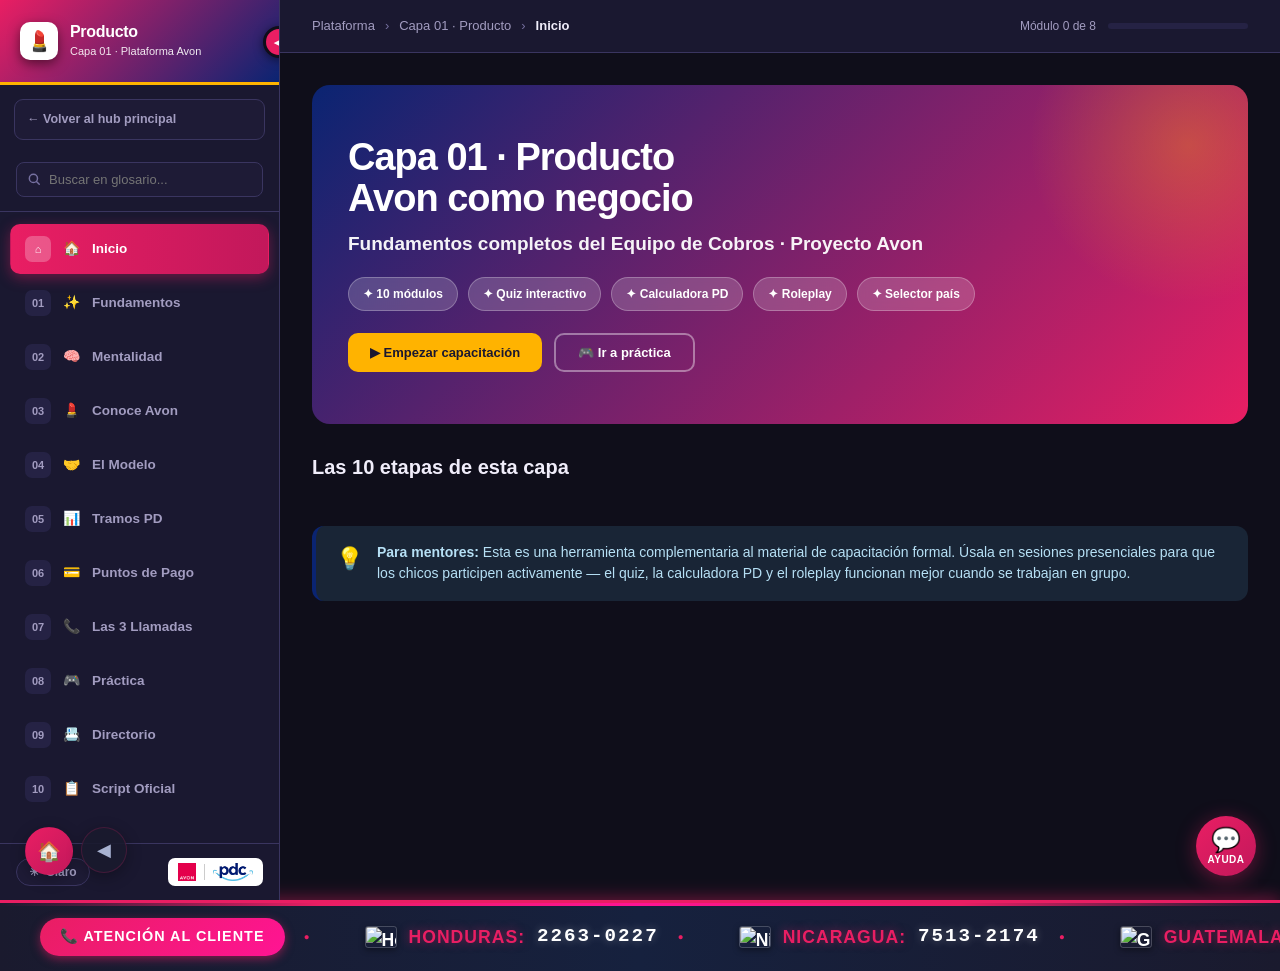
==== commit a348971e: "🔧 FIX filtros directorio PROBLEMA: Filtro país no funcionaba - Datos: 'GUATEMALA', 'El SALVADOR', 'P" ====
--- a/01-producto.html
+++ b/01-producto.html
@@ -3,6 +3,11 @@
 <html lang="es" data-theme="dark">
 <head>
 <meta charset="UTF-8">
+<link rel="icon" type="image/x-icon" href="favicon.ico">
+<link rel="icon" type="image/png" sizes="32x32" href="favicon-32.png">
+<link rel="icon" type="image/png" sizes="16x16" href="favicon-16.png">
+<link rel="apple-touch-icon" sizes="180x180" href="apple-touch-icon.png">
+
 <meta name="viewport" content="width=device-width, initial-scale=1.0">
 <title>Capa 01 · Producto — Plataforma Avon</title>
 <script src="https://cdnjs.cloudflare.com/ajax/libs/xlsx/0.18.5/xlsx.full.min.js"></script>
@@ -61,6 +66,22 @@
     syncDirectorio();
   }, 600000);
 })();
+
+  // Helper: convertir emoji flag a imagen real (Windows no soporta emoji flags)
+  window.getFlagImg = function(countryName, size) {
+    size = size || 24;
+    var codes = {
+      'guatemala': 'gt', 'el salvador': 'sv', 'honduras': 'hn',
+      'nicaragua': 'ni', 'panama': 'pa', 'panamá': 'pa',
+      'republica dominicana': 'do', 'rep. dominicana': 'do',
+      'rep dominicana': 'do', 'costa rica': 'cr'
+    };
+    var key = (countryName || '').toLowerCase().trim();
+    var code = codes[key] || '';
+    if (!code) return '<span style="font-size:' + size + 'px">🌎</span>';
+    return '<img src="https://flagcdn.com/w' + (size * 2) + '/' + code + '.png" alt="' + countryName + '" style="width:' + size + 'px;height:' + Math.round(size*0.7) + 'px;border-radius:2px;object-fit:cover;vertical-align:middle;box-shadow:0 1px 3px rgba(0,0,0,0.3)">';
+  };
+
 </script>
 <style>
 /* =====================================================
@@ -3096,32 +3117,32 @@
 
       <div class="grid grid-3" style="margin-bottom: 14px;">
         <div class="card" style="border-top: 4px solid var(--avon); text-align: center;">
-          <div style="font-size: 32px; margin-bottom: 6px;">🇬🇹</div>
+          <div style="margin-bottom: 6px;"><img src="https://flagcdn.com/w80/gt.png" alt="Guatemala" style="width:36px;height:25px;border-radius:3px;object-fit:cover;box-shadow:0 2px 5px rgba(0,0,0,0.3)"></div>
           <div style="font-weight: 800; color: var(--text);">Guatemala</div>
           <div style="font-size: 12px; color: var(--text-muted); margin-top: 4px;">Múltiples Centros de Venta en CC y plazas</div>
         </div>
         <div class="card" style="border-top: 4px solid var(--avon); text-align: center;">
-          <div style="font-size: 32px; margin-bottom: 6px;">🇸🇻</div>
+          <div style="margin-bottom: 6px;"><img src="https://flagcdn.com/w80/sv.png" alt="El Salvador" style="width:36px;height:25px;border-radius:3px;object-fit:cover;box-shadow:0 2px 5px rgba(0,0,0,0.3)"></div>
           <div style="font-weight: 800; color: var(--text);">El Salvador</div>
           <div style="font-size: 12px; color: var(--text-muted); margin-top: 4px;">Centros de Venta abiertos al público</div>
         </div>
         <div class="card" style="border-top: 4px solid var(--avon); text-align: center;">
-          <div style="font-size: 32px; margin-bottom: 6px;">🇭🇳</div>
+          <div style="margin-bottom: 6px;"><img src="https://flagcdn.com/w80/hn.png" alt="Honduras" style="width:36px;height:25px;border-radius:3px;object-fit:cover;box-shadow:0 2px 5px rgba(0,0,0,0.3)"></div>
           <div style="font-weight: 800; color: var(--text);">Honduras</div>
           <div style="font-size: 12px; color: var(--text-muted); margin-top: 4px;">Centros de Venta abiertos al público</div>
         </div>
         <div class="card" style="border-top: 4px solid var(--avon); text-align: center;">
-          <div style="font-size: 32px; margin-bottom: 6px;">🇳🇮</div>
+          <div style="margin-bottom: 6px;"><img src="https://flagcdn.com/w80/ni.png" alt="Nicaragua" style="width:36px;height:25px;border-radius:3px;object-fit:cover;box-shadow:0 2px 5px rgba(0,0,0,0.3)"></div>
           <div style="font-weight: 800; color: var(--text);">Nicaragua</div>
           <div style="font-size: 12px; color: var(--text-muted); margin-top: 4px;">Centros de Venta abiertos al público</div>
         </div>
         <div class="card" style="border-top: 4px solid var(--avon); text-align: center;">
-          <div style="font-size: 32px; margin-bottom: 6px;">🇵🇦</div>
+          <div style="margin-bottom: 6px;"><img src="https://flagcdn.com/w80/pa.png" alt="Panamá" style="width:36px;height:25px;border-radius:3px;object-fit:cover;box-shadow:0 2px 5px rgba(0,0,0,0.3)"></div>
           <div style="font-weight: 800; color: var(--text);">Panamá</div>
           <div style="font-size: 12px; color: var(--text-muted); margin-top: 4px;">Tienda en <strong>C.C. Albrook Mall</strong></div>
         </div>
         <div class="card" style="border-top: 4px solid var(--avon); text-align: center;">
-          <div style="font-size: 32px; margin-bottom: 6px;">🇩🇴</div>
+          <div style="margin-bottom: 6px;"><img src="https://flagcdn.com/w80/do.png" alt="Rep. Dominicana" style="width:36px;height:25px;border-radius:3px;object-fit:cover;box-shadow:0 2px 5px rgba(0,0,0,0.3)"></div>
           <div style="font-weight: 800; color: var(--text);">R. Dominicana</div>
           <div style="font-size: 12px; color: var(--text-muted); margin-top: 4px;">Centros de Venta abiertos al público</div>
         </div>
@@ -3681,15 +3702,15 @@
       <div class="grid grid-2" style="margin-top: 14px;">
         <div class="card" style="border-left: 4px solid var(--red);">
           <div class="card-title" style="color: var(--red);">🔴 BAC Credomatic</div>
-          <div class="card-text">🇳🇮 Solo Nicaragua</div>
+          <div class="card-text">Solo Nicaragua</div>
         </div>
         <div class="card" style="border-left: 4px solid var(--red);">
           <div class="card-title" style="color: var(--red);">🔴 Banco Nacional · Caja de Ahorros · Banco General</div>
-          <div class="card-text">🇵🇦 Solo Panamá</div>
+          <div class="card-text">Solo Panamá</div>
         </div>
         <div class="card" style="border-left: 4px solid var(--red); grid-column: 1 / -1;">
           <div class="card-title" style="color: var(--red);">🔴 Bco. Atlántida · Banco de Occidente</div>
-          <div class="card-text">🇭🇳 Solo Honduras</div>
+          <div class="card-text">Solo Honduras</div>
         </div>
       </div>
 
@@ -4260,12 +4281,12 @@
         </div>
         <select class="directorio-filter" id="dirFilterPais">
           <option value="">🌎 Todos los países</option>
-          <option value="Guatemala">🇬🇹 Guatemala</option>
-          <option value="El Salvador">🇸🇻 El Salvador</option>
-          <option value="Honduras">🇭🇳 Honduras</option>
-          <option value="Nicaragua">🇳🇮 Nicaragua</option>
-          <option value="Panamá">🇵🇦 Panamá</option>
-          <option value="Rep. Dominicana">🇩🇴 Rep. Dominicana</option>
+          <option value="GUATEMALA">Guatemala</option>
+          <option value="El SALVADOR">El Salvador</option>
+          <option value="HONDURAS">Honduras</option>
+          <option value="NICARAGUA">Nicaragua</option>
+          <option value="PANAMA">Panamá</option>
+          <option value="REPUBLICA DOMINICANA">Rep. Dominicana</option>
         </select>
         <select class="directorio-filter" id="dirFilterGestor">
           <option value="">👤 Todos los gestores</option>
@@ -5126,7 +5147,7 @@
   const tabsHtml = Object.keys(COUNTRIES).map((key, idx) => {
     const c = COUNTRIES[key];
     return `<div class="country-tab ${idx === 0 ? 'active' : ''}" data-country="${key}" onclick="selectCountry('${key}')">
-      <div class="flag">${c.flag}</div>
+      ${getFlagImg(c.pais, 22)}
       <div>${c.name}</div>
     </div>`;
   }).join('');
@@ -5154,7 +5175,7 @@
   }).join('');
   document.getElementById('countryDetail').innerHTML = `
     <div class="country-header">
-      <div class="country-flag-big">${c.flag}</div>
+      <div class="country-flag-big">${getFlagImg(c.pais, 40)}</div>
       <div class="country-name">
         <h3>${c.name}</h3>
         <div class="country-meta">
@@ -5445,36 +5466,41 @@
   const filterDiv = document.getElementById('dirFilterDivision').value;
   
   // Poblar filtros únicos solo la primera vez
+  // Repopulate gestor filter
   const gestorSelect = document.getElementById('dirFilterGestor');
-  if (gestorSelect.options.length <= 1) {
-    const gestores = [...new Set(CURRENT_DIRECTORIO.map(c => c.gestor).filter(g => g))].sort((a,b) => {
-      const na = parseInt(a.replace(/\D/g, '')) || 0;
-      const nb = parseInt(b.replace(/\D/g, '')) || 0;
-      return na - nb;
-    });
-    gestores.forEach(g => {
-      const opt = document.createElement('option');
-      opt.value = g;
-      opt.textContent = '👤 ' + g;
-      gestorSelect.appendChild(opt);
-    });
-  }
+  const prevGestor = gestorSelect.value;
+  gestorSelect.innerHTML = '<option value="">👤 Todos los gestores</option>';
+  const gestores = [...new Set(CURRENT_DIRECTORIO.map(c => c.gestor).filter(g => g))].sort((a,b) => {
+    const na = parseInt(a.replace(/\D/g, '')) || 0;
+    const nb = parseInt(b.replace(/\D/g, '')) || 0;
+    return na - nb;
+  });
+  gestores.forEach(g => {
+    const opt = document.createElement('option');
+    opt.value = g;
+    opt.textContent = '👤 ' + g;
+    gestorSelect.appendChild(opt);
+  });
+  if (prevGestor) gestorSelect.value = prevGestor;
+
+  // Repopulate division filter
   const divSelect = document.getElementById('dirFilterDivision');
-  if (divSelect.options.length <= 1) {
-    const divisiones = [...new Set(CURRENT_DIRECTORIO.map(c => c.division).filter(d => d))].sort();
-    divisiones.forEach(d => {
-      const opt = document.createElement('option');
-      opt.value = d;
-      opt.textContent = '🏢 ' + d;
-      divSelect.appendChild(opt);
-    });
-  }
+  const prevDiv = divSelect.value;
+  divSelect.innerHTML = '<option value="">🏢 Todas las divisiones</option>';
+  const divisiones = [...new Set(CURRENT_DIRECTORIO.map(c => c.division).filter(d => d))].sort();
+  divisiones.forEach(d => {
+    const opt = document.createElement('option');
+    opt.value = d;
+    opt.textContent = '🏢 ' + d;
+    divSelect.appendChild(opt);
+  });
+  if (prevDiv) divSelect.value = prevDiv;
   
   // Filtrar
   let filtered = CURRENT_DIRECTORIO.filter(c => {
-    if (filterPais && c.pais !== filterPais) return false;
-    if (filterGestor && c.gestor !== filterGestor) return false;
-    if (filterDiv && c.division !== filterDiv) return false;
+    if (filterPais && c.pais.toLowerCase() !== filterPais.toLowerCase()) return false;
+    if (filterGestor && c.gestor.toLowerCase() !== filterGestor.toLowerCase()) return false;
+    if (filterDiv && c.division.toLowerCase() !== filterDiv.toLowerCase()) return false;
     if (search) {
       const text = (c.nombre + ' ' + c.correo + ' ' + c.zona + ' ' + c.division + ' ' + c.gestor + ' ' + c.contacto).toLowerCase();
       if (!text.includes(search)) return false;
@@ -5510,7 +5536,7 @@
     return `
       <div class="contact-card">
         <div class="contact-header">
-          <span class="contact-flag">${c.flag}</span>
+          ${getFlagImg(c.pais, 20)}
           <div class="contact-name">${c.nombre}</div>
         </div>
         <div class="contact-tags">${tags.join('')}</div>
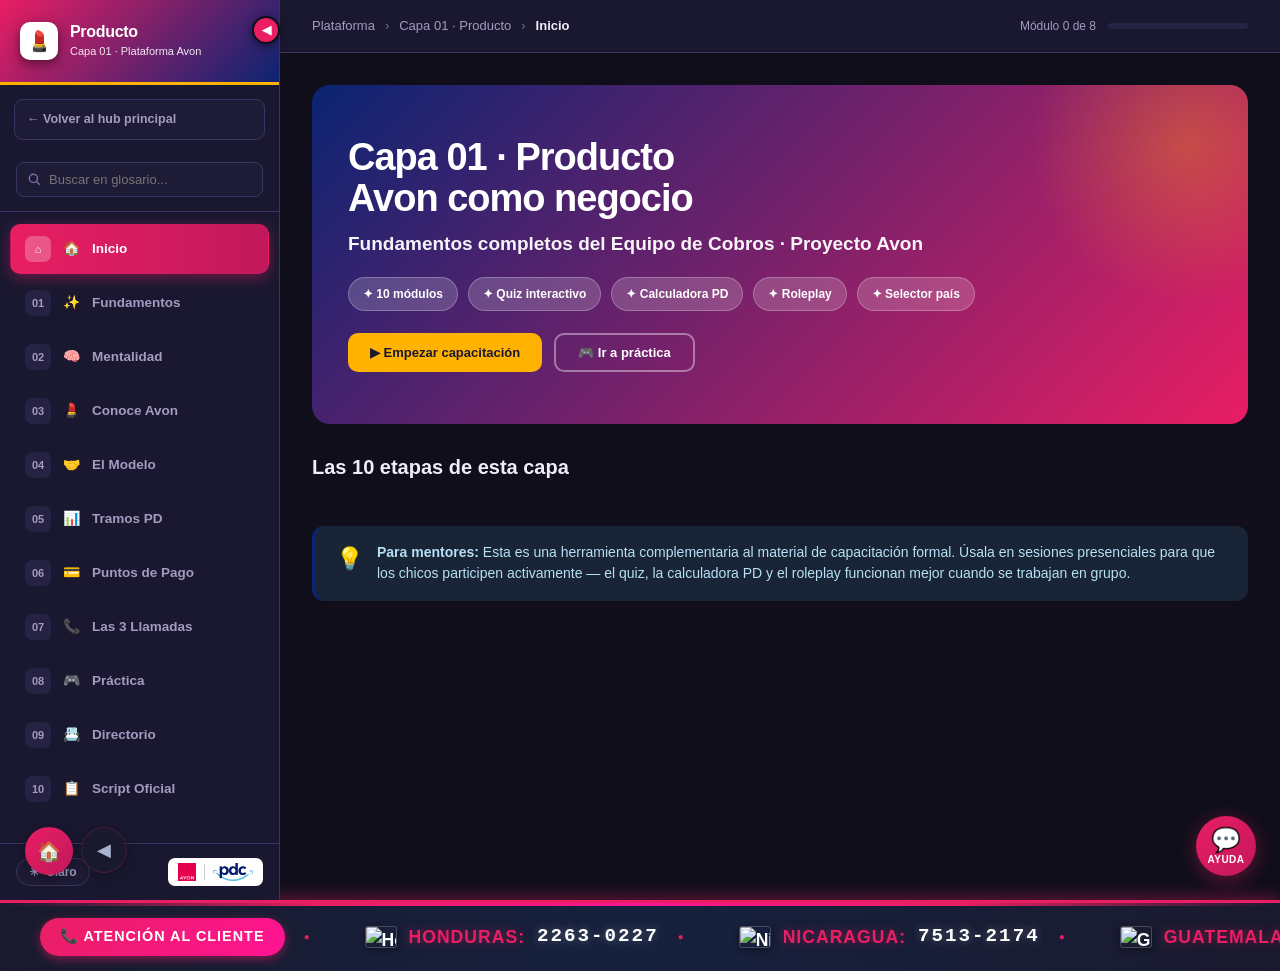
==== commit 403a2bb1: "🔧 FIX toggle del sidebar PROBLEMA: Botón ◀ del menú dejó de funcionar CAUSA: sidebar-collapse-btn es" ====
--- a/01-producto.html
+++ b/01-producto.html
@@ -1601,28 +1601,32 @@
    SIDEBAR COLAPSABLE (Fullscreen mode)
    ===================================================== */
 .sidebar-collapse-btn {
-  position: absolute;
-  top: 26px;
-  right: -16px;
-  width: 32px;
-  height: 32px;
+  position: fixed;
+  top: 16px;
+  left: 252px;
+  width: 28px;
+  height: 28px;
   background: var(--avon);
   color: white;
-  border: 3px solid var(--bg);
+  border: 2px solid var(--bg);
   border-radius: 50%;
   display: flex;
   align-items: center;
   justify-content: center;
   cursor: pointer;
-  font-size: 14px;
+  font-size: 12px;
   font-weight: 900;
-  z-index: 200;
+  z-index: 9999;
   transition: all 0.3s ease;
   box-shadow: 0 2px 10px var(--shadow);
 }
 .sidebar-collapse-btn:hover {
   transform: scale(1.1);
   background: var(--avon-deep);
+}
+.app.fullscreen .sidebar-collapse-btn {
+  left: 0px;
+  border-radius: 0 50% 50% 0;
 }
 /* Botón flotante separado (visible solo cuando sidebar está colapsado) */
 .sidebar-expand-btn {
@@ -5051,29 +5055,32 @@
 const appEl = document.querySelector('.app');
 
 function setSidebarCollapsed(collapsed) {
+  if (!appEl) return;
   if (collapsed) {
     appEl.classList.add('fullscreen');
     if (sidebarToggle) {
-      sidebarToggle.innerHTML = '▶';
-      sidebarToggle.title = 'Mostrar menú lateral';
+      sidebarToggle.textContent = '▶';
+      sidebarToggle.title = 'Mostrar menú';
     }
   } else {
     appEl.classList.remove('fullscreen');
     if (sidebarToggle) {
-      sidebarToggle.innerHTML = '◀';
-      sidebarToggle.title = 'Ocultar menú (pantalla completa)';
+      sidebarToggle.textContent = '◀';
+      sidebarToggle.title = 'Ocultar menú';
     }
   }
 }
 
 if (sidebarToggle) {
-  sidebarToggle.addEventListener('click', () => {
+  sidebarToggle.addEventListener('click', function(e) {
+    e.stopPropagation();
     const isCollapsed = appEl.classList.contains('fullscreen');
     setSidebarCollapsed(!isCollapsed);
   });
 }
 if (sidebarExpand) {
-  sidebarExpand.addEventListener('click', () => {
+  sidebarExpand.addEventListener('click', function(e) {
+    e.stopPropagation();
     setSidebarCollapsed(false);
   });
 }
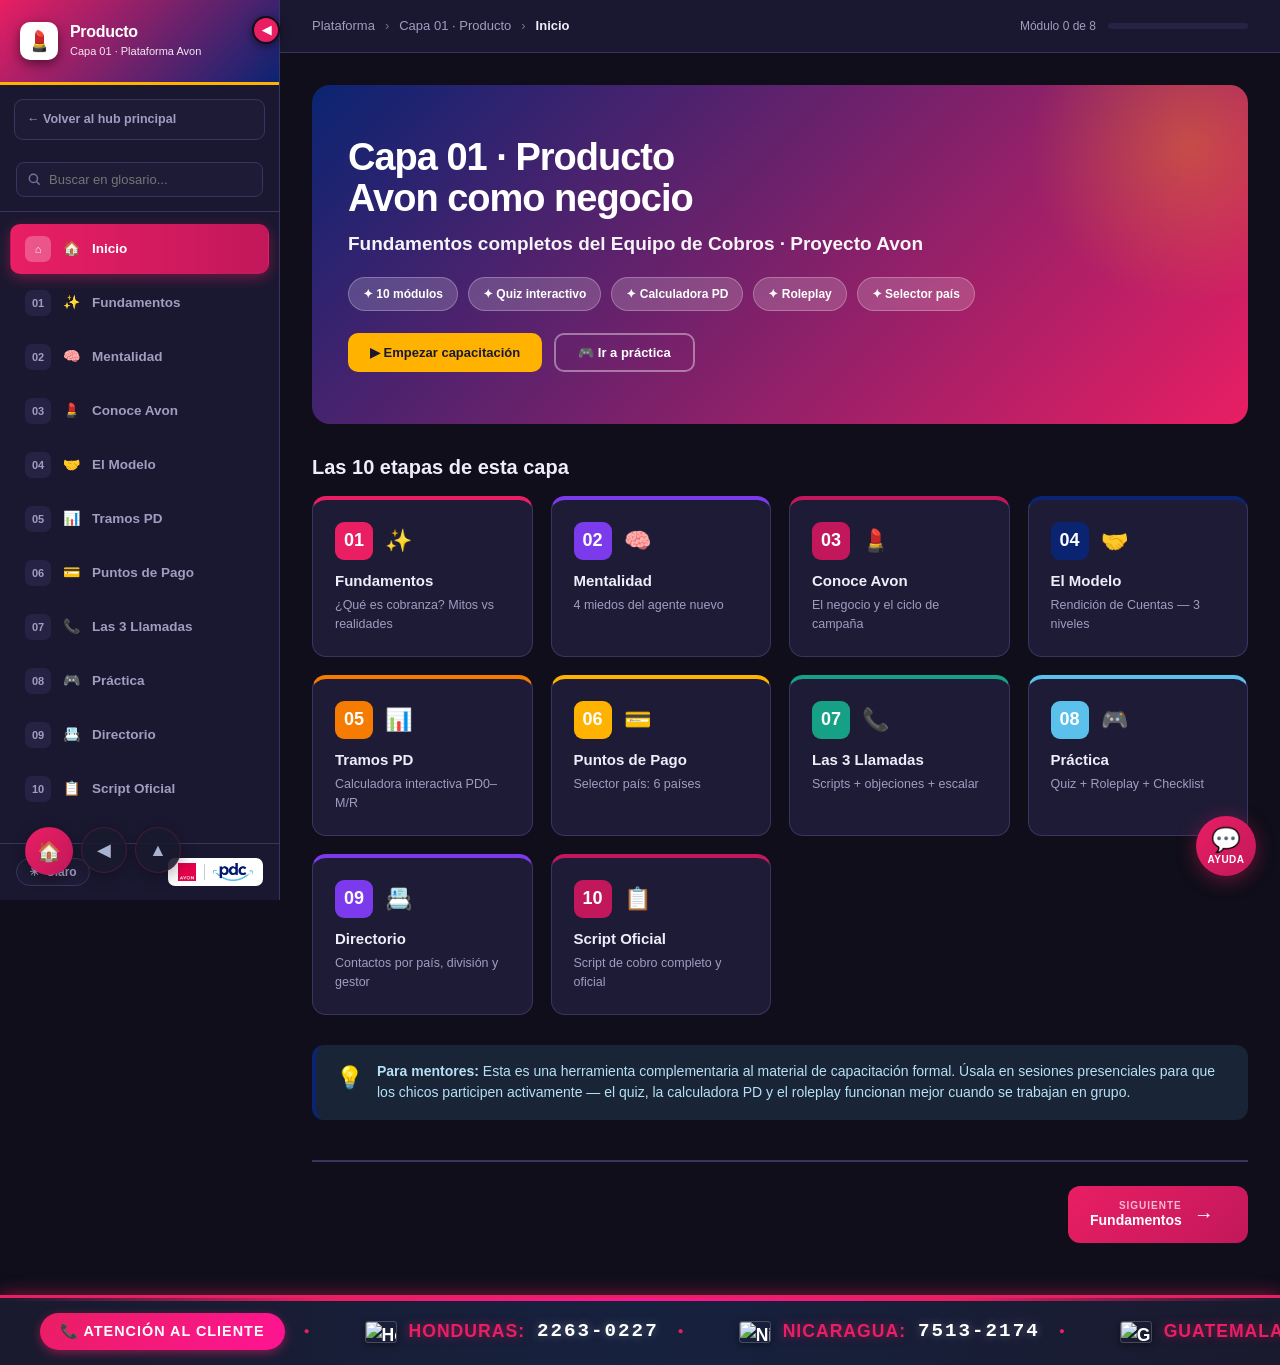
==== commit c4dc3dfc: "🐛 FIX CRÍTICO: Variable 'gestores' duplicada rompía TODO el JS ERROR: SyntaxError: Identifier 'gesto" ====
--- a/01-producto.html
+++ b/01-producto.html
@@ -5517,11 +5517,11 @@
   
   // Stats
   const paises = [...new Set(filtered.map(c => c.pais))].length;
-  const gestores = [...new Set(filtered.map(c => c.gestor).filter(g => g))].length;
+  const numGestores = [...new Set(filtered.map(c => c.gestor).filter(g => g))].length;
   statsEl.innerHTML = `
     <div class="dir-stat"><div class="dir-stat-num">${filtered.length}</div><div class="dir-stat-label">Contactos</div></div>
     <div class="dir-stat"><div class="dir-stat-num">${paises}</div><div class="dir-stat-label">Países</div></div>
-    <div class="dir-stat"><div class="dir-stat-num">${gestores}</div><div class="dir-stat-label">Gestores</div></div>
+    <div class="dir-stat"><div class="dir-stat-num">${numGestores}</div><div class="dir-stat-label">Gestores</div></div>
   `;
   
   // Render cards
